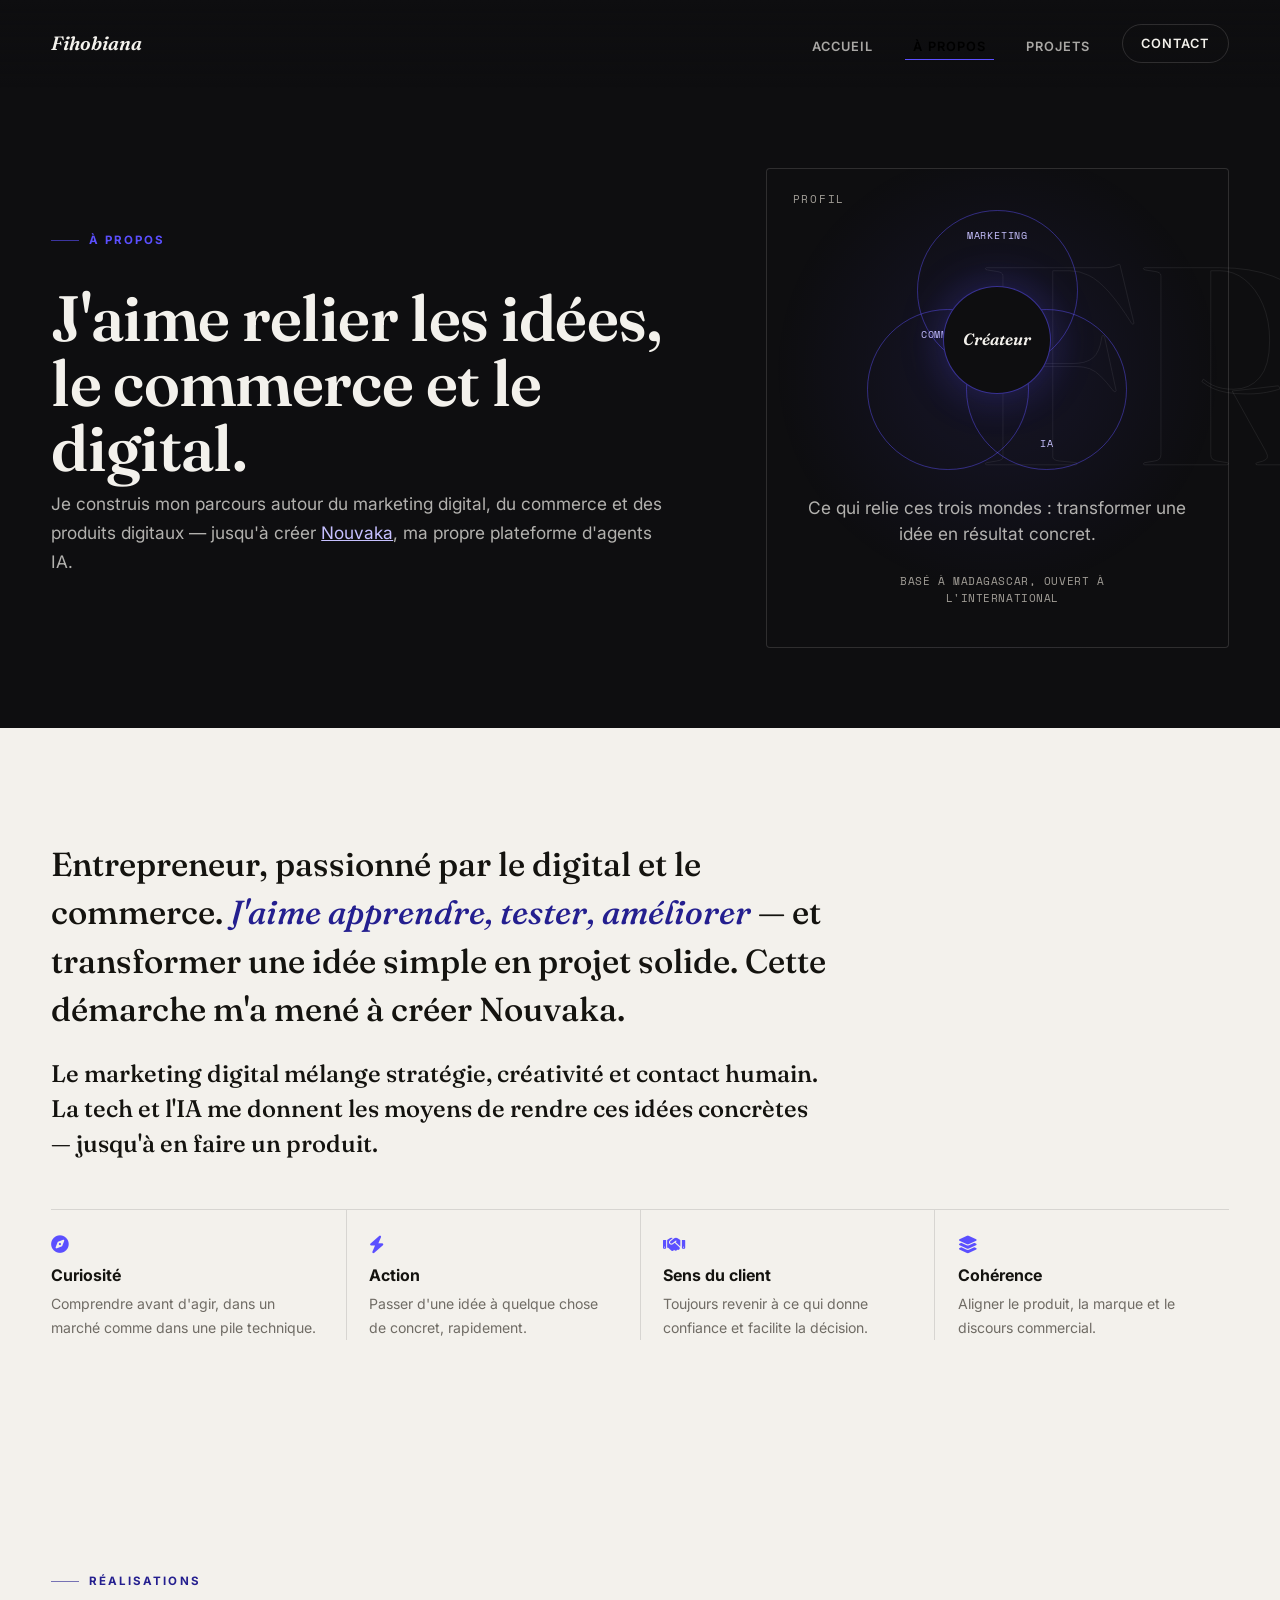
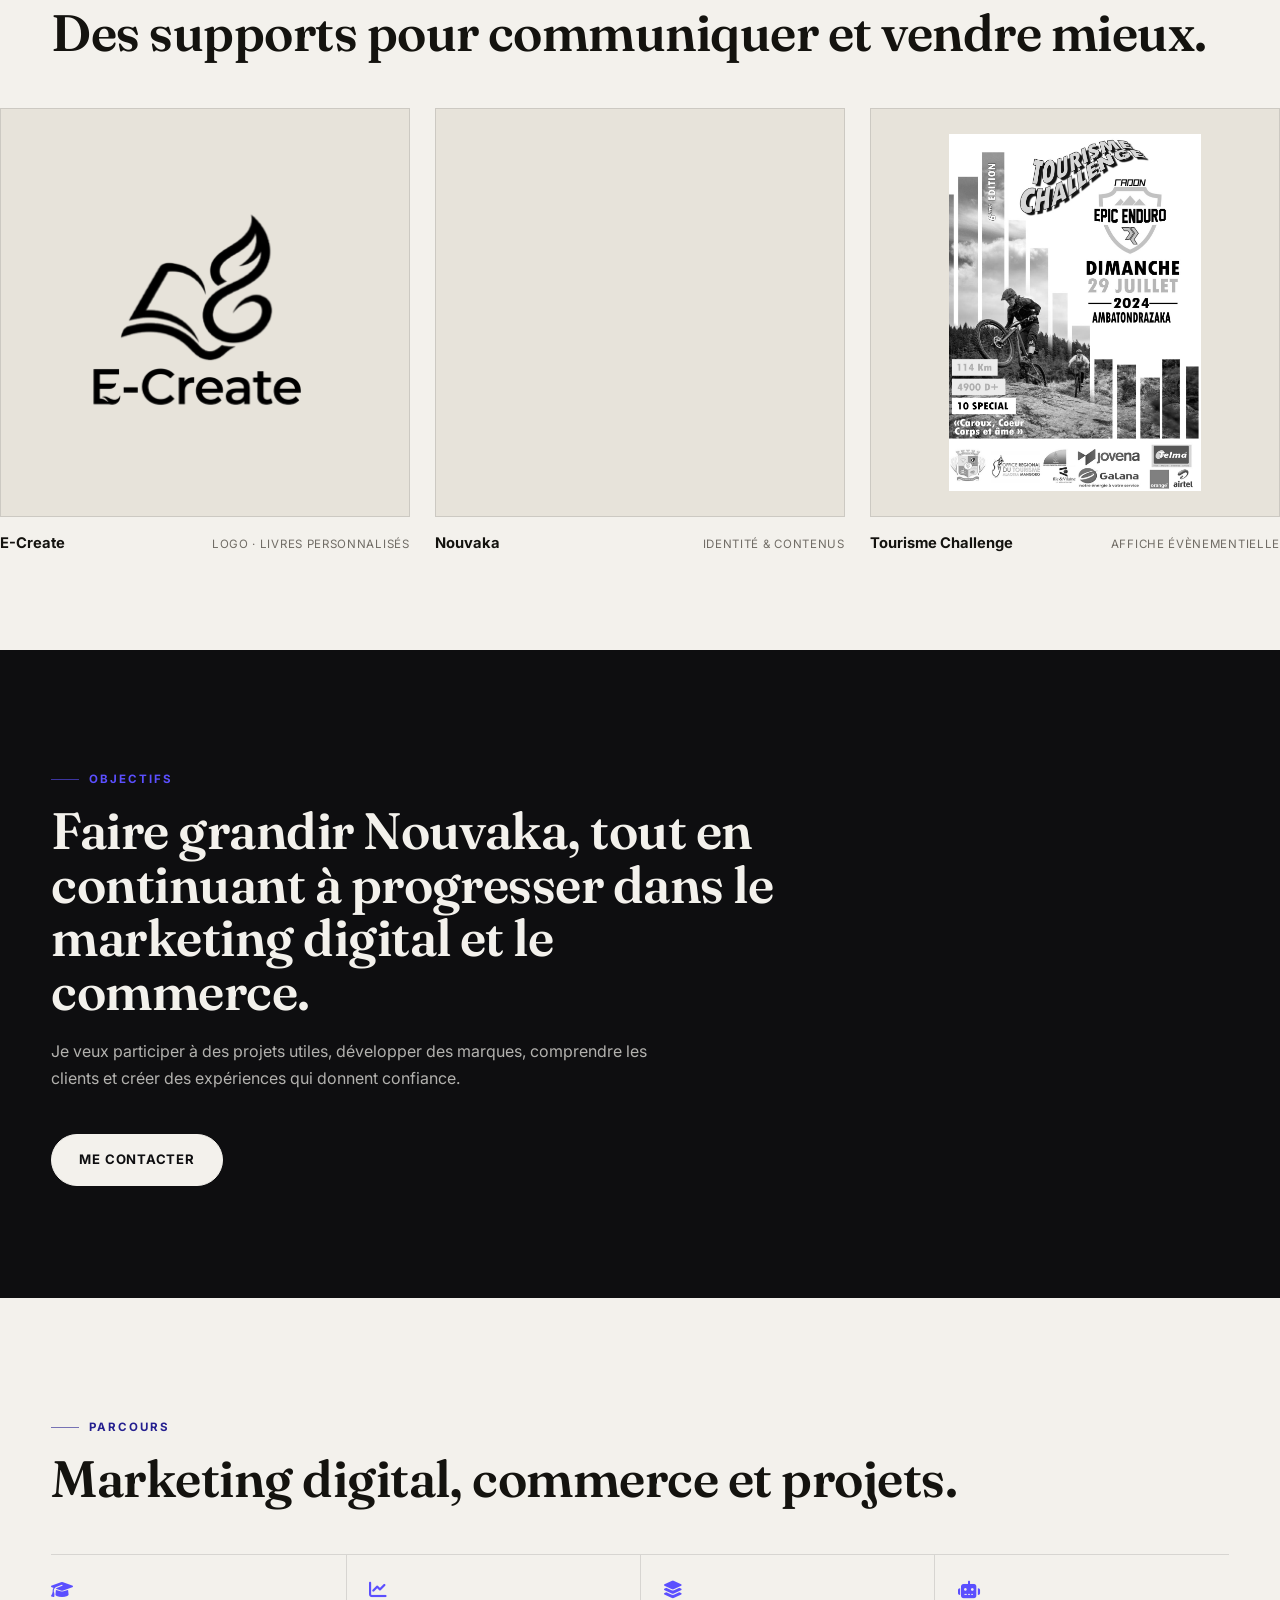
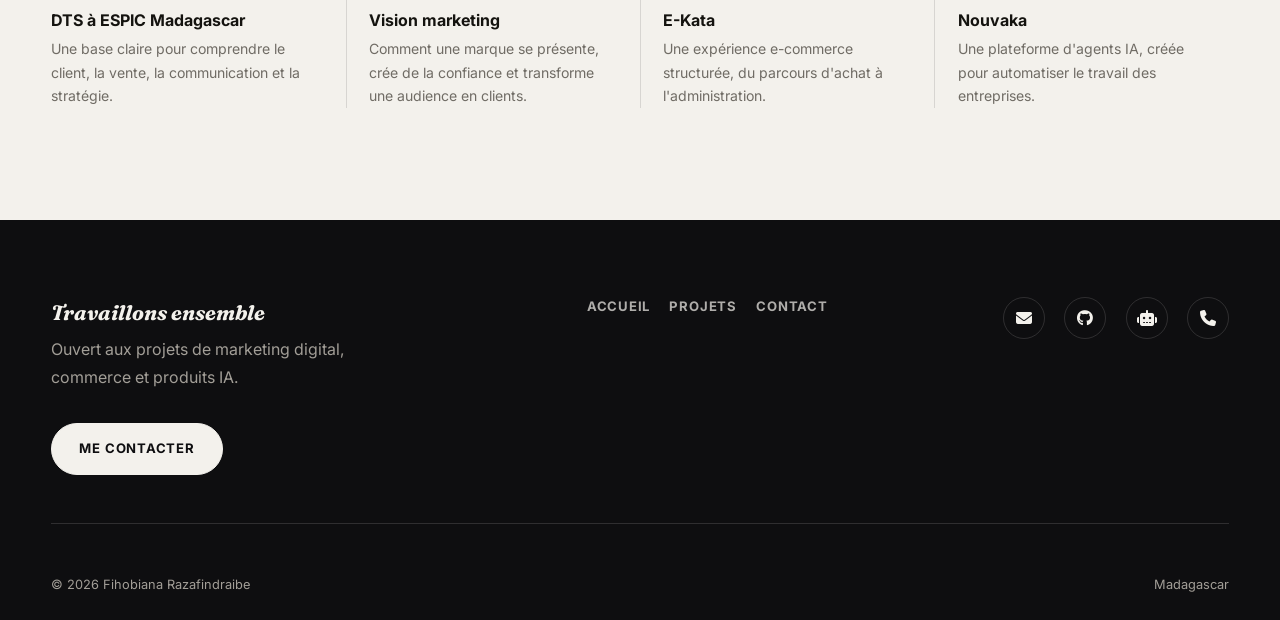
==== about.html @ 62a6e331 "Rend l'emblème plus lisible, retire E-Kata des Realisations, corrige l'ordre des sections - Remplace" ====
<!doctype html>
<html lang="fr">
<head>
  <meta charset="utf-8">
  <meta name="viewport" content="width=device-width, initial-scale=1">
  <meta name="description" content="À propos de Fihobiana RAZAFINDRAIBE : marketing digital, commerce, entrepreneuriat et produits digitaux — créateur de Nouvaka.">
  <title>À propos | Fihobiana</title>
  <link rel="preconnect" href="https://fonts.googleapis.com">
  <link rel="preconnect" href="https://fonts.gstatic.com" crossorigin>
  <link href="https://fonts.googleapis.com/css2?family=Fraunces:ital,opsz,wght@0,9..144,300;0,9..144,400;0,9..144,500;0,9..144,600;0,9..144,700;1,9..144,400;1,9..144,500;1,9..144,600&family=Inter:wght@400;500;600;700;800&family=Space+Mono:wght@400;700&display=swap" rel="stylesheet">
  <link href="https://cdn.jsdelivr.net/npm/bootstrap@5.3.3/dist/css/bootstrap.min.css" rel="stylesheet">
  <link href="https://cdnjs.cloudflare.com/ajax/libs/font-awesome/6.5.2/css/all.min.css" rel="stylesheet">
  <link rel="icon" href="assets/images/icons/fr-icon.svg" type="image/svg+xml">
  <link href="assets/css/style.css" rel="stylesheet">
</head>
<body>
  <nav class="navbar navbar-expand-lg fixed-top premium-nav" aria-label="Navigation principale">
    <div class="container-wide d-flex align-items-center justify-content-between">
      <a class="navbar-brand" href="index.html">Fihobiana</a>
      <button class="navbar-toggler" type="button" data-bs-toggle="collapse" data-bs-target="#mainNav" aria-label="Ouvrir le menu"><span class="navbar-toggler-icon"></span></button>
      <div class="collapse navbar-collapse flex-grow-0" id="mainNav">
        <ul class="navbar-nav ms-auto align-items-lg-center gap-lg-4">
          <li class="nav-item"><a class="nav-link" href="index.html">Accueil</a></li>
          <li class="nav-item"><a class="nav-link active" href="about.html">À propos</a></li>
          <li class="nav-item"><a class="nav-link" href="projects.html">Projets</a></li>
          <li class="nav-item"><a class="nav-link nav-cta" href="contact.html">Contact</a></li>
        </ul>
      </div>
    </div>
  </nav>

  <main class="page-main">
    <section class="page-hero">
      <div class="page-hero-figure" aria-hidden="true">FR</div>
      <div class="container-wide">
        <div class="row align-items-center g-5">
          <div class="col-lg-7 reveal">
            <span class="label">À propos</span>
            <h1 style="margin-top:1rem">J'aime relier les idées, le commerce et le digital.</h1>
            <p>Je construis mon parcours autour du marketing digital, du commerce et des produits digitaux — jusqu'à créer <a href="projects.html#nouvaka" style="color:var(--accent-soft);text-decoration:underline">Nouvaka</a>, ma propre plateforme d'agents IA.</p>
          </div>
          <div class="col-lg-5 reveal reveal-delay">
            <div class="about-emblem">
              <span class="emblem-tag">Profil</span>
              <div class="emblem-venn" aria-hidden="true">
                <div class="venn-circle venn-1"><span>Marketing</span></div>
                <div class="venn-circle venn-2"><span>Commerce</span></div>
                <div class="venn-circle venn-3"><span>IA</span></div>
                <span class="emblem-hub"><span>Créateur</span></span>
              </div>
              <p class="emblem-caption">Ce qui relie ces trois mondes&nbsp;: transformer une idée en résultat concret.</p>
              <div class="emblem-foot"><span class="status-dot"></span>Basé à Madagascar, ouvert à l'international</div>
            </div>
          </div>
        </div>
      </div>
    </section>

    <section class="about-block">
      <div class="container-wide">
        <p class="about-lede reveal">Entrepreneur, passionné par le digital et le commerce. <em>J'aime apprendre, tester, améliorer</em> — et transformer une idée simple en projet solide. Cette démarche m'a mené à créer Nouvaka.</p>
        <p class="about-lede reveal reveal-delay" style="margin-top:1.5rem;font-size:clamp(1.2rem,2vw,1.5rem)">Le marketing digital mélange stratégie, créativité et contact humain. La tech et l'IA me donnent les moyens de rendre ces idées concrètes — jusqu'à en faire un produit.</p>
        <div class="value-row reveal">
          <div><i class="fa-solid fa-compass"></i><h3>Curiosité</h3><p>Comprendre avant d'agir, dans un marché comme dans une pile technique.</p></div>
          <div><i class="fa-solid fa-bolt"></i><h3>Action</h3><p>Passer d'une idée à quelque chose de concret, rapidement.</p></div>
          <div><i class="fa-solid fa-handshake"></i><h3>Sens du client</h3><p>Toujours revenir à ce qui donne confiance et facilite la décision.</p></div>
          <div><i class="fa-solid fa-layer-group"></i><h3>Cohérence</h3><p>Aligner le produit, la marque et le discours commercial.</p></div>
        </div>
      </div>
    </section>

    <section class="about-block" style="padding-bottom:0">
      <div class="container-wide">
        <span class="label on-light reveal">Réalisations</span>
        <h2 class="reveal" style="margin-top:1rem">Des supports pour communiquer et vendre mieux.</h2>
      </div>
      <div class="gallery-strip gallery-strip-3 reveal" style="margin-top:3rem;padding-bottom:6rem">
        <figure><div class="strip-media"><img src="assets/images/photos/photo-1.png" alt="Logo E-Create, créateur de livres personnalisés"></div><figcaption><strong>E-Create</strong><span>Logo · Livres personnalisés</span></figcaption></figure>
        <figure>
          <div class="strip-media cycle" style="--n:6">
            <img src="assets/images/photos/nouvaka-logo.png" alt="Logo Nouvaka" class="cover" style="--i:0">
            <img src="assets/images/photos/nouvaka-visual-1.jpg" alt="Visuel Nouvaka — automatisation" class="cover" style="--i:1">
            <img src="assets/images/photos/nouvaka-visual-2.jpg" alt="Visuel Nouvaka — travailler plus intelligemment" class="cover" style="--i:2">
            <img src="assets/images/photos/nouvaka-visual-3.jpg" alt="Visuel Nouvaka — l'IA c'est maintenant" class="cover" style="--i:3">
            <img src="assets/images/photos/nouvaka-visual-4.jpg" alt="Visuel Nouvaka — différentes directions" class="cover" style="--i:4">
            <img src="assets/images/photos/nouvaka-visual-5.jpg" alt="Visuel Nouvaka — l'IA au service de tous" class="cover" style="--i:5">
          </div>
          <figcaption><strong>Nouvaka</strong><span>Identité & contenus</span></figcaption>
        </figure>
        <figure><div class="strip-media"><img src="assets/images/photos/photo-4.jpg" alt="Affiche Tourisme Challenge"></div><figcaption><strong>Tourisme Challenge</strong><span>Affiche évènementielle</span></figcaption></figure>
      </div>
    </section>

    <section class="about-block on-dark">
      <div class="container-wide">
        <span class="label reveal">Objectifs</span>
        <h2 class="reveal" style="margin-top:1rem;max-width:760px">Faire grandir Nouvaka, tout en continuant à progresser dans le marketing digital et le commerce.</h2>
        <p class="reveal reveal-delay" style="max-width:640px;margin-top:1.2rem">Je veux participer à des projets utiles, développer des marques, comprendre les clients et créer des expériences qui donnent confiance.</p>
        <a class="btn-v2 magnetic reveal" href="contact.html" style="margin-top:1.6rem">Me contacter</a>
      </div>
    </section>

    <section class="about-block">
      <div class="container-wide">
        <span class="label on-light reveal">Parcours</span>
        <h2 class="reveal" style="margin-top:1rem">Marketing digital, commerce et projets.</h2>
        <div class="value-row reveal" style="margin-top:3rem">
          <div><i class="fa-solid fa-graduation-cap"></i><h3>DTS à ESPIC Madagascar</h3><p>Une base claire pour comprendre le client, la vente, la communication et la stratégie.</p></div>
          <div><i class="fa-solid fa-chart-line"></i><h3>Vision marketing</h3><p>Comment une marque se présente, crée de la confiance et transforme une audience en clients.</p></div>
          <div><i class="fa-solid fa-layer-group"></i><h3>E-Kata</h3><p>Une expérience e-commerce structurée, du parcours d'achat à l'administration.</p></div>
          <div><i class="fa-solid fa-robot"></i><h3>Nouvaka</h3><p>Une plateforme d'agents IA, créée pour automatiser le travail des entreprises.</p></div>
        </div>
      </div>
    </section>
  </main>

  <footer class="footer">
    <div class="container-wide">
      <div class="footer-top">
        <div><strong style="font-family:var(--display);font-style:italic;font-size:1.3rem">Travaillons ensemble</strong><p style="margin-top:.5rem;max-width:360px">Ouvert aux projets de marketing digital, commerce et produits IA.</p><a class="btn-v2 magnetic" href="contact.html" style="margin-top:1rem">Me contacter</a></div>
        <div class="footer-links"><a href="index.html">Accueil</a><a href="projects.html">Projets</a><a href="contact.html">Contact</a></div>
        <div class="socials">
          <a href="mailto:razafindraibe.fihobiana877@gmail.com" aria-label="Email"><i class="fa-solid fa-envelope"></i></a>
          <a href="https://github.com/Fihobiana87" target="_blank" rel="noopener" aria-label="GitHub"><i class="fa-brands fa-github"></i></a>
          <a href="https://nouvaka.great-site.net" target="_blank" rel="noopener" aria-label="Nouvaka"><i class="fa-solid fa-robot"></i></a>
          <a href="tel:+261385806747" aria-label="Telephone"><i class="fa-solid fa-phone"></i></a>
        </div>
      </div>
      <div class="copyright"><span>© 2026 Fihobiana Razafindraibe</span><span>Madagascar</span></div>
    </div>
  </footer>

  <script src="https://cdn.jsdelivr.net/npm/bootstrap@5.3.3/dist/js/bootstrap.bundle.min.js"></script>
  <script src="assets/js/main.js"></script>
</body>
</html>
---- assets/css/style.css ----
:root {
  --ink: #0e0e10;
  --night: #17171a;
  --graphite: #8c8b87;
  --paper: #f3f1ec;
  --paper-dim: #e7e3da;
  --line-dark: rgba(243, 241, 236, .14);
  --line-light: rgba(14, 14, 16, .12);
  --text: #f3f1ec;
  --text-onlight: #14130f;
  --muted: #a29e97;
  --muted-onlight: #706c65;
  --accent: #5b4fff;
  --accent-2: #241f8f;
  --accent-soft: #c6c0ff;
  --radius: 2px;
  --shadow: 0 40px 90px rgba(0, 0, 0, .45);
  --display: "Fraunces", Georgia, "Times New Roman", serif;
  --sans: Inter, ui-sans-serif, system-ui, -apple-system, BlinkMacSystemFont, "Segoe UI", Arial, sans-serif;
  --mono: "Space Mono", "SFMono-Regular", Consolas, monospace;
  --ease: cubic-bezier(.16, .84, .26, 1);
}

* { box-sizing: border-box; }
html { scroll-behavior: smooth; }
body {
  margin: 0;
  color: var(--text-onlight);
  font-family: var(--sans);
  background: var(--paper);
  overflow-x: hidden;
}
::selection { background: var(--accent); color: #fff; }

img { max-width: 100%; display: block; }
a { color: inherit; text-decoration: none; }
p { color: var(--muted-onlight); line-height: 1.7; }
h1, h2, h3 { color: var(--text-onlight); font-weight: 600; letter-spacing: -.01em; font-family: var(--display); }
h1 { font-size: clamp(2.6rem, 5vw, 4.6rem); line-height: 1.02; }
h2 { font-size: clamp(2rem, 4vw, 3.6rem); line-height: 1.05; }
h3 { font-size: 1.15rem; font-family: var(--sans); font-weight: 700; letter-spacing: 0; }

.label {
  display: inline-flex;
  align-items: center;
  gap: .6rem;
  font-family: var(--sans);
  font-size: .72rem;
  font-weight: 700;
  text-transform: uppercase;
  letter-spacing: .18em;
  color: var(--accent);
}
.label::before { content: ""; width: 28px; height: 1px; background: currentColor; opacity: .6; }
.label.on-light { color: var(--accent-2); }
.section-eyebrow { color: var(--graphite); }

.container-wide { width: min(1360px, 92vw); margin-inline: auto; }

/* ---------- Navigation ---------- */
.premium-nav {
  padding: 1.5rem 0;
  background: linear-gradient(180deg, rgba(14,14,16,.5), transparent);
  border-bottom: 1px solid transparent;
  transition: background .4s ease, border-color .4s ease, padding .3s ease;
}
.premium-nav.nav-scrolled {
  padding: .9rem 0;
  background: rgba(14, 14, 16, .86);
  backdrop-filter: blur(16px);
  border-bottom: 1px solid var(--line-dark);
}
.navbar-brand { font-family: var(--display); font-style: italic; font-weight: 600; font-size: 1.2rem; color: var(--text); }
.nav-link { font-family: var(--sans); font-size: .8rem; font-weight: 600; text-transform: uppercase; letter-spacing: .08em; color: var(--text); opacity: .68; position: relative; padding-bottom: 2px; }
.nav-link::after { content: ""; position: absolute; left: 0; right: 100%; bottom: -2px; height: 1px; background: var(--accent); transition: right .3s var(--ease); }
.nav-link:hover, .nav-link.active { color: var(--text); opacity: 1; }
.nav-link.active::after, .nav-link:hover::after { right: 0; }
.nav-cta {
  opacity: 1 !important;
  padding: .55rem 1.15rem !important;
  border: 1px solid var(--line-dark);
  border-radius: 999px;
  transition: border-color .3s ease, background .3s ease, color .3s ease;
}
.nav-cta::after { display: none; }
.nav-cta:hover, .nav-cta.active { background: var(--accent); border-color: var(--accent); color: #fff; }
.navbar-toggler { border: 0; box-shadow: none !important; }
.navbar-toggler-icon { filter: invert(1); }

/* ---------- Buttons ---------- */
.btn-v2 {
  display: inline-flex;
  align-items: center;
  gap: .6rem;
  padding: .95rem 1.7rem;
  border: 1px solid var(--text);
  border-radius: 999px;
  font-family: var(--sans);
  font-size: .82rem;
  font-weight: 700;
  text-transform: uppercase;
  letter-spacing: .06em;
  color: var(--ink);
  background: var(--text);
  transition: background .3s ease, color .3s ease, border-color .3s ease;
}
.btn-v2:hover { background: var(--accent); border-color: var(--accent); color: #fff; }
.btn-v2.ghost { background: transparent; color: var(--text); border-color: var(--line-dark); }
.btn-v2.ghost:hover { border-color: var(--accent); color: var(--accent); background: transparent; }
.btn-v2.on-light { color: var(--paper); background: var(--ink); border-color: var(--ink); }
.btn-v2.on-light.ghost { color: var(--text-onlight); background: transparent; border-color: var(--line-light); }
.btn-v2.on-light.ghost:hover { color: var(--accent); border-color: var(--accent); }

/* ==================== HERO ==================== */
.hero-v2 {
  position: relative;
  isolation: isolate;
  overflow: hidden;
  min-height: 100vh;
  display: flex;
  flex-direction: column;
  background: var(--ink);
  color: var(--text);
}
.hero-v2-name {
  position: absolute;
  inset: 0;
  display: flex;
  align-items: center;
  justify-content: center;
  z-index: 0;
  pointer-events: none;
  user-select: none;
}
.hero-v2-name span {
  font-family: var(--display);
  font-weight: 700;
  font-size: clamp(5.5rem, 15.5vw, 13.5rem);
  line-height: .84;
  letter-spacing: -.03em;
  color: transparent;
  -webkit-text-stroke: 1px rgba(243, 241, 236, .16);
  white-space: nowrap;
}
.hero-v2-portrait-wrap {
  position: absolute;
  right: 6%;
  bottom: 0;
  height: min(78vh, 680px);
  z-index: 1;
  pointer-events: none;
}
.hero-v2-portrait {
  height: 100%;
  width: auto;
  object-fit: cover;
  image-rendering: -webkit-optimize-contrast;
  filter: grayscale(1) contrast(1.02) brightness(1.01);
  mask-image: linear-gradient(to bottom, #000 82%, transparent 100%);
  -webkit-mask-image: linear-gradient(to bottom, #000 82%, transparent 100%);
}
.hero-v2-portrait-tint {
  position: absolute;
  inset: 0;
  background: linear-gradient(200deg, rgba(91,79,255,.16), transparent 55%);
  mix-blend-mode: color;
}
.hero-v2-grid {
  position: relative;
  z-index: 2;
  flex: 1;
  display: flex;
  flex-direction: column;
  justify-content: space-between;
  padding: 7.5rem 0 3rem;
}
.hero-v2-top { max-width: 480px; }
.hero-v2-bottom { display: flex; flex-direction: column; gap: 1.4rem; max-width: 560px; }
.hero-v2-intro { font-size: 1.1rem; color: rgba(243,241,236,.78); margin: 0; max-width: 480px; }
.hero-v2-meta { display: flex; flex-wrap: wrap; gap: 1.2rem; font-family: var(--mono); font-size: .74rem; text-transform: uppercase; letter-spacing: .08em; color: var(--muted); }
.hero-v2-meta span { display: flex; align-items: center; gap: .5rem; }
.hero-v2-meta span::before { content: ""; width: 5px; height: 5px; border-radius: 50%; background: var(--accent); }
.hero-v2-actions { display: flex; flex-wrap: wrap; gap: 1rem; margin-top: .4rem; }
.hero-v2-masthead {
  position: absolute;
  top: 50%;
  right: 1.6rem;
  transform: translateY(-50%) rotate(90deg);
  transform-origin: right center;
  font-family: var(--mono);
  font-size: .66rem;
  letter-spacing: .28em;
  text-transform: uppercase;
  color: rgba(243,241,236,.4);
  white-space: nowrap;
  z-index: 2;
}
.hero-v2-scroll {
  position: absolute;
  left: 50%;
  bottom: 2rem;
  transform: translateX(-50%);
  z-index: 2;
  display: flex;
  flex-direction: column;
  align-items: center;
  gap: .5rem;
  font-family: var(--mono);
  font-size: .64rem;
  text-transform: uppercase;
  letter-spacing: .16em;
  color: rgba(243,241,236,.45);
}
.hero-v2-scroll span { width: 1px; height: 34px; background: linear-gradient(rgba(243,241,236,.5), transparent); animation: scrollLine 2.2s ease-in-out infinite; }
@keyframes scrollLine { 0% { transform: scaleY(0); transform-origin: top; } 45% { transform: scaleY(1); transform-origin: top; } 55% { transform: scaleY(1); transform-origin: bottom; } 100% { transform: scaleY(0); transform-origin: bottom; } }

/* ==================== STATEMENT ==================== */
.statement {
  background: var(--paper);
  padding: clamp(6rem, 12vw, 9rem) 0;
}
.statement-text {
  font-family: var(--display);
  font-weight: 500;
  font-size: clamp(1.6rem, 3.4vw, 2.7rem);
  line-height: 1.35;
  color: var(--text-onlight);
  max-width: 920px;
}
.statement-text strong { font-style: italic; font-weight: 500; color: var(--accent-2); }
.statement-facts {
  display: flex;
  flex-wrap: wrap;
  gap: 0;
  margin-top: 4rem;
  border-top: 1px solid var(--line-light);
}
.statement-facts > div {
  flex: 1 1 200px;
  padding: 1.6rem 1.8rem 0 0;
}
.statement-facts strong {
  display: block;
  font-family: var(--display);
  font-style: italic;
  font-weight: 500;
  font-size: 2.2rem;
  color: var(--text-onlight);
}
.statement-facts span { font-size: .84rem; color: var(--muted-onlight); }

/* ==================== SELECTED WORK ==================== */
.work { background: var(--ink); color: var(--text); padding: clamp(6rem, 10vw, 9rem) 0; }
.work-head { display: flex; flex-wrap: wrap; justify-content: space-between; align-items: flex-end; gap: 2rem; margin-bottom: clamp(3rem, 7vw, 5rem); }
.work-head h2 { color: var(--text); max-width: 640px; }
.work-list { display: flex; flex-direction: column; }
.work-item {
  position: relative;
  display: grid;
  grid-template-columns: 0.9fr 1.1fr;
  gap: clamp(2rem, 5vw, 4.5rem);
  align-items: center;
  padding: clamp(3rem, 6vw, 5rem) 0;
  border-top: 1px solid var(--line-dark);
}
.work-item:last-child { border-bottom: 1px solid var(--line-dark); }
.work-item.reverse { grid-template-columns: 1.1fr 0.9fr; }
.work-item.reverse .work-media { order: 2; }
.work-number {
  position: absolute;
  top: -.4em;
  left: 0;
  font-family: var(--display);
  font-weight: 700;
  font-size: clamp(5rem, 9vw, 9rem);
  color: transparent;
  -webkit-text-stroke: 1px rgba(243,241,236,.1);
  z-index: 0;
  pointer-events: none;
  line-height: 1;
}
.work-media { position: relative; z-index: 1; overflow: hidden; aspect-ratio: 4 / 3; }
.work-media img { width: 100%; height: 100%; object-fit: cover; object-position: top; transition: transform .8s var(--ease); }
.work-item:hover .work-media img { transform: scale(1.06); }
.work-media::after {
  content: "";
  position: absolute; inset: 0;
  background: linear-gradient(200deg, rgba(91,79,255,.28), transparent 60%);
  opacity: 0;
  transition: opacity .5s ease;
}
.work-item:hover .work-media::after { opacity: 1; }
.work-copy { position: relative; z-index: 1; }
.work-copy .label { margin-bottom: 1.1rem; }
.work-copy h3 { font-family: var(--display); font-weight: 600; font-size: clamp(1.8rem, 3vw, 2.6rem); color: var(--text); margin: 0 0 1rem; letter-spacing: -.01em; }
.work-copy p { color: rgba(243,241,236,.66); max-width: 460px; margin: 0 0 1.4rem; }
.work-tags { display: flex; flex-wrap: wrap; gap: .55rem; margin-bottom: 1.6rem; }
.work-tags span { font-family: var(--mono); font-size: .72rem; padding: .35rem .7rem; border: 1px solid var(--line-dark); border-radius: 999px; color: rgba(243,241,236,.7); }
.work-link { display: inline-flex; align-items: center; gap: .6rem; font-weight: 700; font-size: .92rem; color: var(--text); }
.work-link i { font-size: .78rem; transition: transform .3s var(--ease); }
.work-link:hover i { transform: translateX(6px); }
.work-item.featured .work-copy h3 { font-size: clamp(2.1rem, 3.6vw, 3.1rem); }

/* ==================== CAPABILITIES ==================== */
.capabilities { background: var(--paper); padding: clamp(6rem, 10vw, 9rem) 0; }
.capabilities-grid { display: grid; grid-template-columns: .8fr 1.2fr; gap: clamp(3rem, 6vw, 5rem); }
.cap-list { display: flex; flex-direction: column; }
.cap-row {
  display: grid;
  grid-template-columns: 3rem 1fr auto;
  align-items: baseline;
  gap: 1.2rem;
  padding: 1.6rem 0;
  border-top: 1px solid var(--line-light);
  transition: padding-left .3s var(--ease);
}
.cap-row:last-child { border-bottom: 1px solid var(--line-light); }
.cap-row:hover { padding-left: .6rem; }
.cap-index { font-family: var(--mono); font-size: .8rem; color: var(--accent); }
.cap-row h3 { margin: 0; font-family: var(--display); font-weight: 500; font-size: 1.4rem; letter-spacing: 0; }
.cap-row p { margin: .35rem 0 0; font-size: .92rem; max-width: 440px; }
.cap-row i { font-size: 1.1rem; color: var(--graphite); transition: color .3s ease, transform .3s var(--ease); }
.cap-row:hover i { color: var(--accent); transform: translate(4px, -4px); }
.skill-groups { display: flex; flex-direction: column; gap: 1.7rem; }
.skill-group-label { display: block; font-family: var(--sans); font-size: .72rem; font-weight: 700; text-transform: uppercase; letter-spacing: .1em; color: var(--graphite); margin-bottom: .75rem; }
.tag-row { display: flex; flex-wrap: wrap; gap: .55rem; }
.tag-row span {
  font-family: var(--sans);
  font-size: .86rem;
  font-weight: 600;
  color: var(--text-onlight);
  padding: .48rem .9rem;
  border: 1px solid var(--line-light);
  border-radius: 999px;
  transition: border-color .25s ease, color .25s ease;
}
.tag-row span:hover { border-color: var(--accent); color: var(--accent-2); }

/* ==================== TIMELINE ==================== */
.journey { background: var(--paper); padding: 0 0 clamp(6rem, 10vw, 9rem); }
.timeline { display: flex; flex-direction: column; }
.timeline-item {
  display: grid;
  grid-template-columns: 7rem 1fr;
  gap: 1.6rem;
  padding: 1.8rem 0;
  border-top: 1px solid var(--line-light);
  align-items: baseline;
}
.timeline:last-child .timeline-item:last-child { border-bottom: 1px solid var(--line-light); }
.timeline-item span { font-family: var(--mono); font-weight: 700; text-transform: uppercase; font-size: .74rem; color: var(--accent-2); }
.timeline-item h3 { margin: 0 0 .35rem; font-family: var(--sans); font-size: 1.05rem; }
.timeline-item p { margin: 0; font-size: .92rem; max-width: 600px; }

/* ==================== QUOTE ==================== */
.quote-band { padding: clamp(6rem, 12vw, 10rem) 0; background: var(--ink); color: var(--text); text-align: center; }
.quote-band p { max-width: 980px; margin: auto; color: var(--text); font-family: var(--display); font-style: italic; font-weight: 500; font-size: clamp(1.6rem, 3.6vw, 3.2rem); line-height: 1.28; }
.quote-band span { display: inline-block; margin-top: 1.6rem; color: var(--muted); font-family: var(--sans); font-size: .78rem; text-transform: uppercase; letter-spacing: .14em; font-weight: 700; }

/* ==================== INNER PAGES ==================== */
.page-main { padding-top: 0; }
.page-hero { position: relative; overflow: hidden; padding: 10.5rem 0 5rem; background: var(--ink); color: var(--text); }
.page-hero .label { margin-bottom: 1.2rem; }
.page-hero h1 { color: var(--text); }
.page-hero p { max-width: 620px; font-size: 1.08rem; color: rgba(243,241,236,.72); }
.page-hero-figure {
  position: absolute;
  right: -4%;
  top: 50%;
  transform: translateY(-50%);
  font-family: var(--display);
  font-weight: 700;
  font-size: clamp(8rem, 22vw, 18rem);
  color: transparent;
  -webkit-text-stroke: 1px rgba(243,241,236,.08);
  z-index: 0;
  pointer-events: none;
  white-space: nowrap;
}
.page-hero .container { position: relative; z-index: 1; }

/* About emblem — an original graphic standing in for a portrait: three overlapping
   domains (Marketing / Commerce / IA) orbiting a monogram, echoing the "un pied dans
   le commerce, l'autre dans l'IA" idea used elsewhere on the site. */
.about-emblem {
  position: relative;
  display: flex;
  flex-direction: column;
  align-items: center;
  justify-content: center;
  gap: 1.6rem;
  min-height: 480px;
  border: 1px solid var(--line-dark);
  border-radius: 4px;
  padding: 2.5rem 1.5rem;
  background: radial-gradient(circle at 50% 42%, rgba(91,79,255,.1), transparent 62%);
}
.emblem-tag { position: absolute; top: 1.4rem; left: 1.6rem; font-family: var(--mono); font-size: .68rem; text-transform: uppercase; letter-spacing: .16em; color: var(--muted); }
.emblem-venn { position: relative; width: min(260px, 70vw); height: min(260px, 70vw); }
.venn-circle {
  position: absolute;
  width: 62%;
  height: 62%;
  border-radius: 50%;
  border: 1px solid rgba(91,79,255,.45);
  mix-blend-mode: screen;
  display: flex;
  align-items: flex-start;
  justify-content: center;
  padding-top: 1.1rem;
  animation: emblemFloat 7s ease-in-out infinite;
}
.venn-circle span { font-family: var(--mono); font-size: .64rem; text-transform: uppercase; letter-spacing: .08em; color: var(--accent-soft); }
.venn-1 { top: 0; left: 19%; animation-duration: 7.5s; }
.venn-2 { bottom: 0; left: 0; animation-duration: 8.5s; animation-delay: .8s; }
.venn-3 { bottom: 0; right: 0; animation-duration: 6.5s; animation-delay: .3s; align-items: flex-end; padding-top: 0; padding-bottom: 1.1rem; }
.emblem-hub {
  position: absolute;
  top: 50%;
  left: 50%;
  transform: translate(-50%, -50%);
  z-index: 2;
  width: 108px;
  height: 108px;
  border-radius: 50%;
  background: var(--ink);
  border: 1px solid rgba(91,79,255,.55);
  box-shadow: 0 0 44px rgba(91,79,255,.28);
  display: flex;
  align-items: center;
  justify-content: center;
  text-align: center;
  padding: .5rem;
}
.emblem-hub span { font-family: var(--display); font-style: italic; font-weight: 600; font-size: 1.02rem; line-height: 1.15; color: var(--text); }
.emblem-caption { font-family: var(--sans); font-size: .84rem; line-height: 1.5; color: var(--muted); text-align: center; max-width: 300px; margin: 0; }
.emblem-foot { display: flex; align-items: center; gap: .6rem; font-family: var(--mono); font-size: .7rem; text-transform: uppercase; letter-spacing: .05em; color: var(--muted); text-align: center; max-width: 260px; }
@keyframes emblemFloat {
  0%, 100% { transform: translateY(0); }
  50% { transform: translateY(-8px); }
}
@media (prefers-reduced-motion: reduce) {
  .venn-circle { animation: none; }
}

.about-block { padding: clamp(5rem, 9vw, 7rem) 0; }
.about-block.on-dark { background: var(--ink); color: var(--text); }
.about-block.on-dark p, .about-block.on-dark .about-lede { color: rgba(243,241,236,.72); }
.about-block.on-dark h2 { color: var(--text); }
.about-lede { font-family: var(--display); font-size: clamp(1.5rem, 2.6vw, 2.1rem); font-weight: 500; line-height: 1.45; max-width: 780px; color: var(--text-onlight); }
.about-lede em { font-style: italic; color: var(--accent-2); }
.about-block.on-dark .about-lede em { color: var(--accent-soft); }

.value-row { display: grid; grid-template-columns: repeat(4, 1fr); border-top: 1px solid var(--line-light); margin-top: 3rem; }
.value-row div { padding: 1.6rem 1.4rem 0 0; border-left: 1px solid var(--line-light); padding-left: 1.4rem; }
.value-row div:first-child { border-left: 0; padding-left: 0; }
.value-row i { color: var(--accent); font-size: 1.1rem; margin-bottom: .8rem; display: block; }
.value-row h3 { font-family: var(--sans); font-size: 1rem; margin: 0 0 .4rem; }
.value-row p { font-size: .88rem; margin: 0; }

.gallery-strip { display: grid; grid-template-columns: repeat(4, 1fr); gap: 1.6rem; }
.gallery-strip-3 { grid-template-columns: repeat(3, 1fr); }
.gallery-strip figure { margin: 0; }
.gallery-strip .strip-media { position: relative; aspect-ratio: 1/1; overflow: hidden; background: var(--paper-dim); border: 1px solid var(--line-light); }
.gallery-strip img { width: 100%; height: 100%; object-fit: cover; object-position: top; filter: grayscale(1); transition: filter .4s ease, transform .6s var(--ease); }
.gallery-strip img[src*="photos"] { object-fit: contain; object-position: center; padding: 1.6rem; }
.gallery-strip img.cover { object-fit: cover; object-position: top; padding: 0; }
.gallery-strip figure:hover img { filter: grayscale(0); transform: scale(1.05); }

/* Nouvaka tile: auto-rotating stack of brand visuals instead of a static logo */
.strip-media.cycle img {
  position: absolute;
  inset: 0;
  opacity: 0;
  transform: none;
  animation: cycleFade calc(var(--n, 6) * 3s) ease-in-out infinite;
  animation-delay: calc(var(--i, 0) * 3s);
}
.strip-media.cycle:hover img { filter: grayscale(0); }
@keyframes cycleFade {
  0%, 100% { opacity: 0; }
  2% { opacity: 1; }
  14% { opacity: 1; }
  17% { opacity: 0; }
}
@media (prefers-reduced-motion: reduce) {
  .strip-media.cycle img { animation: none; opacity: 0; }
  .strip-media.cycle img:first-child { opacity: 1; }
}
.gallery-strip figcaption { margin-top: .9rem; display: flex; justify-content: space-between; align-items: baseline; gap: .6rem; }
.gallery-strip figcaption strong { font-family: var(--sans); font-weight: 700; font-size: .92rem; color: var(--text-onlight); }
.gallery-strip figcaption span { font-size: .72rem; text-transform: uppercase; letter-spacing: .06em; color: var(--muted-onlight); white-space: nowrap; }

/* ==================== PROJECTS PAGE ==================== */
.project-pills { display: flex; gap: .75rem; flex-wrap: wrap; margin-top: 1.8rem; }
.project-pills a { padding: .6rem 1.2rem; border-radius: 999px; border: 1px solid var(--line-dark); color: var(--text); font-weight: 700; font-size: .82rem; text-transform: uppercase; letter-spacing: .04em; transition: .25s ease; }
.project-pills a:hover { background: var(--accent); border-color: var(--accent); color: #fff; }

.case { scroll-margin-top: 90px; padding: clamp(5rem, 9vw, 8rem) 0; }
.case.on-dark { background: var(--ink); color: var(--text); }
.case.on-dark p { color: rgba(243,241,236,.68); }
.case-head { display: flex; flex-wrap: wrap; justify-content: space-between; align-items: flex-end; gap: 1.6rem; margin-bottom: 3rem; }
.case-head h2 { max-width: 720px; }
.case.on-dark .case-head h2 { color: var(--text); }
.case-lede { font-size: 1.08rem; max-width: 560px; }
.case-tags { display: flex; flex-wrap: wrap; gap: .6rem; margin: 1.6rem 0; }
.case-tags span { font-family: var(--mono); font-size: .74rem; padding: .4rem .8rem; border-radius: 999px; }
.case.on-dark .case-tags span { border: 1px solid var(--line-dark); color: rgba(243,241,236,.75); }
.case:not(.on-dark) .case-tags span { border: 1px solid var(--line-light); color: var(--muted-onlight); }
.case-figure { position: relative; overflow: hidden; }
.case-figure img { width: 100%; display: block; }

.stat-row { display: grid; grid-template-columns: repeat(4, 1fr); gap: 1px; background: var(--line-dark); margin: 3rem 0; border: 1px solid var(--line-dark); }
.stat-row div { background: var(--ink); padding: 1.8rem 1.4rem; text-align: center; }
.stat-row strong { display: block; font-family: var(--display); font-style: italic; font-weight: 600; font-size: 2.3rem; color: var(--text); }
.stat-row span { display: block; margin-top: .4rem; font-size: .78rem; color: var(--muted); }
.stat-disclaimer { font-size: .78rem; color: var(--muted); margin-top: -1.6rem; margin-bottom: 2rem; }

.pillar-grid { display: grid; grid-template-columns: repeat(4, 1fr); border-top: 1px solid var(--line-dark); margin-top: 3rem; }
.pillar-grid div { padding: 1.8rem 1.5rem 0 0; border-left: 1px solid var(--line-dark); padding-left: 1.5rem; }
.pillar-grid div:first-child { border-left: 0; padding-left: 0; }
.pillar-grid i { color: var(--accent); font-size: 1.1rem; margin-bottom: .8rem; display: block; }
.pillar-grid h3 { color: var(--text); font-size: 1rem; margin: 0 0 .4rem; }

.feature-list { display: flex; flex-direction: column; margin-top: 2rem; }
.feature-row { display: flex; gap: 1.4rem; padding: 1.5rem 0; border-top: 1px solid var(--line-light); }
.feature-row:last-child { border-bottom: 1px solid var(--line-light); }
.feature-row i { color: var(--accent); font-size: 1.2rem; margin-top: .15rem; }
.feature-row h3 { margin: 0 0 .3rem; }
.feature-row p { margin: 0; }

.gallery-grid { display: grid; grid-template-columns: repeat(2, minmax(0, 1fr)); gap: 1px; background: var(--line-light); margin-top: 2rem; }
.gallery-item { border: 0; padding: 0; background: var(--paper); overflow: hidden; cursor: zoom-in; }
.gallery-item img { width: 100%; aspect-ratio: 16 / 9; object-fit: cover; transition: transform .6s var(--ease); }
.gallery-item:hover img { transform: scale(1.05); }
.lightbox { position: fixed; inset: 0; z-index: 2000; display: none; align-items: center; justify-content: center; padding: 4vw; background: rgba(14,14,16,.94); }
.lightbox.is-open { display: flex; }
.lightbox img { max-height: 86vh; width: min(1180px, 100%); object-fit: contain; }
.lightbox-close { position: absolute; top: 1.5rem; right: 1.5rem; width: 46px; height: 46px; border: 1px solid var(--line-dark); border-radius: 50%; background: transparent; color: var(--text); }

/* ==================== CONTACT ==================== */
.contact-block { padding: clamp(5rem, 9vw, 7rem) 0; }
.contact-links { display: flex; flex-direction: column; margin-top: 2.5rem; }
.contact-links a, .contact-links div { display: flex; justify-content: space-between; align-items: baseline; padding: 1.4rem 0; border-top: 1px solid var(--line-light); font-family: var(--display); font-size: clamp(1.3rem, 2.6vw, 2rem); }
.contact-links a:last-child, .contact-links div:last-child { border-bottom: 1px solid var(--line-light); }
.contact-links span { font-family: var(--sans); font-size: .74rem; text-transform: uppercase; letter-spacing: .1em; color: var(--muted-onlight); }
.contact-links a:hover { color: var(--accent); }
.contact-links-phone { align-items: center !important; }
.contact-links-phone .phone-numbers { display: flex; flex-direction: column; gap: .3rem; }
.contact-links-phone .phone-numbers a { font-family: var(--display); font-size: clamp(1.05rem, 1.8vw, 1.35rem); padding: 0; border: 0; }
.contact-links-phone .phone-numbers a:hover { color: var(--accent); }
.contact-form { padding: 0; }
.contact-form label { display: block; font-size: .78rem; text-transform: uppercase; letter-spacing: .08em; font-weight: 700; margin-bottom: .5rem; color: var(--muted-onlight); }
.form-control { min-height: 52px; background: transparent; border: 0; border-bottom: 1px solid var(--line-light); border-radius: 0; padding: .6rem .1rem; font-family: var(--sans); color: var(--text-onlight); }
.form-control:focus { border-color: var(--accent); box-shadow: none; outline: none; }
.form-control.is-invalid { border-color: #c0483c; }
.form-status { margin: 0; min-height: 1.5rem; font-weight: 700; font-size: .88rem; }

/* ==================== FOOTER ==================== */
.footer { padding: clamp(3.5rem, 6vw, 5rem) 0 1.6rem; color: var(--text); background: var(--ink); }
.footer-top { display: flex; flex-wrap: wrap; justify-content: space-between; gap: 2rem; padding-bottom: 3rem; border-bottom: 1px solid var(--line-dark); }
.footer p { color: var(--muted); }
.footer-links, .socials { display: flex; gap: 1.2rem; flex-wrap: wrap; }
.footer-links a { font-size: .82rem; text-transform: uppercase; letter-spacing: .06em; font-weight: 700; color: var(--text); opacity: .7; }
.footer-links a:hover { color: var(--accent); opacity: 1; }
.socials a { width: 42px; height: 42px; display: grid; place-items: center; border-radius: 50%; border: 1px solid var(--line-dark); color: var(--text); }
.socials a:hover { border-color: var(--accent); color: var(--accent); }
.copyright { margin-top: 1.6rem; padding-top: 1.6rem; font-size: .8rem; color: var(--muted); display: flex; justify-content: space-between; flex-wrap: wrap; gap: .6rem; }

/* ---------- Scroll reveal ---------- */
.reveal { opacity: 0; transform: translateY(34px); transition: opacity .8s var(--ease), transform .8s var(--ease); }
.reveal-delay { transition-delay: .16s; }
.reveal.is-visible { opacity: 1; transform: translateY(0); }

@media (max-width: 991.98px) {
  .hero-v2-name span { font-size: clamp(4.5rem, 20vw, 8rem); }
  .hero-v2-portrait-wrap { right: 2%; height: 62vh; }
  .hero-v2-masthead { display: none; }
  .work-item, .work-item.reverse { grid-template-columns: 1fr; }
  .work-item.reverse .work-media { order: 0; }
  .capabilities-grid { grid-template-columns: 1fr; }
  .statement-facts > div { flex: 1 1 45%; }
  .value-row, .pillar-grid { grid-template-columns: repeat(2, 1fr); }
  .value-row div:nth-child(3), .pillar-grid div:nth-child(3) { border-left: 0; padding-left: 0; }
  .gallery-strip { grid-template-columns: repeat(2, 1fr); }
  .stat-row { grid-template-columns: repeat(2, 1fr); }
  .page-hero-figure { font-size: clamp(6rem, 26vw, 12rem); }
}

@media (max-width: 575.98px) {
  .hero-v2 { min-height: auto; padding-top: 2rem; }
  .hero-v2-grid { padding: 6.5rem 0 2.5rem; gap: 3rem; }
  .hero-v2-portrait-wrap { position: relative; right: auto; height: 52vh; margin: 0 auto; display: flex; justify-content: center; }
  .hero-v2-name { position: absolute; }
  .hero-v2-scroll { display: none; }
  .work-item { padding: 2.5rem 0; }
  .work-number { font-size: 4rem; }
  .statement-facts > div { flex: 1 1 100%; border-left: 0 !important; }
  .cap-row { grid-template-columns: 2.2rem 1fr; }
  .cap-row i { display: none; }
}
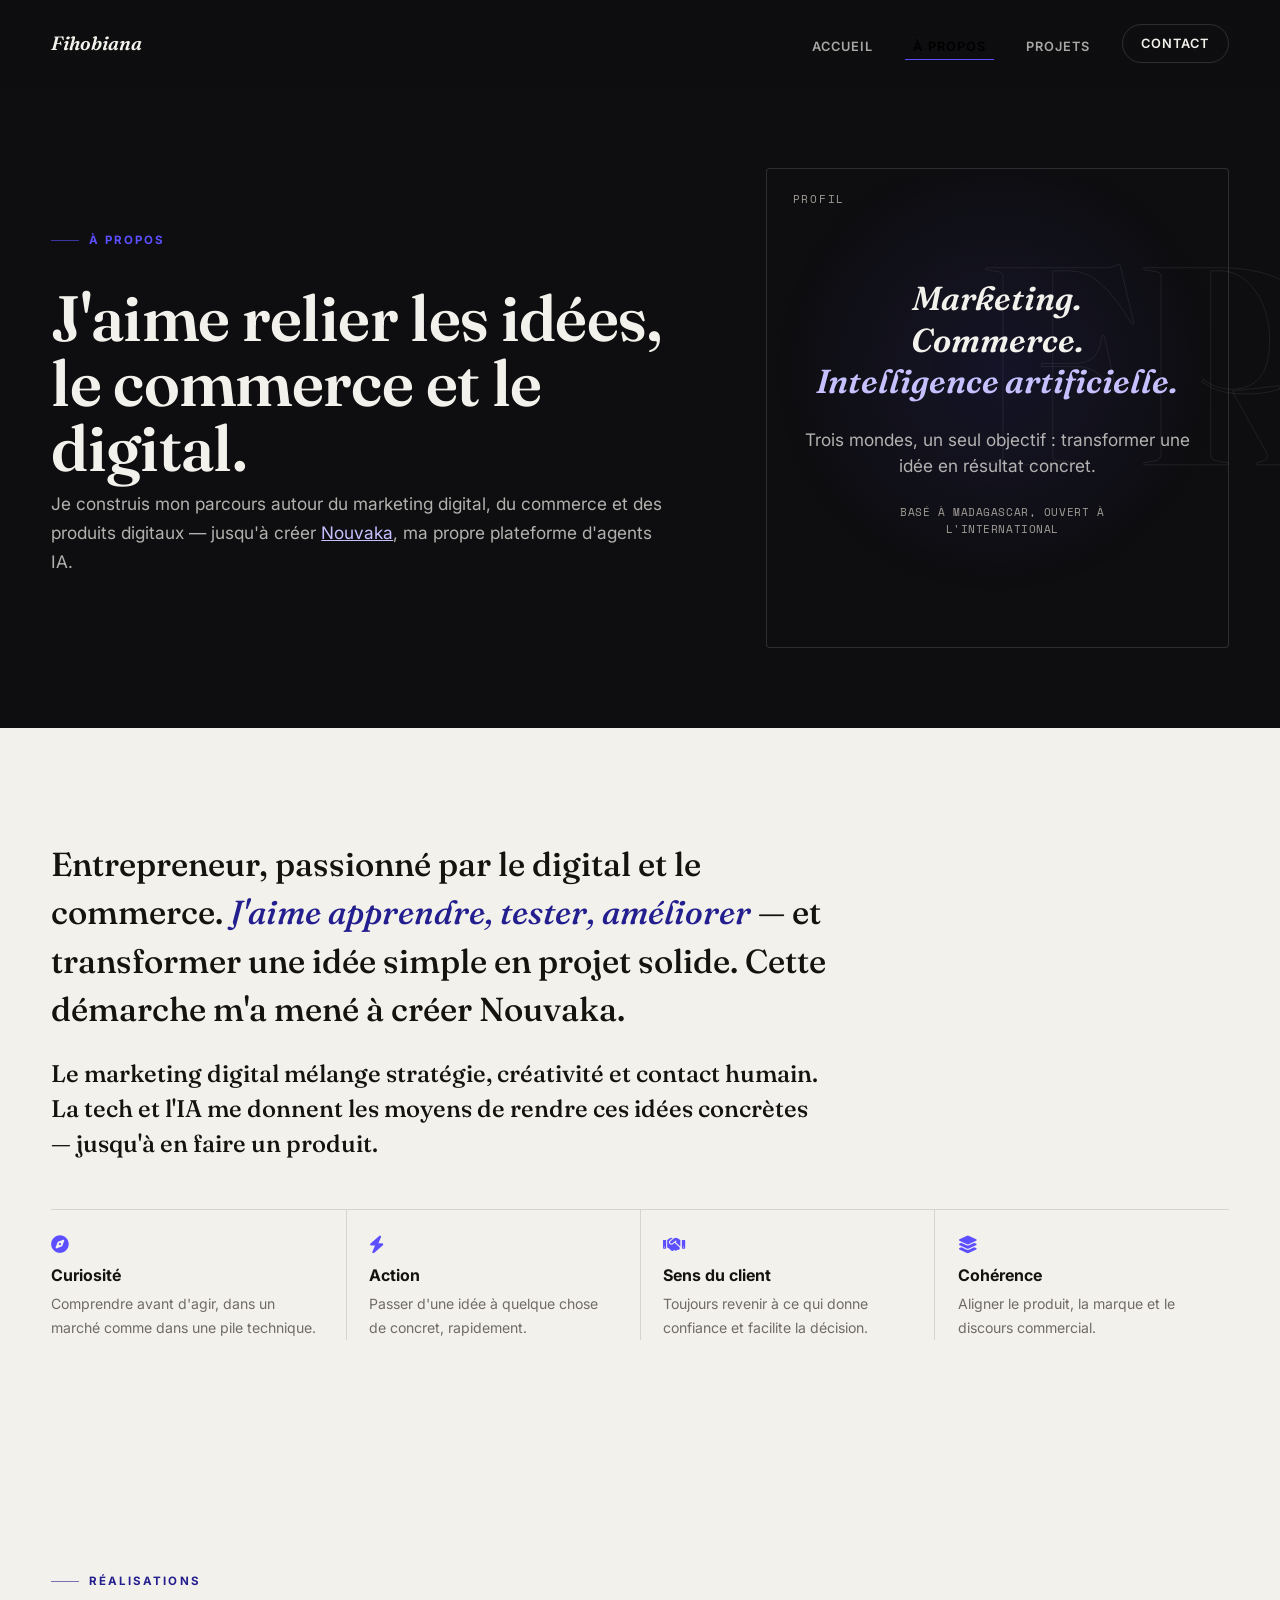
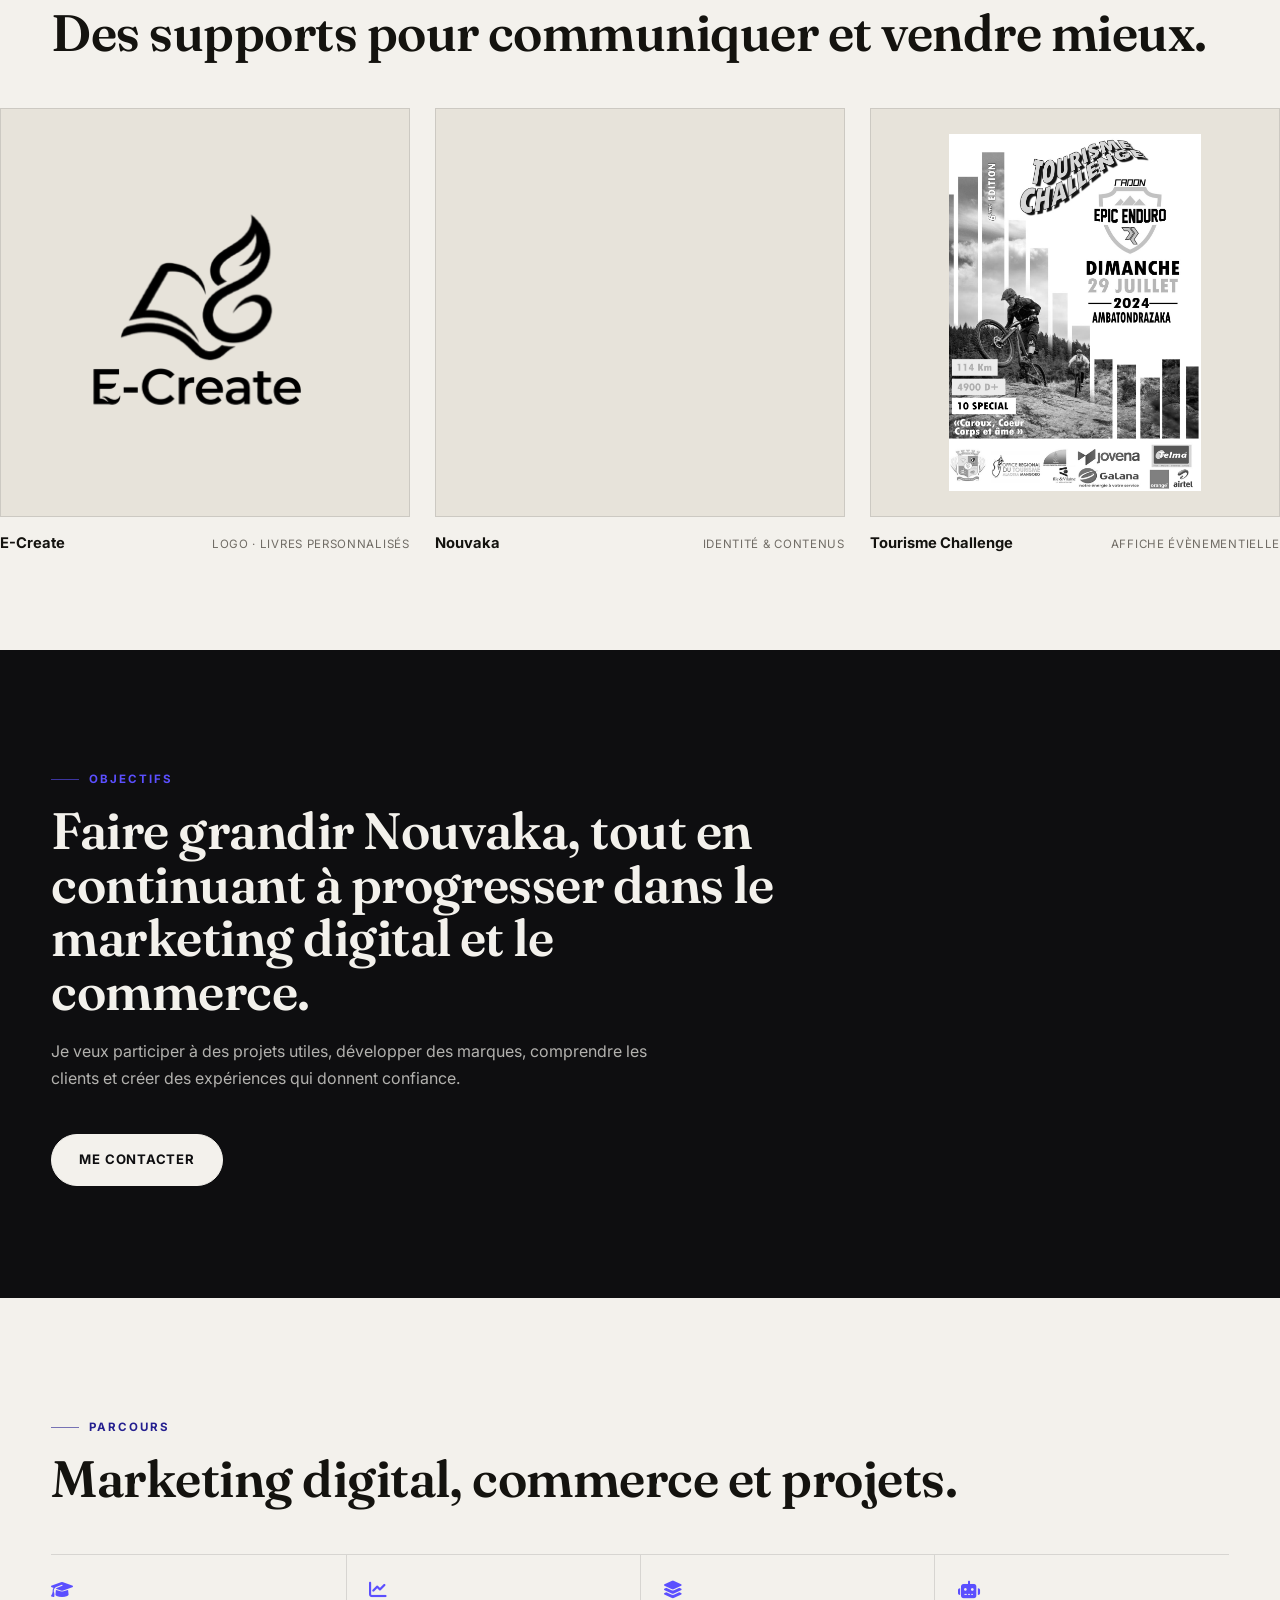
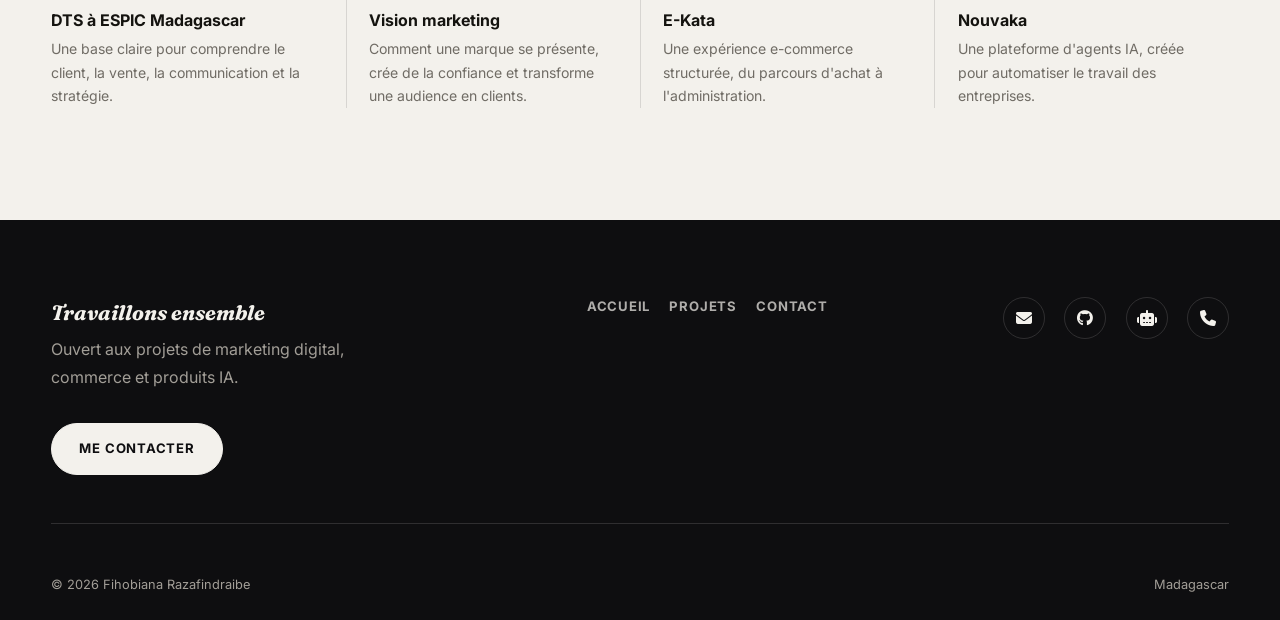
==== commit cfaddedc: "Remplace le diagramme a cercles casse par une composition typographique simple Le Venn diagram (cerc" ====
--- a/about.html
+++ b/about.html
@@ -42,13 +42,12 @@
           <div class="col-lg-5 reveal reveal-delay">
             <div class="about-emblem">
               <span class="emblem-tag">Profil</span>
-              <div class="emblem-venn" aria-hidden="true">
-                <div class="venn-circle venn-1"><span>Marketing</span></div>
-                <div class="venn-circle venn-2"><span>Commerce</span></div>
-                <div class="venn-circle venn-3"><span>IA</span></div>
-                <span class="emblem-hub"><span>Créateur</span></span>
+              <div class="emblem-words" aria-hidden="true">
+                <span>Marketing.</span>
+                <span>Commerce.</span>
+                <span class="accent">Intelligence artificielle.</span>
               </div>
-              <p class="emblem-caption">Ce qui relie ces trois mondes&nbsp;: transformer une idée en résultat concret.</p>
+              <p class="emblem-caption">Trois mondes, un seul objectif&nbsp;: transformer une idée en résultat concret.</p>
               <div class="emblem-foot"><span class="status-dot"></span>Basé à Madagascar, ouvert à l'international</div>
             </div>
           </div>
--- a/assets/css/style.css
+++ b/assets/css/style.css
@@ -396,52 +396,11 @@
   background: radial-gradient(circle at 50% 42%, rgba(91,79,255,.1), transparent 62%);
 }
 .emblem-tag { position: absolute; top: 1.4rem; left: 1.6rem; font-family: var(--mono); font-size: .68rem; text-transform: uppercase; letter-spacing: .16em; color: var(--muted); }
-.emblem-venn { position: relative; width: min(260px, 70vw); height: min(260px, 70vw); }
-.venn-circle {
-  position: absolute;
-  width: 62%;
-  height: 62%;
-  border-radius: 50%;
-  border: 1px solid rgba(91,79,255,.45);
-  mix-blend-mode: screen;
-  display: flex;
-  align-items: flex-start;
-  justify-content: center;
-  padding-top: 1.1rem;
-  animation: emblemFloat 7s ease-in-out infinite;
-}
-.venn-circle span { font-family: var(--mono); font-size: .64rem; text-transform: uppercase; letter-spacing: .08em; color: var(--accent-soft); }
-.venn-1 { top: 0; left: 19%; animation-duration: 7.5s; }
-.venn-2 { bottom: 0; left: 0; animation-duration: 8.5s; animation-delay: .8s; }
-.venn-3 { bottom: 0; right: 0; animation-duration: 6.5s; animation-delay: .3s; align-items: flex-end; padding-top: 0; padding-bottom: 1.1rem; }
-.emblem-hub {
-  position: absolute;
-  top: 50%;
-  left: 50%;
-  transform: translate(-50%, -50%);
-  z-index: 2;
-  width: 108px;
-  height: 108px;
-  border-radius: 50%;
-  background: var(--ink);
-  border: 1px solid rgba(91,79,255,.55);
-  box-shadow: 0 0 44px rgba(91,79,255,.28);
-  display: flex;
-  align-items: center;
-  justify-content: center;
-  text-align: center;
-  padding: .5rem;
-}
-.emblem-hub span { font-family: var(--display); font-style: italic; font-weight: 600; font-size: 1.02rem; line-height: 1.15; color: var(--text); }
+.emblem-words { display: flex; flex-direction: column; gap: .1em; text-align: center; }
+.emblem-words span { font-family: var(--display); font-style: italic; font-weight: 600; font-size: clamp(1.5rem, 2.6vw, 2.1rem); line-height: 1.2; color: var(--text); }
+.emblem-words .accent { color: var(--accent-soft); }
 .emblem-caption { font-family: var(--sans); font-size: .84rem; line-height: 1.5; color: var(--muted); text-align: center; max-width: 300px; margin: 0; }
 .emblem-foot { display: flex; align-items: center; gap: .6rem; font-family: var(--mono); font-size: .7rem; text-transform: uppercase; letter-spacing: .05em; color: var(--muted); text-align: center; max-width: 260px; }
-@keyframes emblemFloat {
-  0%, 100% { transform: translateY(0); }
-  50% { transform: translateY(-8px); }
-}
-@media (prefers-reduced-motion: reduce) {
-  .venn-circle { animation: none; }
-}
 
 .about-block { padding: clamp(5rem, 9vw, 7rem) 0; }
 .about-block.on-dark { background: var(--ink); color: var(--text); }
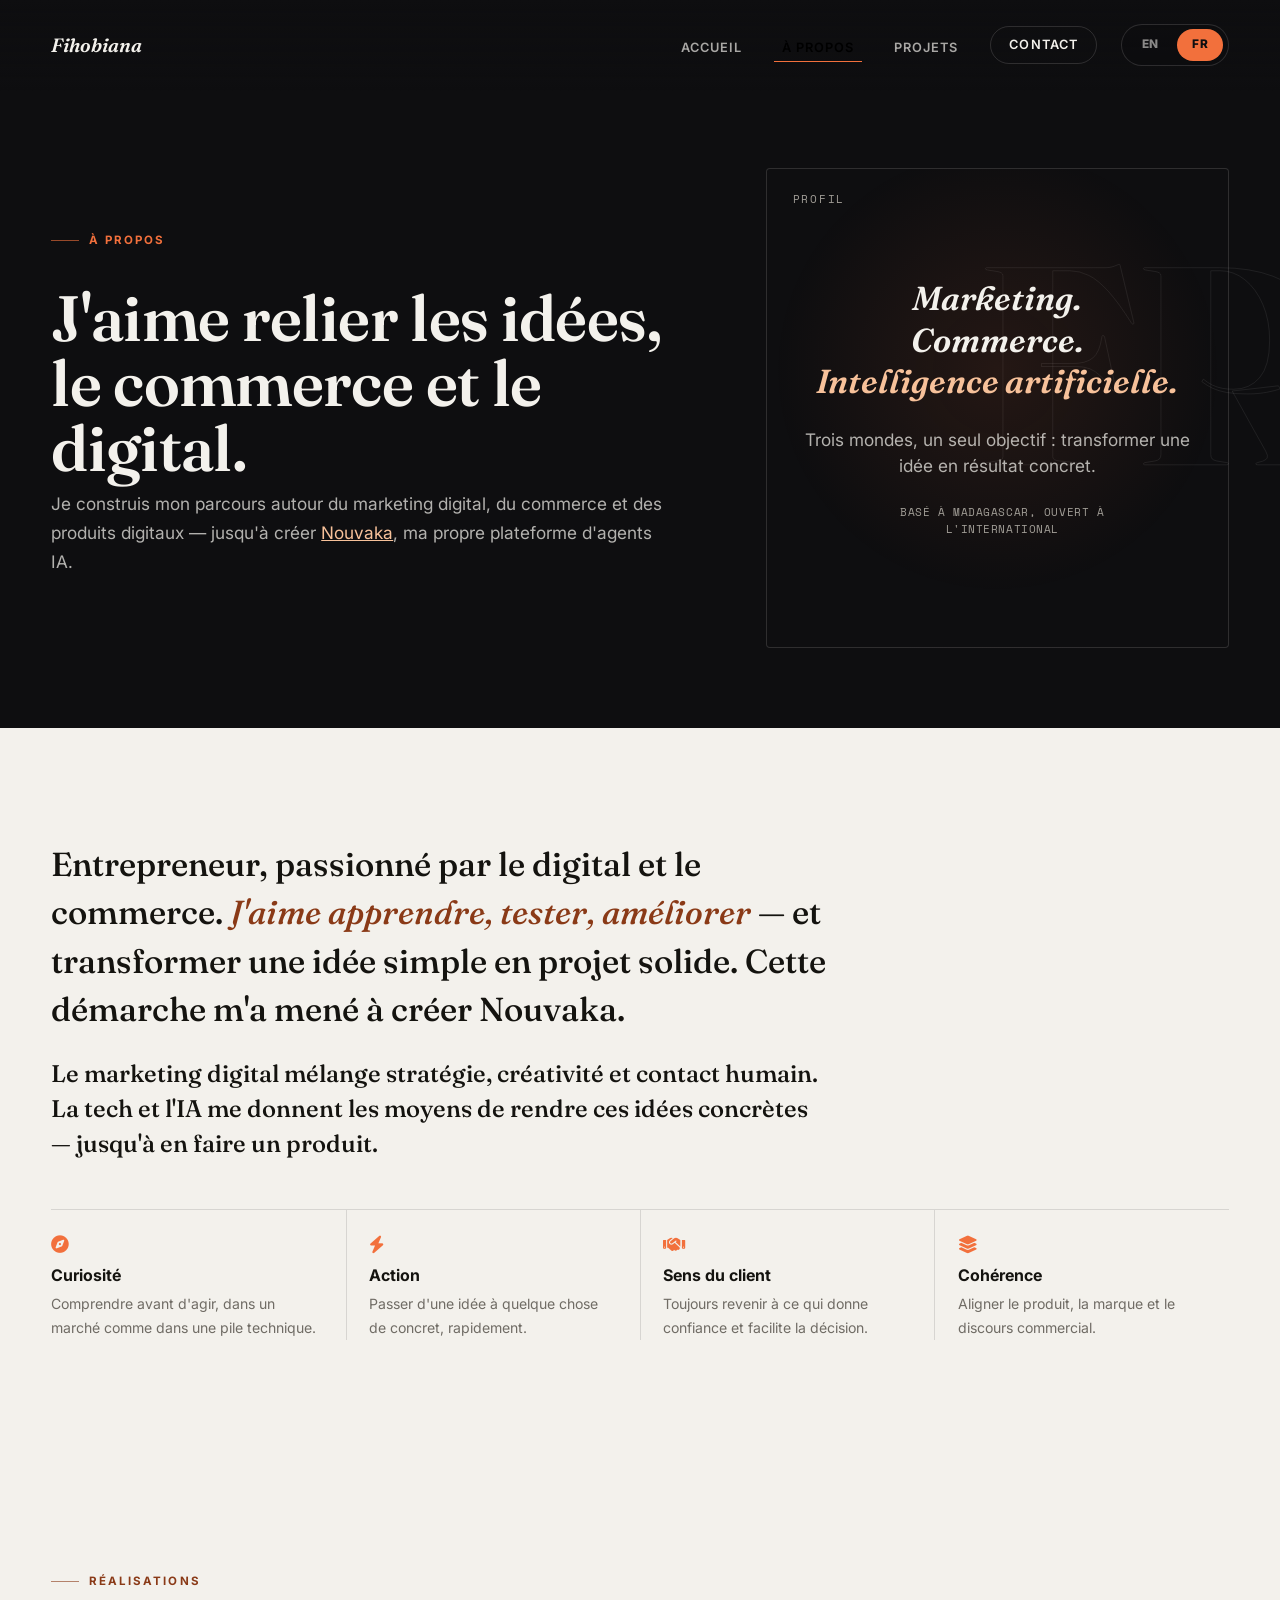
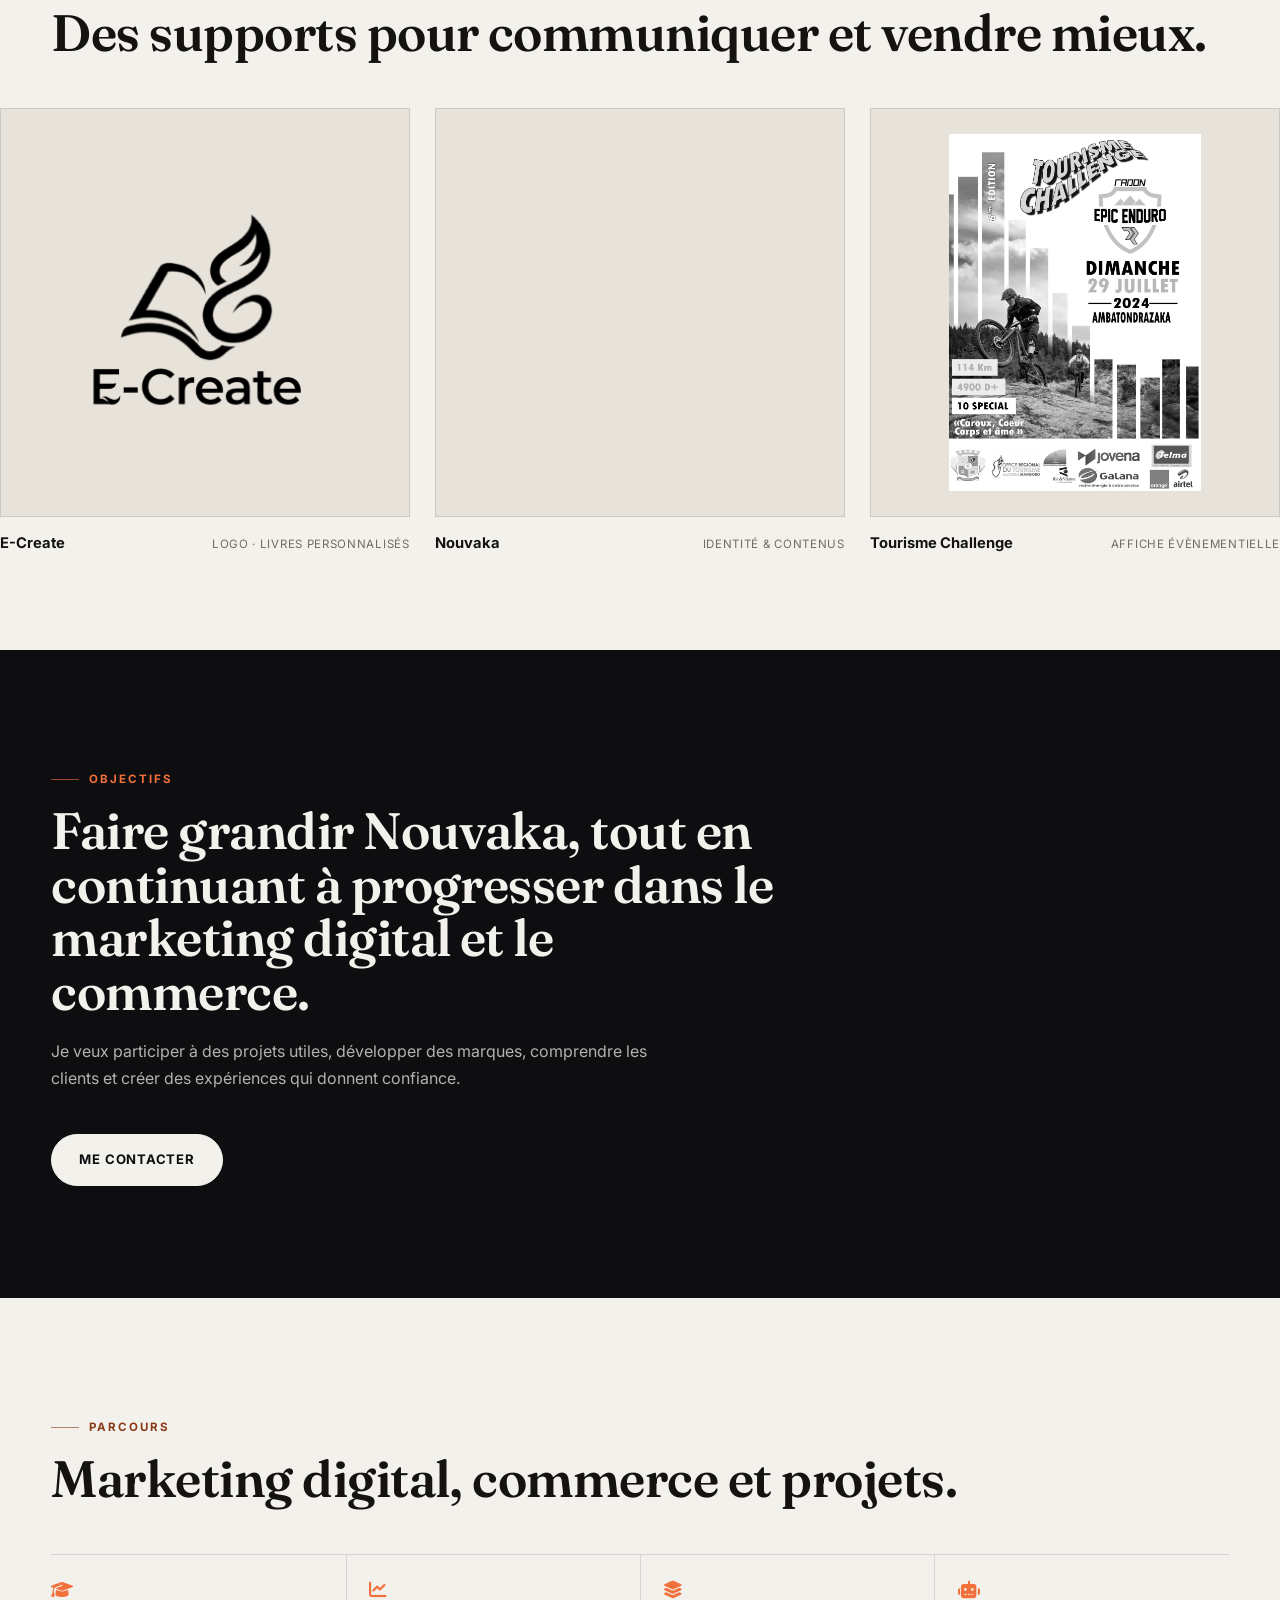
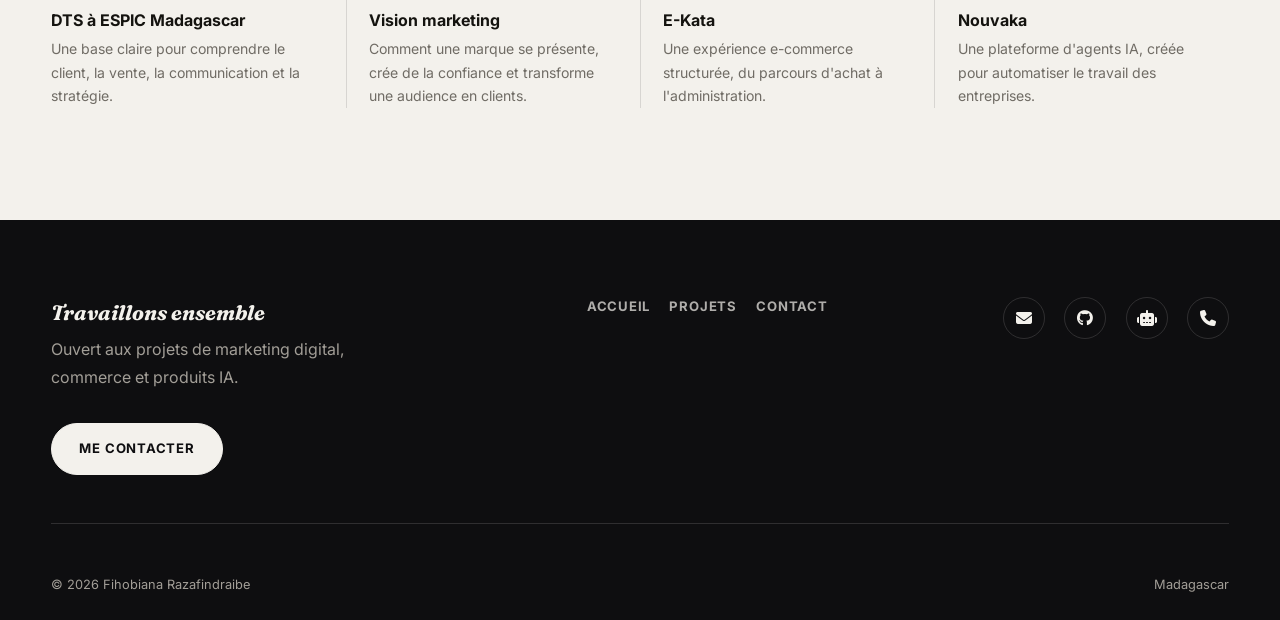
==== commit 85ae8d11: "Corrige les bugs d'affichage mobile, ajoute un selecteur de langue et un bouton WhatsApp - Corrige l" ====
--- a/about.html
+++ b/about.html
@@ -20,10 +20,14 @@
       <button class="navbar-toggler" type="button" data-bs-toggle="collapse" data-bs-target="#mainNav" aria-label="Ouvrir le menu"><span class="navbar-toggler-icon"></span></button>
       <div class="collapse navbar-collapse flex-grow-0" id="mainNav">
         <ul class="navbar-nav ms-auto align-items-lg-center gap-lg-4">
-          <li class="nav-item"><a class="nav-link" href="index.html">Accueil</a></li>
-          <li class="nav-item"><a class="nav-link active" href="about.html">À propos</a></li>
-          <li class="nav-item"><a class="nav-link" href="projects.html">Projets</a></li>
+          <li class="nav-item"><a class="nav-link" href="index.html" data-en="Home">Accueil</a></li>
+          <li class="nav-item"><a class="nav-link active" href="about.html" data-en="About">À propos</a></li>
+          <li class="nav-item"><a class="nav-link" href="projects.html" data-en="Projects">Projets</a></li>
           <li class="nav-item"><a class="nav-link nav-cta" href="contact.html">Contact</a></li>
+          <li class="nav-item lang-switch" role="group" aria-label="Choisir la langue">
+            <button type="button" class="lang-btn" data-lang="en" aria-pressed="false">EN</button>
+            <button type="button" class="lang-btn is-active" data-lang="fr" aria-pressed="true">FR</button>
+          </li>
         </ul>
       </div>
     </div>
@@ -35,20 +39,20 @@
       <div class="container-wide">
         <div class="row align-items-center g-5">
           <div class="col-lg-7 reveal">
-            <span class="label">À propos</span>
-            <h1 style="margin-top:1rem">J'aime relier les idées, le commerce et le digital.</h1>
-            <p>Je construis mon parcours autour du marketing digital, du commerce et des produits digitaux — jusqu'à créer <a href="projects.html#nouvaka" style="color:var(--accent-soft);text-decoration:underline">Nouvaka</a>, ma propre plateforme d'agents IA.</p>
+            <span class="label" data-en="About">À propos</span>
+            <h1 style="margin-top:1rem" data-en="I love connecting ideas, commerce, and digital.">J'aime relier les idées, le commerce et le digital.</h1>
+            <p data-en='I build my path around digital marketing, commerce, and digital products — up to creating &lt;a href="projects.html#nouvaka" style="color:var(--accent-soft);text-decoration:underline"&gt;Nouvaka&lt;/a&gt;, my own AI agent platform.'>Je construis mon parcours autour du marketing digital, du commerce et des produits digitaux — jusqu'à créer <a href="projects.html#nouvaka" style="color:var(--accent-soft);text-decoration:underline">Nouvaka</a>, ma propre plateforme d'agents IA.</p>
           </div>
           <div class="col-lg-5 reveal reveal-delay">
             <div class="about-emblem">
-              <span class="emblem-tag">Profil</span>
+              <span class="emblem-tag" data-en="Profile">Profil</span>
               <div class="emblem-words" aria-hidden="true">
-                <span>Marketing.</span>
-                <span>Commerce.</span>
-                <span class="accent">Intelligence artificielle.</span>
+                <span data-en="Marketing.">Marketing.</span>
+                <span data-en="Commerce.">Commerce.</span>
+                <span class="accent" data-en="Artificial intelligence.">Intelligence artificielle.</span>
               </div>
-              <p class="emblem-caption">Trois mondes, un seul objectif&nbsp;: transformer une idée en résultat concret.</p>
-              <div class="emblem-foot"><span class="status-dot"></span>Basé à Madagascar, ouvert à l'international</div>
+              <p class="emblem-caption" data-en="Three worlds, one goal: turn an idea into a real result.">Trois mondes, un seul objectif&nbsp;: transformer une idée en résultat concret.</p>
+              <div class="emblem-foot"><span class="status-dot"></span><span data-en="Based in Madagascar, open to international work">Basé à Madagascar, ouvert à l'international</span></div>
             </div>
           </div>
         </div>
@@ -57,24 +61,24 @@
 
     <section class="about-block">
       <div class="container-wide">
-        <p class="about-lede reveal">Entrepreneur, passionné par le digital et le commerce. <em>J'aime apprendre, tester, améliorer</em> — et transformer une idée simple en projet solide. Cette démarche m'a mené à créer Nouvaka.</p>
-        <p class="about-lede reveal reveal-delay" style="margin-top:1.5rem;font-size:clamp(1.2rem,2vw,1.5rem)">Le marketing digital mélange stratégie, créativité et contact humain. La tech et l'IA me donnent les moyens de rendre ces idées concrètes — jusqu'à en faire un produit.</p>
+        <p class="about-lede reveal" data-en="Entrepreneur, passionate about digital and commerce. &lt;em&gt;I love learning, testing, improving&lt;/em&gt; — and turning a simple idea into a solid project. This approach led me to create Nouvaka.">Entrepreneur, passionné par le digital et le commerce. <em>J'aime apprendre, tester, améliorer</em> — et transformer une idée simple en projet solide. Cette démarche m'a mené à créer Nouvaka.</p>
+        <p class="about-lede reveal reveal-delay" style="margin-top:1.5rem;font-size:clamp(1.2rem,2vw,1.5rem)" data-en="Digital marketing blends strategy, creativity, and human contact. Tech and AI give me the means to make these ideas real — up to turning them into a product.">Le marketing digital mélange stratégie, créativité et contact humain. La tech et l'IA me donnent les moyens de rendre ces idées concrètes — jusqu'à en faire un produit.</p>
         <div class="value-row reveal">
-          <div><i class="fa-solid fa-compass"></i><h3>Curiosité</h3><p>Comprendre avant d'agir, dans un marché comme dans une pile technique.</p></div>
-          <div><i class="fa-solid fa-bolt"></i><h3>Action</h3><p>Passer d'une idée à quelque chose de concret, rapidement.</p></div>
-          <div><i class="fa-solid fa-handshake"></i><h3>Sens du client</h3><p>Toujours revenir à ce qui donne confiance et facilite la décision.</p></div>
-          <div><i class="fa-solid fa-layer-group"></i><h3>Cohérence</h3><p>Aligner le produit, la marque et le discours commercial.</p></div>
+          <div><i class="fa-solid fa-compass"></i><h3 data-en="Curiosity">Curiosité</h3><p data-en="Understand before acting, in a market as much as in a tech stack.">Comprendre avant d'agir, dans un marché comme dans une pile technique.</p></div>
+          <div><i class="fa-solid fa-bolt"></i><h3 data-en="Action">Action</h3><p data-en="Turn an idea into something concrete, quickly.">Passer d'une idée à quelque chose de concret, rapidement.</p></div>
+          <div><i class="fa-solid fa-handshake"></i><h3 data-en="Customer sense">Sens du client</h3><p data-en="Always come back to what builds trust and makes deciding easier.">Toujours revenir à ce qui donne confiance et facilite la décision.</p></div>
+          <div><i class="fa-solid fa-layer-group"></i><h3 data-en="Consistency">Cohérence</h3><p data-en="Align the product, the brand, and the commercial narrative.">Aligner le produit, la marque et le discours commercial.</p></div>
         </div>
       </div>
     </section>
 
     <section class="about-block" style="padding-bottom:0">
       <div class="container-wide">
-        <span class="label on-light reveal">Réalisations</span>
-        <h2 class="reveal" style="margin-top:1rem">Des supports pour communiquer et vendre mieux.</h2>
+        <span class="label on-light reveal" data-en="Achievements">Réalisations</span>
+        <h2 class="reveal" style="margin-top:1rem" data-en="Materials to communicate and sell better.">Des supports pour communiquer et vendre mieux.</h2>
       </div>
       <div class="gallery-strip gallery-strip-3 reveal" style="margin-top:3rem;padding-bottom:6rem">
-        <figure><div class="strip-media"><img src="assets/images/photos/photo-1.png" alt="Logo E-Create, créateur de livres personnalisés"></div><figcaption><strong>E-Create</strong><span>Logo · Livres personnalisés</span></figcaption></figure>
+        <figure><div class="strip-media"><img src="assets/images/photos/photo-1.png" alt="Logo E-Create, créateur de livres personnalisés"></div><figcaption><strong>E-Create</strong><span data-en="Logo · Personalized books">Logo · Livres personnalisés</span></figcaption></figure>
         <figure>
           <div class="strip-media cycle" style="--n:6">
             <img src="assets/images/photos/nouvaka-logo.png" alt="Logo Nouvaka" class="cover" style="--i:0">
@@ -84,30 +88,30 @@
             <img src="assets/images/photos/nouvaka-visual-4.jpg" alt="Visuel Nouvaka — différentes directions" class="cover" style="--i:4">
             <img src="assets/images/photos/nouvaka-visual-5.jpg" alt="Visuel Nouvaka — l'IA au service de tous" class="cover" style="--i:5">
           </div>
-          <figcaption><strong>Nouvaka</strong><span>Identité & contenus</span></figcaption>
+          <figcaption><strong>Nouvaka</strong><span data-en="Identity & content">Identité & contenus</span></figcaption>
         </figure>
-        <figure><div class="strip-media"><img src="assets/images/photos/photo-4.jpg" alt="Affiche Tourisme Challenge"></div><figcaption><strong>Tourisme Challenge</strong><span>Affiche évènementielle</span></figcaption></figure>
+        <figure><div class="strip-media"><img src="assets/images/photos/photo-4.jpg" alt="Affiche Tourisme Challenge"></div><figcaption><strong>Tourisme Challenge</strong><span data-en="Event poster">Affiche évènementielle</span></figcaption></figure>
       </div>
     </section>
 
     <section class="about-block on-dark">
       <div class="container-wide">
-        <span class="label reveal">Objectifs</span>
-        <h2 class="reveal" style="margin-top:1rem;max-width:760px">Faire grandir Nouvaka, tout en continuant à progresser dans le marketing digital et le commerce.</h2>
-        <p class="reveal reveal-delay" style="max-width:640px;margin-top:1.2rem">Je veux participer à des projets utiles, développer des marques, comprendre les clients et créer des expériences qui donnent confiance.</p>
-        <a class="btn-v2 magnetic reveal" href="contact.html" style="margin-top:1.6rem">Me contacter</a>
+        <span class="label reveal" data-en="Goals">Objectifs</span>
+        <h2 class="reveal" style="margin-top:1rem;max-width:760px" data-en="Grow Nouvaka, while continuing to progress in digital marketing and commerce.">Faire grandir Nouvaka, tout en continuant à progresser dans le marketing digital et le commerce.</h2>
+        <p class="reveal reveal-delay" style="max-width:640px;margin-top:1.2rem" data-en="I want to take part in useful projects, develop brands, understand customers, and create experiences that build trust.">Je veux participer à des projets utiles, développer des marques, comprendre les clients et créer des expériences qui donnent confiance.</p>
+        <a class="btn-v2 magnetic reveal" href="contact.html" style="margin-top:1.6rem" data-en="Contact me">Me contacter</a>
       </div>
     </section>
 
     <section class="about-block">
       <div class="container-wide">
-        <span class="label on-light reveal">Parcours</span>
-        <h2 class="reveal" style="margin-top:1rem">Marketing digital, commerce et projets.</h2>
+        <span class="label on-light reveal" data-en="Journey">Parcours</span>
+        <h2 class="reveal" style="margin-top:1rem" data-en="Digital marketing, commerce, and projects.">Marketing digital, commerce et projets.</h2>
         <div class="value-row reveal" style="margin-top:3rem">
-          <div><i class="fa-solid fa-graduation-cap"></i><h3>DTS à ESPIC Madagascar</h3><p>Une base claire pour comprendre le client, la vente, la communication et la stratégie.</p></div>
-          <div><i class="fa-solid fa-chart-line"></i><h3>Vision marketing</h3><p>Comment une marque se présente, crée de la confiance et transforme une audience en clients.</p></div>
-          <div><i class="fa-solid fa-layer-group"></i><h3>E-Kata</h3><p>Une expérience e-commerce structurée, du parcours d'achat à l'administration.</p></div>
-          <div><i class="fa-solid fa-robot"></i><h3>Nouvaka</h3><p>Une plateforme d'agents IA, créée pour automatiser le travail des entreprises.</p></div>
+          <div><i class="fa-solid fa-graduation-cap"></i><h3 data-en="DTS at ESPIC Madagascar">DTS à ESPIC Madagascar</h3><p data-en="A clear foundation to understand the customer, sales, communication, and strategy.">Une base claire pour comprendre le client, la vente, la communication et la stratégie.</p></div>
+          <div><i class="fa-solid fa-chart-line"></i><h3 data-en="Marketing vision">Vision marketing</h3><p data-en="How a brand presents itself, builds trust, and turns an audience into customers.">Comment une marque se présente, crée de la confiance et transforme une audience en clients.</p></div>
+          <div><i class="fa-solid fa-layer-group"></i><h3>E-Kata</h3><p data-en="A structured e-commerce experience, from the purchase journey to administration.">Une expérience e-commerce structurée, du parcours d'achat à l'administration.</p></div>
+          <div><i class="fa-solid fa-robot"></i><h3>Nouvaka</h3><p data-en="An AI agent platform, created to automate the work of companies.">Une plateforme d'agents IA, créée pour automatiser le travail des entreprises.</p></div>
         </div>
       </div>
     </section>
@@ -116,8 +120,8 @@
   <footer class="footer">
     <div class="container-wide">
       <div class="footer-top">
-        <div><strong style="font-family:var(--display);font-style:italic;font-size:1.3rem">Travaillons ensemble</strong><p style="margin-top:.5rem;max-width:360px">Ouvert aux projets de marketing digital, commerce et produits IA.</p><a class="btn-v2 magnetic" href="contact.html" style="margin-top:1rem">Me contacter</a></div>
-        <div class="footer-links"><a href="index.html">Accueil</a><a href="projects.html">Projets</a><a href="contact.html">Contact</a></div>
+        <div><strong style="font-family:var(--display);font-style:italic;font-size:1.3rem" data-en="Let us work together">Travaillons ensemble</strong><p style="margin-top:.5rem;max-width:360px" data-en="Open to digital marketing, commerce, and AI product projects.">Ouvert aux projets de marketing digital, commerce et produits IA.</p><a class="btn-v2 magnetic" href="contact.html" style="margin-top:1rem" data-en="Contact me">Me contacter</a></div>
+        <div class="footer-links"><a href="index.html" data-en="Home">Accueil</a><a href="projects.html" data-en="Projects">Projets</a><a href="contact.html">Contact</a></div>
         <div class="socials">
           <a href="mailto:razafindraibe.fihobiana877@gmail.com" aria-label="Email"><i class="fa-solid fa-envelope"></i></a>
           <a href="https://github.com/Fihobiana87" target="_blank" rel="noopener" aria-label="GitHub"><i class="fa-brands fa-github"></i></a>
--- a/assets/css/style.css
+++ b/assets/css/style.css
@@ -10,9 +10,9 @@
   --text-onlight: #14130f;
   --muted: #a29e97;
   --muted-onlight: #706c65;
-  --accent: #5b4fff;
-  --accent-2: #241f8f;
-  --accent-soft: #c6c0ff;
+  --accent: #f2703c;
+  --accent-2: #8a3a17;
+  --accent-soft: #f7c19a;
   --radius: 2px;
   --shadow: 0 40px 90px rgba(0, 0, 0, .45);
   --display: "Fraunces", Georgia, "Times New Roman", serif;
@@ -22,13 +22,14 @@
 }
 
 * { box-sizing: border-box; }
-html { scroll-behavior: smooth; }
+html { scroll-behavior: smooth; overflow-x: hidden; width: 100%; }
 body {
   margin: 0;
   color: var(--text-onlight);
   font-family: var(--sans);
   background: var(--paper);
   overflow-x: hidden;
+  width: 100%;
 }
 ::selection { background: var(--accent); color: #fff; }
 
@@ -57,7 +58,6 @@
 
 .container-wide { width: min(1360px, 92vw); margin-inline: auto; }
 
-/* ---------- Navigation ---------- */
 .premium-nav {
   padding: 1.5rem 0;
   background: linear-gradient(180deg, rgba(14,14,16,.5), transparent);
@@ -86,8 +86,33 @@
 .nav-cta:hover, .nav-cta.active { background: var(--accent); border-color: var(--accent); color: #fff; }
 .navbar-toggler { border: 0; box-shadow: none !important; }
 .navbar-toggler-icon { filter: invert(1); }
-
-/* ---------- Buttons ---------- */
+.lang-switch {
+  display: inline-flex;
+  align-items: center;
+  gap: .2rem;
+  padding: .28rem;
+  border: 1px solid var(--line-dark);
+  border-radius: 999px;
+  background: rgba(14, 14, 16, .35);
+}
+.lang-btn {
+  appearance: none;
+  border: 0;
+  background: transparent;
+  cursor: pointer;
+  font-family: var(--sans);
+  font-size: .74rem;
+  font-weight: 800;
+  letter-spacing: .04em;
+  padding: .42rem .95rem;
+  border-radius: 999px;
+  color: rgba(243, 241, 236, .55);
+  transition: background .25s ease, color .25s ease;
+}
+.lang-btn:hover { color: var(--text); }
+.lang-btn.is-active { background: var(--accent); color: var(--ink); }
+.lang-btn.is-active:hover { color: var(--ink); }
+
 .btn-v2 {
   display: inline-flex;
   align-items: center;
@@ -111,7 +136,6 @@
 .btn-v2.on-light.ghost { color: var(--text-onlight); background: transparent; border-color: var(--line-light); }
 .btn-v2.on-light.ghost:hover { color: var(--accent); border-color: var(--accent); }
 
-/* ==================== HERO ==================== */
 .hero-v2 {
   position: relative;
   isolation: isolate;
@@ -162,7 +186,7 @@
 .hero-v2-portrait-tint {
   position: absolute;
   inset: 0;
-  background: linear-gradient(200deg, rgba(91,79,255,.16), transparent 55%);
+  background: linear-gradient(200deg, rgba(242,112,60,.16), transparent 55%);
   mix-blend-mode: color;
 }
 .hero-v2-grid {
@@ -214,7 +238,6 @@
 .hero-v2-scroll span { width: 1px; height: 34px; background: linear-gradient(rgba(243,241,236,.5), transparent); animation: scrollLine 2.2s ease-in-out infinite; }
 @keyframes scrollLine { 0% { transform: scaleY(0); transform-origin: top; } 45% { transform: scaleY(1); transform-origin: top; } 55% { transform: scaleY(1); transform-origin: bottom; } 100% { transform: scaleY(0); transform-origin: bottom; } }
 
-/* ==================== STATEMENT ==================== */
 .statement {
   background: var(--paper);
   padding: clamp(6rem, 12vw, 9rem) 0;
@@ -249,7 +272,6 @@
 }
 .statement-facts span { font-size: .84rem; color: var(--muted-onlight); }
 
-/* ==================== SELECTED WORK ==================== */
 .work { background: var(--ink); color: var(--text); padding: clamp(6rem, 10vw, 9rem) 0; }
 .work-head { display: flex; flex-wrap: wrap; justify-content: space-between; align-items: flex-end; gap: 2rem; margin-bottom: clamp(3rem, 7vw, 5rem); }
 .work-head h2 { color: var(--text); max-width: 640px; }
@@ -285,7 +307,7 @@
 .work-media::after {
   content: "";
   position: absolute; inset: 0;
-  background: linear-gradient(200deg, rgba(91,79,255,.28), transparent 60%);
+  background: linear-gradient(200deg, rgba(242,112,60,.28), transparent 60%);
   opacity: 0;
   transition: opacity .5s ease;
 }
@@ -301,7 +323,6 @@
 .work-link:hover i { transform: translateX(6px); }
 .work-item.featured .work-copy h3 { font-size: clamp(2.1rem, 3.6vw, 3.1rem); }
 
-/* ==================== CAPABILITIES ==================== */
 .capabilities { background: var(--paper); padding: clamp(6rem, 10vw, 9rem) 0; }
 .capabilities-grid { display: grid; grid-template-columns: .8fr 1.2fr; gap: clamp(3rem, 6vw, 5rem); }
 .cap-list { display: flex; flex-direction: column; }
@@ -336,7 +357,6 @@
 }
 .tag-row span:hover { border-color: var(--accent); color: var(--accent-2); }
 
-/* ==================== TIMELINE ==================== */
 .journey { background: var(--paper); padding: 0 0 clamp(6rem, 10vw, 9rem); }
 .timeline { display: flex; flex-direction: column; }
 .timeline-item {
@@ -352,12 +372,10 @@
 .timeline-item h3 { margin: 0 0 .35rem; font-family: var(--sans); font-size: 1.05rem; }
 .timeline-item p { margin: 0; font-size: .92rem; max-width: 600px; }
 
-/* ==================== QUOTE ==================== */
 .quote-band { padding: clamp(6rem, 12vw, 10rem) 0; background: var(--ink); color: var(--text); text-align: center; }
 .quote-band p { max-width: 980px; margin: auto; color: var(--text); font-family: var(--display); font-style: italic; font-weight: 500; font-size: clamp(1.6rem, 3.6vw, 3.2rem); line-height: 1.28; }
 .quote-band span { display: inline-block; margin-top: 1.6rem; color: var(--muted); font-family: var(--sans); font-size: .78rem; text-transform: uppercase; letter-spacing: .14em; font-weight: 700; }
 
-/* ==================== INNER PAGES ==================== */
 .page-main { padding-top: 0; }
 .page-hero { position: relative; overflow: hidden; padding: 10.5rem 0 5rem; background: var(--ink); color: var(--text); }
 .page-hero .label { margin-bottom: 1.2rem; }
@@ -379,9 +397,6 @@
 }
 .page-hero .container { position: relative; z-index: 1; }
 
-/* About emblem — an original graphic standing in for a portrait: three overlapping
-   domains (Marketing / Commerce / IA) orbiting a monogram, echoing the "un pied dans
-   le commerce, l'autre dans l'IA" idea used elsewhere on the site. */
 .about-emblem {
   position: relative;
   display: flex;
@@ -393,7 +408,7 @@
   border: 1px solid var(--line-dark);
   border-radius: 4px;
   padding: 2.5rem 1.5rem;
-  background: radial-gradient(circle at 50% 42%, rgba(91,79,255,.1), transparent 62%);
+  background: radial-gradient(circle at 50% 42%, rgba(242,112,60,.1), transparent 62%);
 }
 .emblem-tag { position: absolute; top: 1.4rem; left: 1.6rem; font-family: var(--mono); font-size: .68rem; text-transform: uppercase; letter-spacing: .16em; color: var(--muted); }
 .emblem-words { display: flex; flex-direction: column; gap: .1em; text-align: center; }
@@ -410,15 +425,15 @@
 .about-lede em { font-style: italic; color: var(--accent-2); }
 .about-block.on-dark .about-lede em { color: var(--accent-soft); }
 
-.value-row { display: grid; grid-template-columns: repeat(4, 1fr); border-top: 1px solid var(--line-light); margin-top: 3rem; }
+.value-row { display: grid; grid-template-columns: repeat(4, minmax(0, 1fr)); border-top: 1px solid var(--line-light); margin-top: 3rem; }
 .value-row div { padding: 1.6rem 1.4rem 0 0; border-left: 1px solid var(--line-light); padding-left: 1.4rem; }
 .value-row div:first-child { border-left: 0; padding-left: 0; }
 .value-row i { color: var(--accent); font-size: 1.1rem; margin-bottom: .8rem; display: block; }
 .value-row h3 { font-family: var(--sans); font-size: 1rem; margin: 0 0 .4rem; }
 .value-row p { font-size: .88rem; margin: 0; }
 
-.gallery-strip { display: grid; grid-template-columns: repeat(4, 1fr); gap: 1.6rem; }
-.gallery-strip-3 { grid-template-columns: repeat(3, 1fr); }
+.gallery-strip { display: grid; grid-template-columns: repeat(4, minmax(0, 1fr)); gap: 1.6rem; }
+.gallery-strip-3 { grid-template-columns: repeat(3, minmax(0, 1fr)); }
 .gallery-strip figure { margin: 0; }
 .gallery-strip .strip-media { position: relative; aspect-ratio: 1/1; overflow: hidden; background: var(--paper-dim); border: 1px solid var(--line-light); }
 .gallery-strip img { width: 100%; height: 100%; object-fit: cover; object-position: top; filter: grayscale(1); transition: filter .4s ease, transform .6s var(--ease); }
@@ -426,7 +441,6 @@
 .gallery-strip img.cover { object-fit: cover; object-position: top; padding: 0; }
 .gallery-strip figure:hover img { filter: grayscale(0); transform: scale(1.05); }
 
-/* Nouvaka tile: auto-rotating stack of brand visuals instead of a static logo */
 .strip-media.cycle img {
   position: absolute;
   inset: 0;
@@ -446,11 +460,10 @@
   .strip-media.cycle img { animation: none; opacity: 0; }
   .strip-media.cycle img:first-child { opacity: 1; }
 }
-.gallery-strip figcaption { margin-top: .9rem; display: flex; justify-content: space-between; align-items: baseline; gap: .6rem; }
-.gallery-strip figcaption strong { font-family: var(--sans); font-weight: 700; font-size: .92rem; color: var(--text-onlight); }
-.gallery-strip figcaption span { font-size: .72rem; text-transform: uppercase; letter-spacing: .06em; color: var(--muted-onlight); white-space: nowrap; }
-
-/* ==================== PROJECTS PAGE ==================== */
+.gallery-strip figcaption { margin-top: .9rem; display: flex; flex-wrap: wrap; justify-content: space-between; align-items: baseline; gap: .3rem .6rem; }
+.gallery-strip figcaption strong { font-family: var(--sans); font-weight: 700; font-size: .92rem; color: var(--text-onlight); min-width: 0; }
+.gallery-strip figcaption span { font-size: .72rem; text-transform: uppercase; letter-spacing: .06em; color: var(--muted-onlight); min-width: 0; }
+
 .project-pills { display: flex; gap: .75rem; flex-wrap: wrap; margin-top: 1.8rem; }
 .project-pills a { padding: .6rem 1.2rem; border-radius: 999px; border: 1px solid var(--line-dark); color: var(--text); font-weight: 700; font-size: .82rem; text-transform: uppercase; letter-spacing: .04em; transition: .25s ease; }
 .project-pills a:hover { background: var(--accent); border-color: var(--accent); color: #fff; }
@@ -469,13 +482,13 @@
 .case-figure { position: relative; overflow: hidden; }
 .case-figure img { width: 100%; display: block; }
 
-.stat-row { display: grid; grid-template-columns: repeat(4, 1fr); gap: 1px; background: var(--line-dark); margin: 3rem 0; border: 1px solid var(--line-dark); }
+.stat-row { display: grid; grid-template-columns: repeat(4, minmax(0, 1fr)); gap: 1px; background: var(--line-dark); margin: 3rem 0; border: 1px solid var(--line-dark); }
 .stat-row div { background: var(--ink); padding: 1.8rem 1.4rem; text-align: center; }
 .stat-row strong { display: block; font-family: var(--display); font-style: italic; font-weight: 600; font-size: 2.3rem; color: var(--text); }
 .stat-row span { display: block; margin-top: .4rem; font-size: .78rem; color: var(--muted); }
 .stat-disclaimer { font-size: .78rem; color: var(--muted); margin-top: -1.6rem; margin-bottom: 2rem; }
 
-.pillar-grid { display: grid; grid-template-columns: repeat(4, 1fr); border-top: 1px solid var(--line-dark); margin-top: 3rem; }
+.pillar-grid { display: grid; grid-template-columns: repeat(4, minmax(0, 1fr)); border-top: 1px solid var(--line-dark); margin-top: 3rem; }
 .pillar-grid div { padding: 1.8rem 1.5rem 0 0; border-left: 1px solid var(--line-dark); padding-left: 1.5rem; }
 .pillar-grid div:first-child { border-left: 0; padding-left: 0; }
 .pillar-grid i { color: var(--accent); font-size: 1.1rem; margin-bottom: .8rem; display: block; }
@@ -497,7 +510,6 @@
 .lightbox img { max-height: 86vh; width: min(1180px, 100%); object-fit: contain; }
 .lightbox-close { position: absolute; top: 1.5rem; right: 1.5rem; width: 46px; height: 46px; border: 1px solid var(--line-dark); border-radius: 50%; background: transparent; color: var(--text); }
 
-/* ==================== CONTACT ==================== */
 .contact-block { padding: clamp(5rem, 9vw, 7rem) 0; }
 .contact-links { display: flex; flex-direction: column; margin-top: 2.5rem; }
 .contact-links a, .contact-links div { display: flex; justify-content: space-between; align-items: baseline; padding: 1.4rem 0; border-top: 1px solid var(--line-light); font-family: var(--display); font-size: clamp(1.3rem, 2.6vw, 2rem); }
@@ -508,6 +520,8 @@
 .contact-links-phone .phone-numbers { display: flex; flex-direction: column; gap: .3rem; }
 .contact-links-phone .phone-numbers a { font-family: var(--display); font-size: clamp(1.05rem, 1.8vw, 1.35rem); padding: 0; border: 0; }
 .contact-links-phone .phone-numbers a:hover { color: var(--accent); }
+.contact-link-whatsapp .contact-link-label { display: inline-flex; align-items: center; gap: .7rem; font-family: var(--display); font-size: inherit; text-transform: none; letter-spacing: normal; color: inherit; }
+.contact-link-whatsapp i { font-size: .85em; color: #25d366; }
 .contact-form { padding: 0; }
 .contact-form label { display: block; font-size: .78rem; text-transform: uppercase; letter-spacing: .08em; font-weight: 700; margin-bottom: .5rem; color: var(--muted-onlight); }
 .form-control { min-height: 52px; background: transparent; border: 0; border-bottom: 1px solid var(--line-light); border-radius: 0; padding: .6rem .1rem; font-family: var(--sans); color: var(--text-onlight); }
@@ -515,7 +529,6 @@
 .form-control.is-invalid { border-color: #c0483c; }
 .form-status { margin: 0; min-height: 1.5rem; font-weight: 700; font-size: .88rem; }
 
-/* ==================== FOOTER ==================== */
 .footer { padding: clamp(3.5rem, 6vw, 5rem) 0 1.6rem; color: var(--text); background: var(--ink); }
 .footer-top { display: flex; flex-wrap: wrap; justify-content: space-between; gap: 2rem; padding-bottom: 3rem; border-bottom: 1px solid var(--line-dark); }
 .footer p { color: var(--muted); }
@@ -526,7 +539,6 @@
 .socials a:hover { border-color: var(--accent); color: var(--accent); }
 .copyright { margin-top: 1.6rem; padding-top: 1.6rem; font-size: .8rem; color: var(--muted); display: flex; justify-content: space-between; flex-wrap: wrap; gap: .6rem; }
 
-/* ---------- Scroll reveal ---------- */
 .reveal { opacity: 0; transform: translateY(34px); transition: opacity .8s var(--ease), transform .8s var(--ease); }
 .reveal-delay { transition-delay: .16s; }
 .reveal.is-visible { opacity: 1; transform: translateY(0); }
@@ -539,18 +551,19 @@
   .work-item.reverse .work-media { order: 0; }
   .capabilities-grid { grid-template-columns: 1fr; }
   .statement-facts > div { flex: 1 1 45%; }
-  .value-row, .pillar-grid { grid-template-columns: repeat(2, 1fr); }
+  .value-row, .pillar-grid { grid-template-columns: repeat(2, minmax(0, 1fr)); }
   .value-row div:nth-child(3), .pillar-grid div:nth-child(3) { border-left: 0; padding-left: 0; }
-  .gallery-strip { grid-template-columns: repeat(2, 1fr); }
-  .stat-row { grid-template-columns: repeat(2, 1fr); }
+  .gallery-strip { grid-template-columns: repeat(2, minmax(0, 1fr)); }
+  .stat-row { grid-template-columns: repeat(2, minmax(0, 1fr)); }
   .page-hero-figure { font-size: clamp(6rem, 26vw, 12rem); }
 }
 
 @media (max-width: 575.98px) {
-  .hero-v2 { min-height: auto; padding-top: 2rem; }
+  .hero-v2 { min-height: auto; padding-top: 5.5rem; }
   .hero-v2-grid { padding: 6.5rem 0 2.5rem; gap: 3rem; }
   .hero-v2-portrait-wrap { position: relative; right: auto; height: 52vh; margin: 0 auto; display: flex; justify-content: center; }
-  .hero-v2-name { position: absolute; }
+  .hero-v2-name { position: absolute; inset: auto; top: 0; left: 0; right: 0; height: 52vh; }
+  .hero-v2-name span { font-size: clamp(3.4rem, 17vw, 5.5rem); }
   .hero-v2-scroll { display: none; }
   .work-item { padding: 2.5rem 0; }
   .work-number { font-size: 4rem; }
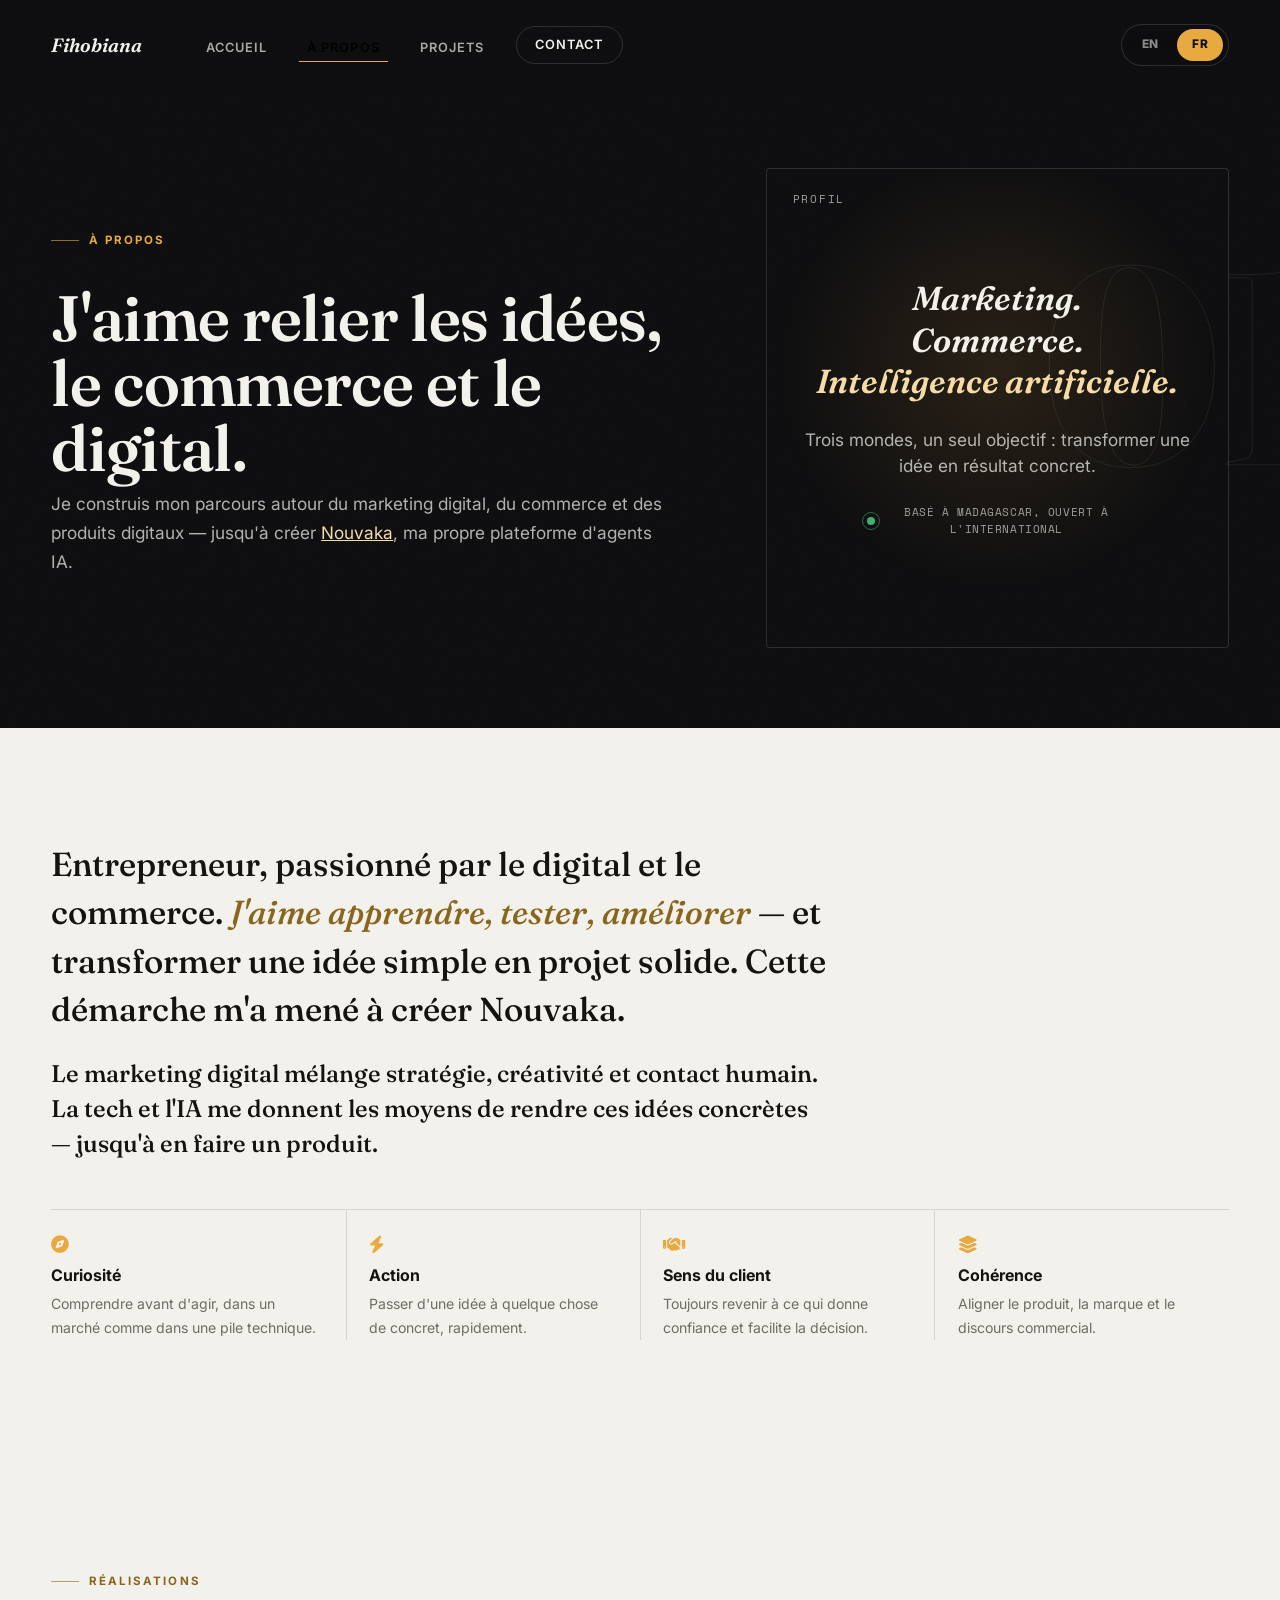
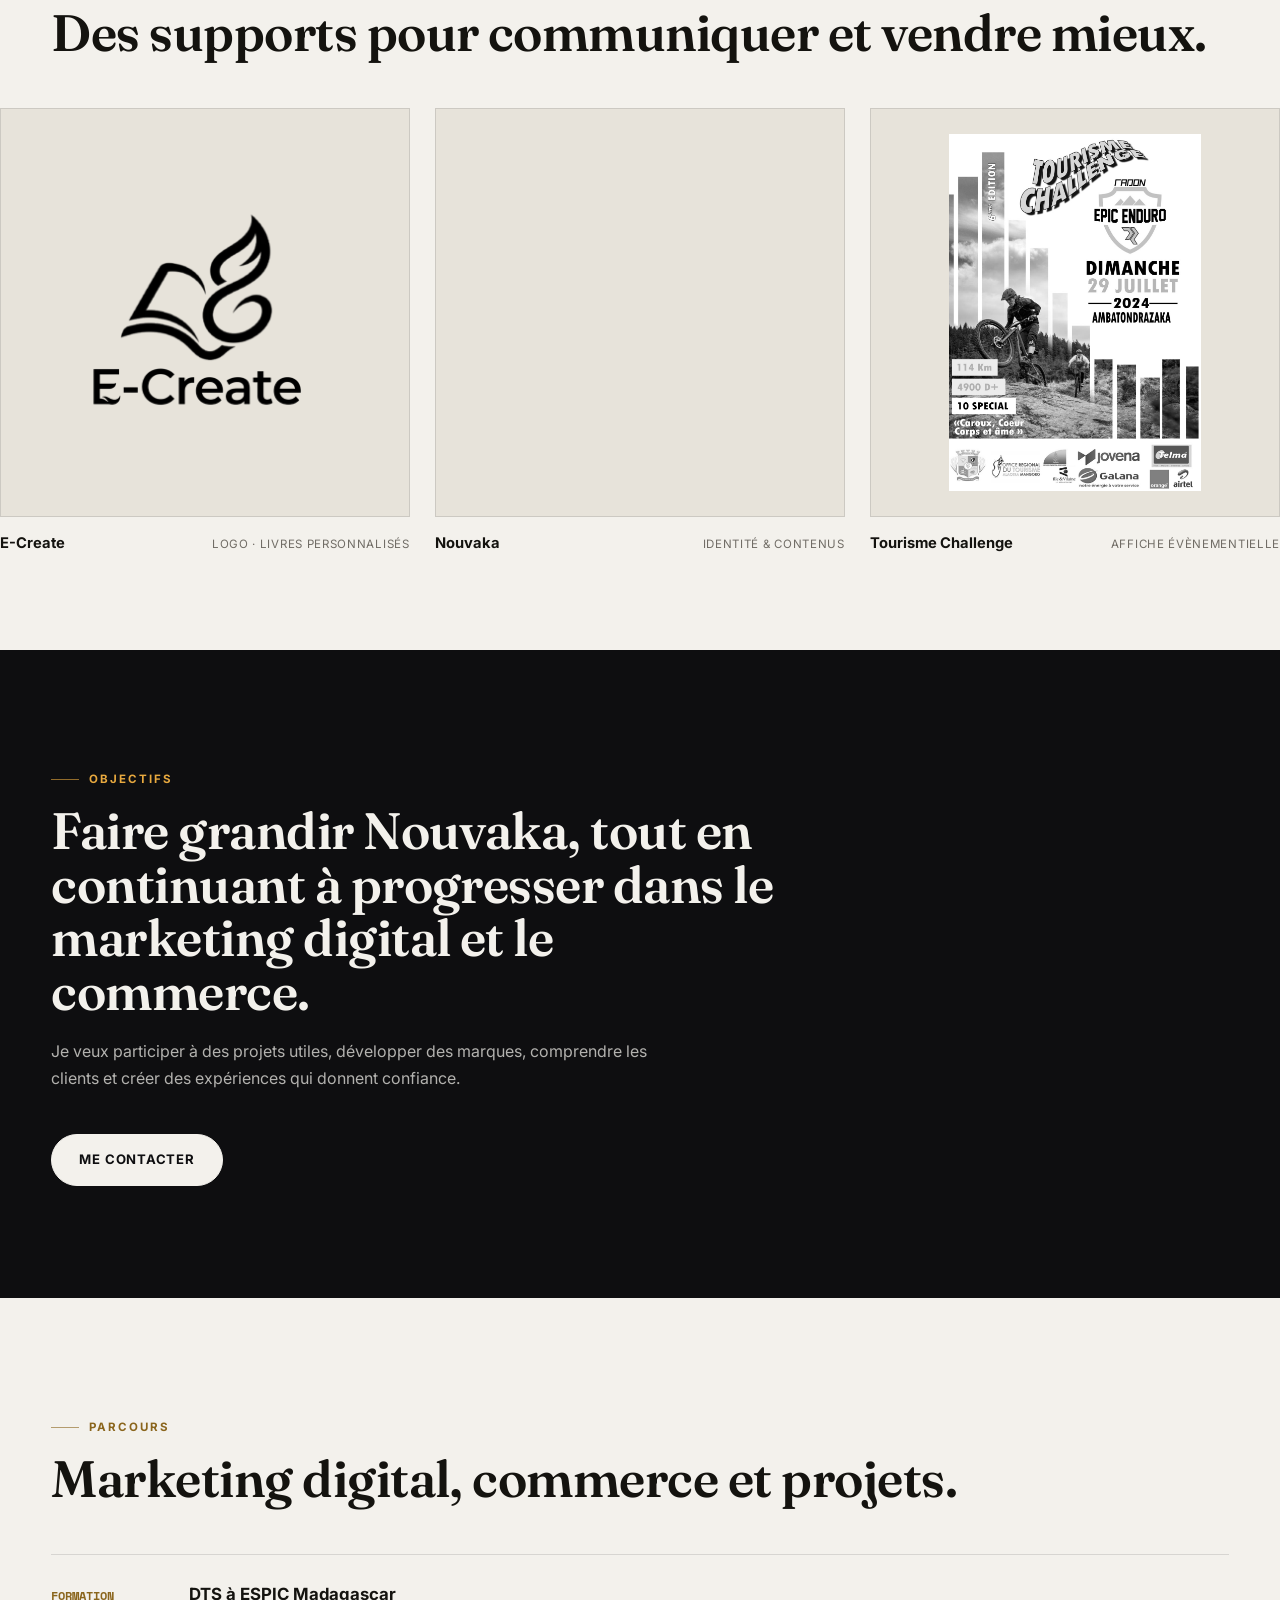
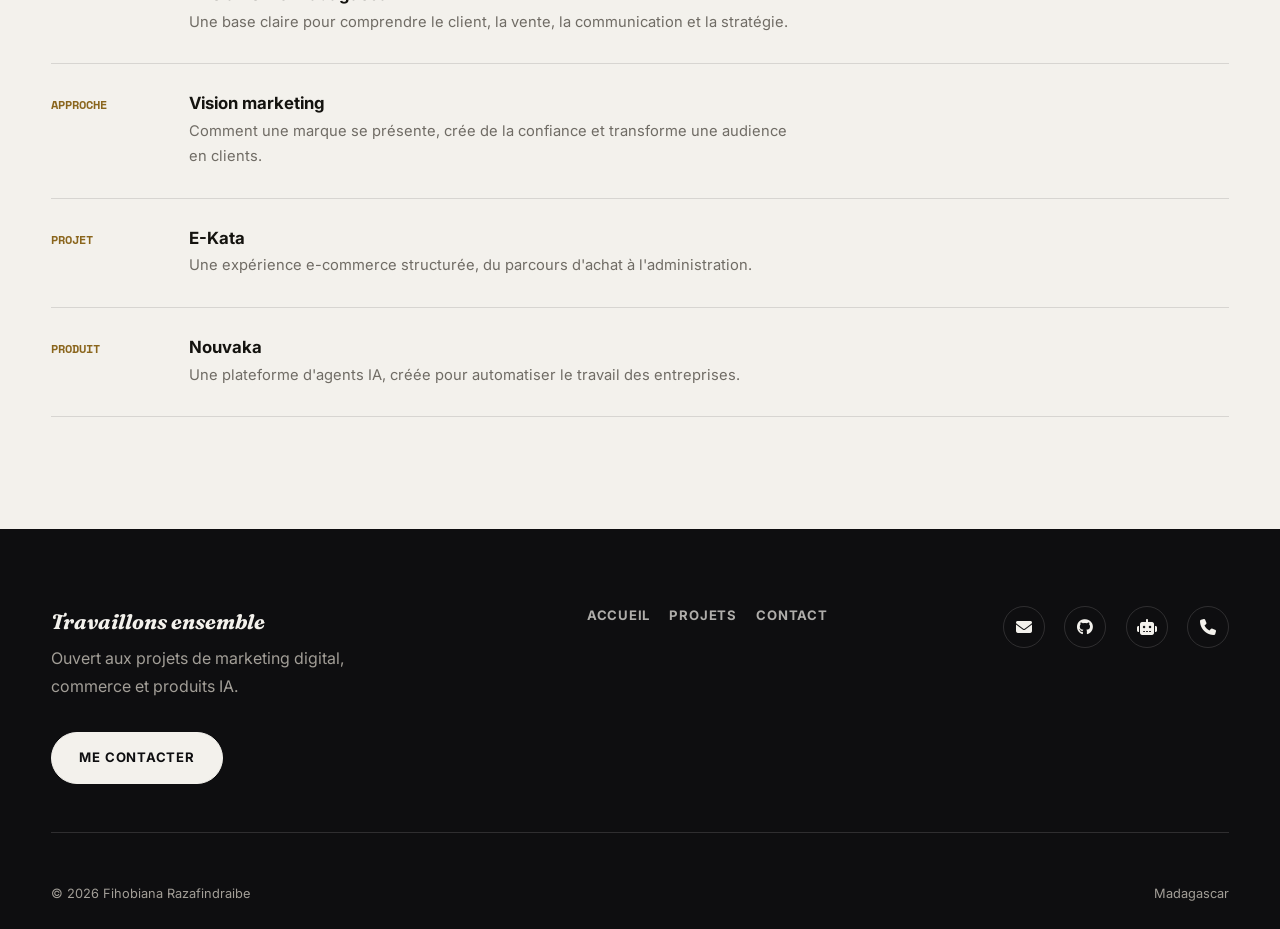
==== commit 6fe1bf04: "Passe l'accent de l'orange a un or plus doux, corrige le menu mobile et plusieurs bugs caches Le sel" ====
--- a/about.html
+++ b/about.html
@@ -17,17 +17,19 @@
   <nav class="navbar navbar-expand-lg fixed-top premium-nav" aria-label="Navigation principale">
     <div class="container-wide d-flex align-items-center justify-content-between">
       <a class="navbar-brand" href="index.html">Fihobiana</a>
-      <button class="navbar-toggler" type="button" data-bs-toggle="collapse" data-bs-target="#mainNav" aria-label="Ouvrir le menu"><span class="navbar-toggler-icon"></span></button>
+      <div class="nav-controls">
+        <div class="lang-switch" role="group" aria-label="Choisir la langue">
+          <button type="button" class="lang-btn" data-lang="en" aria-pressed="false">EN</button>
+          <button type="button" class="lang-btn is-active" data-lang="fr" aria-pressed="true">FR</button>
+        </div>
+        <button class="navbar-toggler" type="button" data-bs-toggle="collapse" data-bs-target="#mainNav" aria-controls="mainNav" aria-expanded="false" aria-label="Ouvrir le menu"><span class="navbar-toggler-icon"></span></button>
+      </div>
       <div class="collapse navbar-collapse flex-grow-0" id="mainNav">
-        <ul class="navbar-nav ms-auto align-items-lg-center gap-lg-4">
+        <ul class="navbar-nav align-items-lg-center gap-lg-4">
           <li class="nav-item"><a class="nav-link" href="index.html" data-en="Home">Accueil</a></li>
           <li class="nav-item"><a class="nav-link active" href="about.html" data-en="About">À propos</a></li>
           <li class="nav-item"><a class="nav-link" href="projects.html" data-en="Projects">Projets</a></li>
           <li class="nav-item"><a class="nav-link nav-cta" href="contact.html">Contact</a></li>
-          <li class="nav-item lang-switch" role="group" aria-label="Choisir la langue">
-            <button type="button" class="lang-btn" data-lang="en" aria-pressed="false">EN</button>
-            <button type="button" class="lang-btn is-active" data-lang="fr" aria-pressed="true">FR</button>
-          </li>
         </ul>
       </div>
     </div>
@@ -35,7 +37,7 @@
 
   <main class="page-main">
     <section class="page-hero">
-      <div class="page-hero-figure" aria-hidden="true">FR</div>
+      <div class="page-hero-figure" aria-hidden="true">01</div>
       <div class="container-wide">
         <div class="row align-items-center g-5">
           <div class="col-lg-7 reveal">
@@ -107,11 +109,11 @@
       <div class="container-wide">
         <span class="label on-light reveal" data-en="Journey">Parcours</span>
         <h2 class="reveal" style="margin-top:1rem" data-en="Digital marketing, commerce, and projects.">Marketing digital, commerce et projets.</h2>
-        <div class="value-row reveal" style="margin-top:3rem">
-          <div><i class="fa-solid fa-graduation-cap"></i><h3 data-en="DTS at ESPIC Madagascar">DTS à ESPIC Madagascar</h3><p data-en="A clear foundation to understand the customer, sales, communication, and strategy.">Une base claire pour comprendre le client, la vente, la communication et la stratégie.</p></div>
-          <div><i class="fa-solid fa-chart-line"></i><h3 data-en="Marketing vision">Vision marketing</h3><p data-en="How a brand presents itself, builds trust, and turns an audience into customers.">Comment une marque se présente, crée de la confiance et transforme une audience en clients.</p></div>
-          <div><i class="fa-solid fa-layer-group"></i><h3>E-Kata</h3><p data-en="A structured e-commerce experience, from the purchase journey to administration.">Une expérience e-commerce structurée, du parcours d'achat à l'administration.</p></div>
-          <div><i class="fa-solid fa-robot"></i><h3>Nouvaka</h3><p data-en="An AI agent platform, created to automate the work of companies.">Une plateforme d'agents IA, créée pour automatiser le travail des entreprises.</p></div>
+        <div class="timeline" style="margin-top:3rem">
+          <div class="timeline-item reveal"><span data-en="Training">Formation</span><div data-en="&lt;h3&gt;DTS at ESPIC Madagascar&lt;/h3&gt;&lt;p&gt;A clear foundation to understand the customer, sales, communication, and strategy.&lt;/p&gt;"><h3>DTS à ESPIC Madagascar</h3><p>Une base claire pour comprendre le client, la vente, la communication et la stratégie.</p></div></div>
+          <div class="timeline-item reveal"><span data-en="Approach">Approche</span><div data-en="&lt;h3&gt;Marketing vision&lt;/h3&gt;&lt;p&gt;How a brand presents itself, builds trust, and turns an audience into customers.&lt;/p&gt;"><h3>Vision marketing</h3><p>Comment une marque se présente, crée de la confiance et transforme une audience en clients.</p></div></div>
+          <div class="timeline-item reveal"><span data-en="Project">Projet</span><div data-en="&lt;h3&gt;E-Kata&lt;/h3&gt;&lt;p&gt;A structured e-commerce experience, from the purchase journey to administration.&lt;/p&gt;"><h3>E-Kata</h3><p>Une expérience e-commerce structurée, du parcours d'achat à l'administration.</p></div></div>
+          <div class="timeline-item reveal"><span data-en="Product">Produit</span><div data-en="&lt;h3&gt;Nouvaka&lt;/h3&gt;&lt;p&gt;An AI agent platform, created to automate the work of companies.&lt;/p&gt;"><h3>Nouvaka</h3><p>Une plateforme d'agents IA, créée pour automatiser le travail des entreprises.</p></div></div>
         </div>
       </div>
     </section>
--- a/assets/css/style.css
+++ b/assets/css/style.css
@@ -10,9 +10,9 @@
   --text-onlight: #14130f;
   --muted: #a29e97;
   --muted-onlight: #706c65;
-  --accent: #f2703c;
-  --accent-2: #8a3a17;
-  --accent-soft: #f7c19a;
+  --accent: #e8a93f;
+  --accent-2: #8a651c;
+  --accent-soft: #f6dba3;
   --radius: 2px;
   --shadow: 0 40px 90px rgba(0, 0, 0, .45);
   --display: "Fraunces", Georgia, "Times New Roman", serif;
@@ -31,7 +31,40 @@
   overflow-x: hidden;
   width: 100%;
 }
-::selection { background: var(--accent); color: #fff; }
+::selection { background: var(--accent); color: var(--ink); }
+
+body::after {
+  content: "";
+  position: fixed;
+  inset: 0;
+  z-index: 9999;
+  pointer-events: none;
+  opacity: .035;
+  mix-blend-mode: overlay;
+  background-image: url("data:image/svg+xml;utf8,<svg xmlns='http://www.w3.org/2000/svg' width='140' height='140'><filter id='n'><feTurbulence type='fractalNoise' baseFrequency='0.85' numOctaves='2' stitchTiles='stitch'/></filter><rect width='100%25' height='100%25' filter='url(%23n)'/></svg>");
+}
+
+:focus-visible { outline: 2px solid var(--accent); outline-offset: 3px; }
+
+.status-dot {
+  position: relative;
+  display: inline-block;
+  width: 8px;
+  height: 8px;
+  flex: none;
+  border-radius: 50%;
+  background: #3fae74;
+}
+.status-dot::after {
+  content: "";
+  position: absolute;
+  inset: -5px;
+  border-radius: 50%;
+  border: 1px solid rgba(63, 174, 116, .55);
+  animation: statusPulse 2.4s ease-out infinite;
+}
+@media (prefers-reduced-motion: reduce) { .status-dot::after { animation: none; opacity: 0; } }
+@keyframes statusPulse { 0% { transform: scale(.55); opacity: .9; } 100% { transform: scale(1.9); opacity: 0; } }
 
 img { max-width: 100%; display: block; }
 a { color: inherit; text-decoration: none; }
@@ -70,7 +103,29 @@
   backdrop-filter: blur(16px);
   border-bottom: 1px solid var(--line-dark);
 }
-.navbar-brand { font-family: var(--display); font-style: italic; font-weight: 600; font-size: 1.2rem; color: var(--text); }
+.premium-nav .container-wide { flex-wrap: wrap; row-gap: .75rem; }
+.navbar-brand { order: 1; font-family: var(--display); font-style: italic; font-weight: 600; font-size: 1.2rem; color: var(--text); }
+.nav-controls { order: 2; margin-left: auto; display: flex; align-items: center; gap: .6rem; }
+.premium-nav .navbar-collapse { order: 3; flex-basis: 100%; }
+@media (min-width: 992px) {
+  .premium-nav .navbar-collapse { order: 2; flex-basis: auto; margin-right: auto; margin-left: 2.5rem; }
+  .nav-controls { order: 3; margin-left: 0; }
+}
+@media (max-width: 991.98px) {
+  .navbar-collapse.show, .navbar-collapse.collapsing {
+    background: rgba(14, 14, 16, .97);
+    backdrop-filter: blur(18px);
+    border: 1px solid var(--line-dark);
+    border-radius: 14px;
+    padding: .5rem 1.25rem 1.25rem;
+  }
+  .navbar-collapse .navbar-nav { gap: 0 !important; }
+  .navbar-collapse .nav-link { padding: .9rem .1rem; }
+  .navbar-collapse .nav-link::after { display: none; }
+  .navbar-collapse .nav-item + .nav-item { border-top: 1px solid var(--line-dark); }
+  .navbar-collapse .nav-cta { display: inline-flex; margin: 1rem 0 .2rem; border-color: var(--line-dark); }
+  .navbar-collapse .nav-item:has(.nav-cta) { border-top: 0; }
+}
 .nav-link { font-family: var(--sans); font-size: .8rem; font-weight: 600; text-transform: uppercase; letter-spacing: .08em; color: var(--text); opacity: .68; position: relative; padding-bottom: 2px; }
 .nav-link::after { content: ""; position: absolute; left: 0; right: 100%; bottom: -2px; height: 1px; background: var(--accent); transition: right .3s var(--ease); }
 .nav-link:hover, .nav-link.active { color: var(--text); opacity: 1; }
@@ -83,7 +138,7 @@
   transition: border-color .3s ease, background .3s ease, color .3s ease;
 }
 .nav-cta::after { display: none; }
-.nav-cta:hover, .nav-cta.active { background: var(--accent); border-color: var(--accent); color: #fff; }
+.nav-cta:hover, .nav-cta.active { background: var(--accent); border-color: var(--accent); color: var(--ink); }
 .navbar-toggler { border: 0; box-shadow: none !important; }
 .navbar-toggler-icon { filter: invert(1); }
 .lang-switch {
@@ -129,7 +184,7 @@
   background: var(--text);
   transition: background .3s ease, color .3s ease, border-color .3s ease;
 }
-.btn-v2:hover { background: var(--accent); border-color: var(--accent); color: #fff; }
+.btn-v2:hover { background: var(--accent); border-color: var(--accent); color: var(--ink); }
 .btn-v2.ghost { background: transparent; color: var(--text); border-color: var(--line-dark); }
 .btn-v2.ghost:hover { border-color: var(--accent); color: var(--accent); background: transparent; }
 .btn-v2.on-light { color: var(--paper); background: var(--ink); border-color: var(--ink); }
@@ -186,7 +241,7 @@
 .hero-v2-portrait-tint {
   position: absolute;
   inset: 0;
-  background: linear-gradient(200deg, rgba(242,112,60,.16), transparent 55%);
+  background: linear-gradient(200deg, rgba(232,169,63,.18), transparent 55%);
   mix-blend-mode: color;
 }
 .hero-v2-grid {
@@ -307,7 +362,7 @@
 .work-media::after {
   content: "";
   position: absolute; inset: 0;
-  background: linear-gradient(200deg, rgba(242,112,60,.28), transparent 60%);
+  background: linear-gradient(200deg, rgba(232,169,63,.3), transparent 60%);
   opacity: 0;
   transition: opacity .5s ease;
 }
@@ -408,7 +463,7 @@
   border: 1px solid var(--line-dark);
   border-radius: 4px;
   padding: 2.5rem 1.5rem;
-  background: radial-gradient(circle at 50% 42%, rgba(242,112,60,.1), transparent 62%);
+  background: radial-gradient(circle at 50% 42%, rgba(232,169,63,.12), transparent 62%);
 }
 .emblem-tag { position: absolute; top: 1.4rem; left: 1.6rem; font-family: var(--mono); font-size: .68rem; text-transform: uppercase; letter-spacing: .16em; color: var(--muted); }
 .emblem-words { display: flex; flex-direction: column; gap: .1em; text-align: center; }
@@ -466,7 +521,7 @@
 
 .project-pills { display: flex; gap: .75rem; flex-wrap: wrap; margin-top: 1.8rem; }
 .project-pills a { padding: .6rem 1.2rem; border-radius: 999px; border: 1px solid var(--line-dark); color: var(--text); font-weight: 700; font-size: .82rem; text-transform: uppercase; letter-spacing: .04em; transition: .25s ease; }
-.project-pills a:hover { background: var(--accent); border-color: var(--accent); color: #fff; }
+.project-pills a:hover { background: var(--accent); border-color: var(--accent); color: var(--ink); }
 
 .case { scroll-margin-top: 90px; padding: clamp(5rem, 9vw, 8rem) 0; }
 .case.on-dark { background: var(--ink); color: var(--text); }
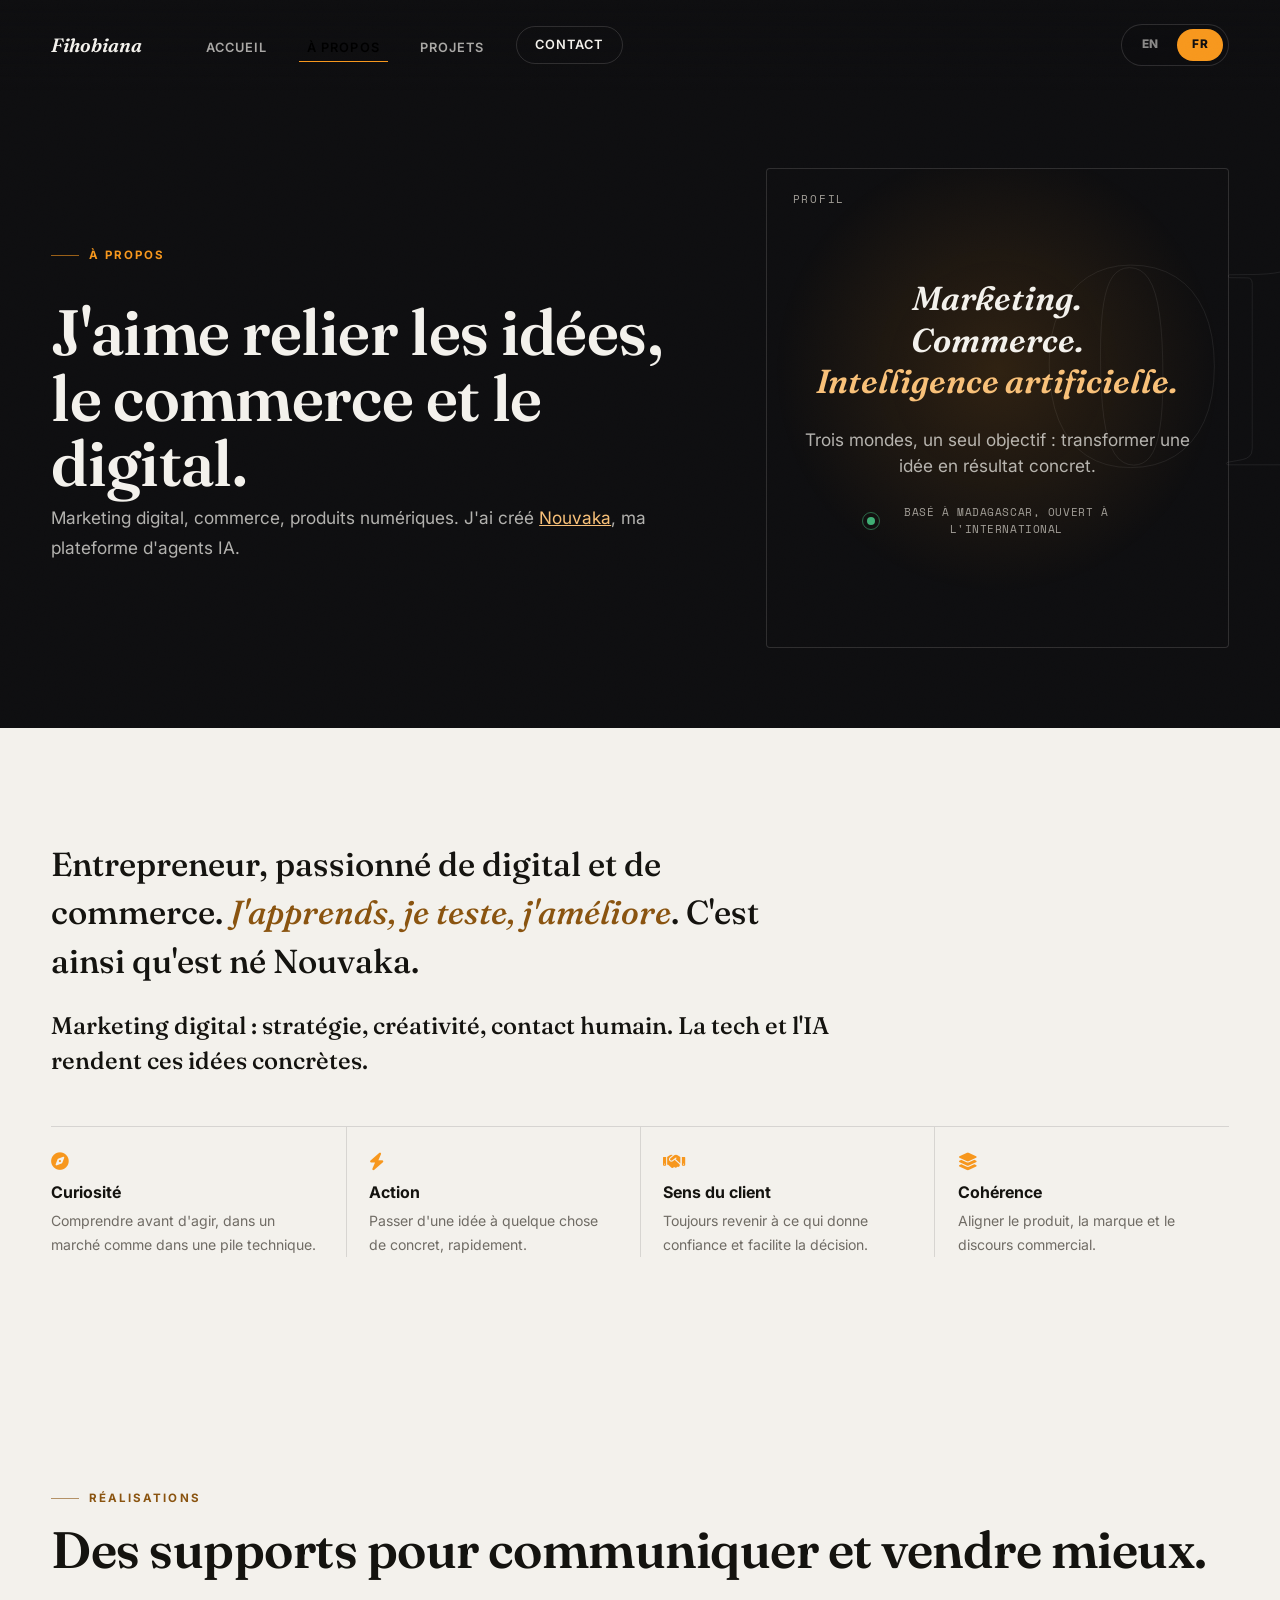
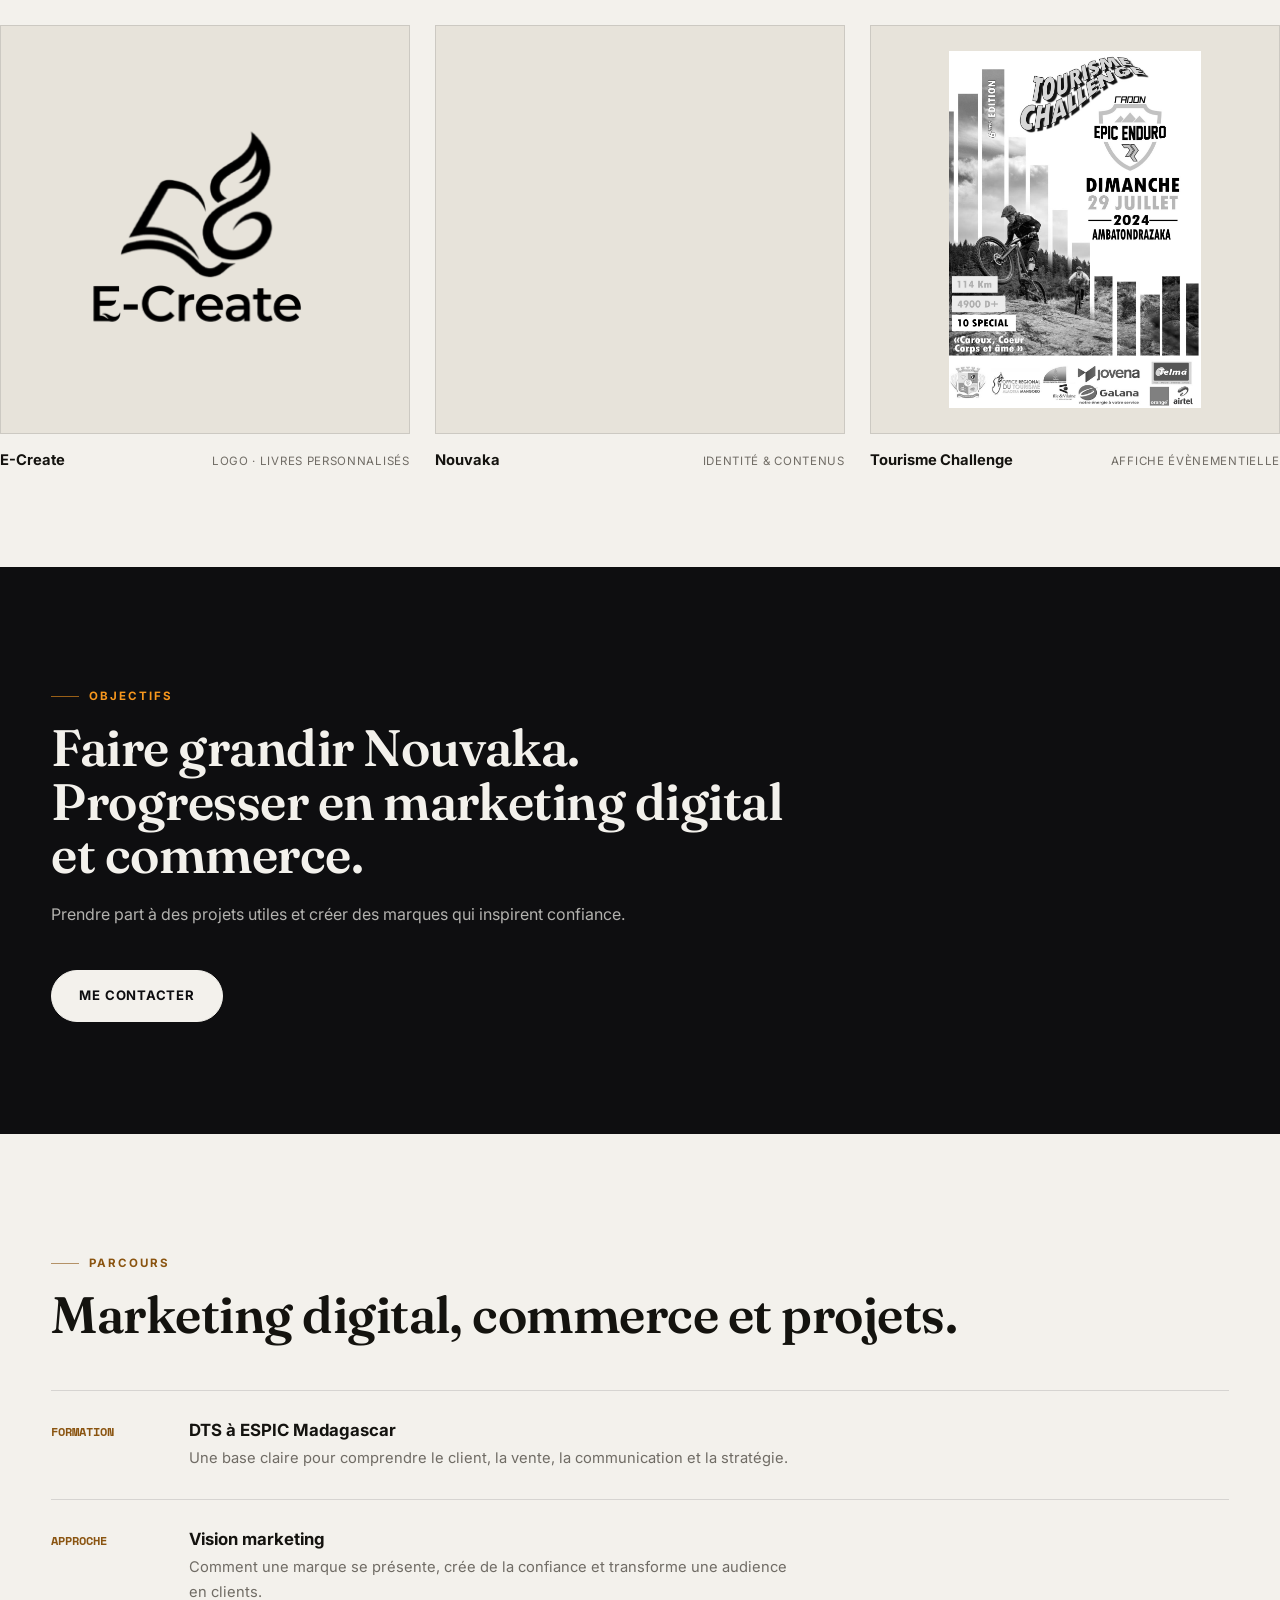
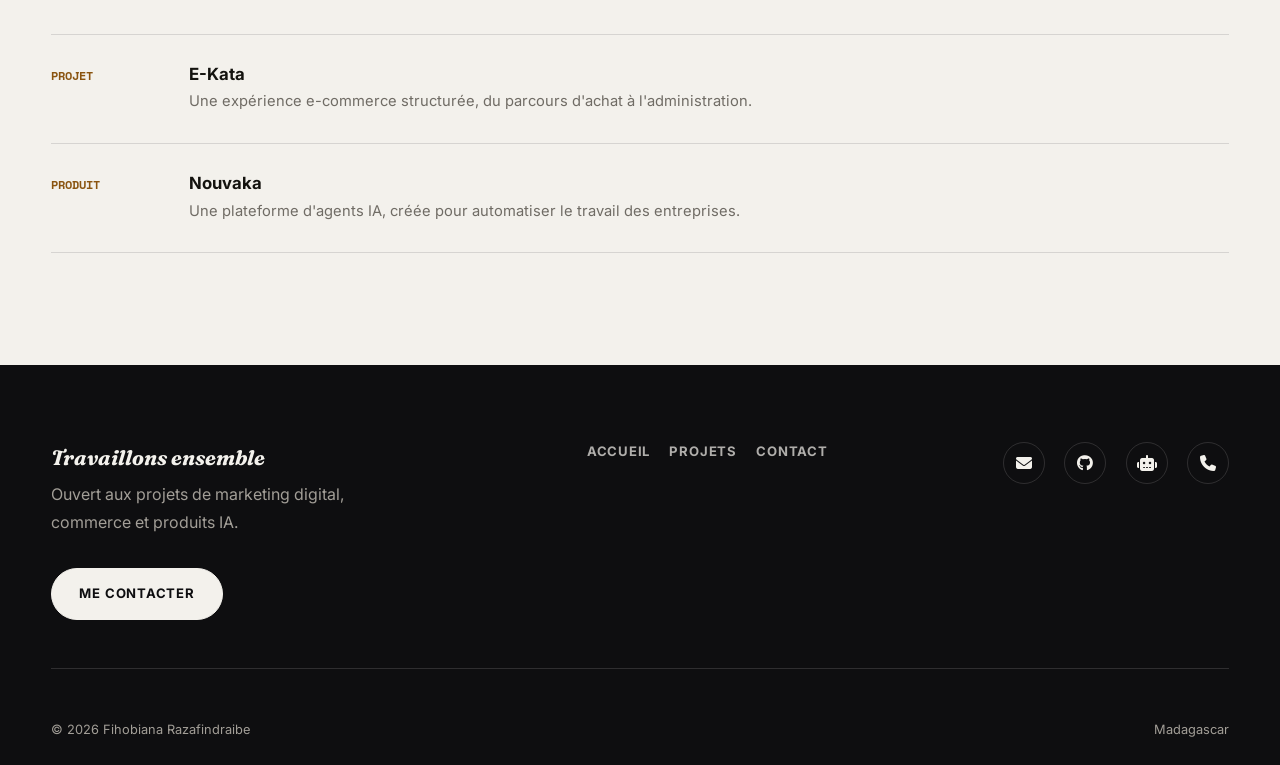
==== commit 652cb7c9: "Accent orange exact, textes raccourcis, curseur signature et micro-interactions Couleur de marque pa" ====
--- a/about.html
+++ b/about.html
@@ -42,8 +42,8 @@
         <div class="row align-items-center g-5">
           <div class="col-lg-7 reveal">
             <span class="label" data-en="About">À propos</span>
-            <h1 style="margin-top:1rem" data-en="I love connecting ideas, commerce, and digital.">J'aime relier les idées, le commerce et le digital.</h1>
-            <p data-en='I build my path around digital marketing, commerce, and digital products — up to creating &lt;a href="projects.html#nouvaka" style="color:var(--accent-soft);text-decoration:underline"&gt;Nouvaka&lt;/a&gt;, my own AI agent platform.'>Je construis mon parcours autour du marketing digital, du commerce et des produits digitaux — jusqu'à créer <a href="projects.html#nouvaka" style="color:var(--accent-soft);text-decoration:underline">Nouvaka</a>, ma propre plateforme d'agents IA.</p>
+            <h1 data-split style="margin-top:1rem" data-en="I love connecting ideas, commerce, and digital.">J'aime relier les idées, le commerce et le digital.</h1>
+            <p data-en='Digital marketing, commerce, digital products. I created &lt;a href="projects.html#nouvaka" style="color:var(--accent-soft);text-decoration:underline"&gt;Nouvaka&lt;/a&gt;, my AI agent platform.'>Marketing digital, commerce, produits numériques. J'ai créé <a href="projects.html#nouvaka" style="color:var(--accent-soft);text-decoration:underline">Nouvaka</a>, ma plateforme d'agents IA.</p>
           </div>
           <div class="col-lg-5 reveal reveal-delay">
             <div class="about-emblem">
@@ -63,8 +63,8 @@
 
     <section class="about-block">
       <div class="container-wide">
-        <p class="about-lede reveal" data-en="Entrepreneur, passionate about digital and commerce. &lt;em&gt;I love learning, testing, improving&lt;/em&gt; — and turning a simple idea into a solid project. This approach led me to create Nouvaka.">Entrepreneur, passionné par le digital et le commerce. <em>J'aime apprendre, tester, améliorer</em> — et transformer une idée simple en projet solide. Cette démarche m'a mené à créer Nouvaka.</p>
-        <p class="about-lede reveal reveal-delay" style="margin-top:1.5rem;font-size:clamp(1.2rem,2vw,1.5rem)" data-en="Digital marketing blends strategy, creativity, and human contact. Tech and AI give me the means to make these ideas real — up to turning them into a product.">Le marketing digital mélange stratégie, créativité et contact humain. La tech et l'IA me donnent les moyens de rendre ces idées concrètes — jusqu'à en faire un produit.</p>
+        <p class="about-lede reveal" data-en="Entrepreneur, passionate about digital and commerce. &lt;em&gt;I learn, test, improve&lt;/em&gt;. That is how Nouvaka was born.">Entrepreneur, passionné de digital et de commerce. <em>J'apprends, je teste, j'améliore</em>. C'est ainsi qu'est né Nouvaka.</p>
+        <p class="about-lede reveal reveal-delay" style="margin-top:1.5rem;font-size:clamp(1.2rem,2vw,1.5rem)" data-en="Digital marketing: strategy, creativity, human contact. Tech and AI make these ideas real.">Marketing digital&nbsp;: stratégie, créativité, contact humain. La tech et l'IA rendent ces idées concrètes.</p>
         <div class="value-row reveal">
           <div><i class="fa-solid fa-compass"></i><h3 data-en="Curiosity">Curiosité</h3><p data-en="Understand before acting, in a market as much as in a tech stack.">Comprendre avant d'agir, dans un marché comme dans une pile technique.</p></div>
           <div><i class="fa-solid fa-bolt"></i><h3 data-en="Action">Action</h3><p data-en="Turn an idea into something concrete, quickly.">Passer d'une idée à quelque chose de concret, rapidement.</p></div>
@@ -99,8 +99,8 @@
     <section class="about-block on-dark">
       <div class="container-wide">
         <span class="label reveal" data-en="Goals">Objectifs</span>
-        <h2 class="reveal" style="margin-top:1rem;max-width:760px" data-en="Grow Nouvaka, while continuing to progress in digital marketing and commerce.">Faire grandir Nouvaka, tout en continuant à progresser dans le marketing digital et le commerce.</h2>
-        <p class="reveal reveal-delay" style="max-width:640px;margin-top:1.2rem" data-en="I want to take part in useful projects, develop brands, understand customers, and create experiences that build trust.">Je veux participer à des projets utiles, développer des marques, comprendre les clients et créer des expériences qui donnent confiance.</p>
+        <h2 class="reveal" style="margin-top:1rem;max-width:760px" data-en="Grow Nouvaka. Keep progressing in digital marketing and commerce.">Faire grandir Nouvaka. Progresser en marketing digital et commerce.</h2>
+        <p class="reveal reveal-delay" style="max-width:640px;margin-top:1.2rem" data-en="Take part in useful projects and build brands people trust.">Prendre part à des projets utiles et créer des marques qui inspirent confiance.</p>
         <a class="btn-v2 magnetic reveal" href="contact.html" style="margin-top:1.6rem" data-en="Contact me">Me contacter</a>
       </div>
     </section>
--- a/assets/css/style.css
+++ b/assets/css/style.css
@@ -10,9 +10,9 @@
   --text-onlight: #14130f;
   --muted: #a29e97;
   --muted-onlight: #706c65;
-  --accent: #e8a93f;
-  --accent-2: #8a651c;
-  --accent-soft: #f6dba3;
+  --accent: #f7971d;
+  --accent-2: #8a5410;
+  --accent-soft: #f8c078;
   --radius: 2px;
   --shadow: 0 40px 90px rgba(0, 0, 0, .45);
   --display: "Fraunces", Georgia, "Times New Roman", serif;
@@ -241,7 +241,7 @@
 .hero-v2-portrait-tint {
   position: absolute;
   inset: 0;
-  background: linear-gradient(200deg, rgba(232,169,63,.18), transparent 55%);
+  background: linear-gradient(200deg, rgba(247,151,29,.18), transparent 55%);
   mix-blend-mode: color;
 }
 .hero-v2-grid {
@@ -362,7 +362,7 @@
 .work-media::after {
   content: "";
   position: absolute; inset: 0;
-  background: linear-gradient(200deg, rgba(232,169,63,.3), transparent 60%);
+  background: linear-gradient(200deg, rgba(247,151,29,.3), transparent 60%);
   opacity: 0;
   transition: opacity .5s ease;
 }
@@ -463,7 +463,7 @@
   border: 1px solid var(--line-dark);
   border-radius: 4px;
   padding: 2.5rem 1.5rem;
-  background: radial-gradient(circle at 50% 42%, rgba(232,169,63,.12), transparent 62%);
+  background: radial-gradient(circle at 50% 42%, rgba(247,151,29,.14), transparent 62%);
 }
 .emblem-tag { position: absolute; top: 1.4rem; left: 1.6rem; font-family: var(--mono); font-size: .68rem; text-transform: uppercase; letter-spacing: .16em; color: var(--muted); }
 .emblem-words { display: flex; flex-direction: column; gap: .1em; text-align: center; }
@@ -594,9 +594,70 @@
 .socials a:hover { border-color: var(--accent); color: var(--accent); }
 .copyright { margin-top: 1.6rem; padding-top: 1.6rem; font-size: .8rem; color: var(--muted); display: flex; justify-content: space-between; flex-wrap: wrap; gap: .6rem; }
 
-.reveal { opacity: 0; transform: translateY(34px); transition: opacity .8s var(--ease), transform .8s var(--ease); }
+.reveal { opacity: 0; transform: translateY(34px); filter: blur(7px); transition: opacity .9s var(--ease), transform .9s var(--ease), filter .9s var(--ease); }
 .reveal-delay { transition-delay: .16s; }
-.reveal.is-visible { opacity: 1; transform: translateY(0); }
+.reveal.is-visible { opacity: 1; transform: translateY(0); filter: blur(0); }
+@media (prefers-reduced-motion: reduce) {
+  .reveal { transition: none; opacity: 1; transform: none; filter: none; }
+}
+
+[data-split] .split-word { display: inline-block; overflow: hidden; vertical-align: top; padding-bottom: .12em; margin-bottom: -.12em; }
+[data-split] .split-word-inner {
+  display: inline-block;
+  transform: translateY(112%);
+  filter: blur(9px);
+  opacity: 0;
+  transition: transform .85s var(--ease), filter .85s var(--ease), opacity .6s ease;
+  transition-delay: calc(var(--i, 0) * 55ms);
+}
+.reveal.is-visible [data-split] .split-word-inner { transform: translateY(0); filter: blur(0); opacity: 1; }
+@media (prefers-reduced-motion: reduce) {
+  [data-split] .split-word-inner { transition: none; transform: none; filter: none; opacity: 1; }
+}
+
+.hero-v2-name .split-char {
+  display: inline-block;
+  opacity: 0;
+  filter: blur(16px);
+  transform: translateY(.18em) scale(.94);
+  transition: opacity 1.2s var(--ease), filter 1.2s var(--ease), transform 1.2s var(--ease);
+  transition-delay: calc(var(--i, 0) * 38ms);
+}
+.hero-v2-name.is-loaded .split-char { opacity: 1; filter: blur(0); transform: translateY(0) scale(1); }
+@media (prefers-reduced-motion: reduce) {
+  .hero-v2-name .split-char { transition: none; opacity: 1; filter: none; transform: none; }
+}
+
+.cursor-dot, .cursor-glow {
+  position: fixed;
+  top: 0;
+  left: 0;
+  z-index: 10000;
+  pointer-events: none;
+  border-radius: 50%;
+  opacity: 0;
+  will-change: transform;
+}
+.cursor-dot {
+  width: 9px;
+  height: 9px;
+  background: #fff;
+  mix-blend-mode: difference;
+  transition: opacity .3s ease, width .25s var(--ease), height .25s var(--ease);
+}
+.cursor-dot.is-active { width: 15px; height: 15px; }
+.cursor-glow {
+  width: 46px;
+  height: 46px;
+  background: radial-gradient(circle, rgba(247,151,29,.85), rgba(247,151,29,0) 70%);
+  mix-blend-mode: screen;
+  transition: opacity .35s ease, width .4s var(--ease), height .4s var(--ease);
+}
+.cursor-glow.is-active { width: 88px; height: 88px; }
+html.has-custom-cursor, html.has-custom-cursor a, html.has-custom-cursor button { cursor: none; }
+@media (hover: none), (pointer: coarse), (prefers-reduced-motion: reduce) {
+  .cursor-dot, .cursor-glow { display: none; }
+}
 
 @media (max-width: 991.98px) {
   .hero-v2-name span { font-size: clamp(4.5rem, 20vw, 8rem); }
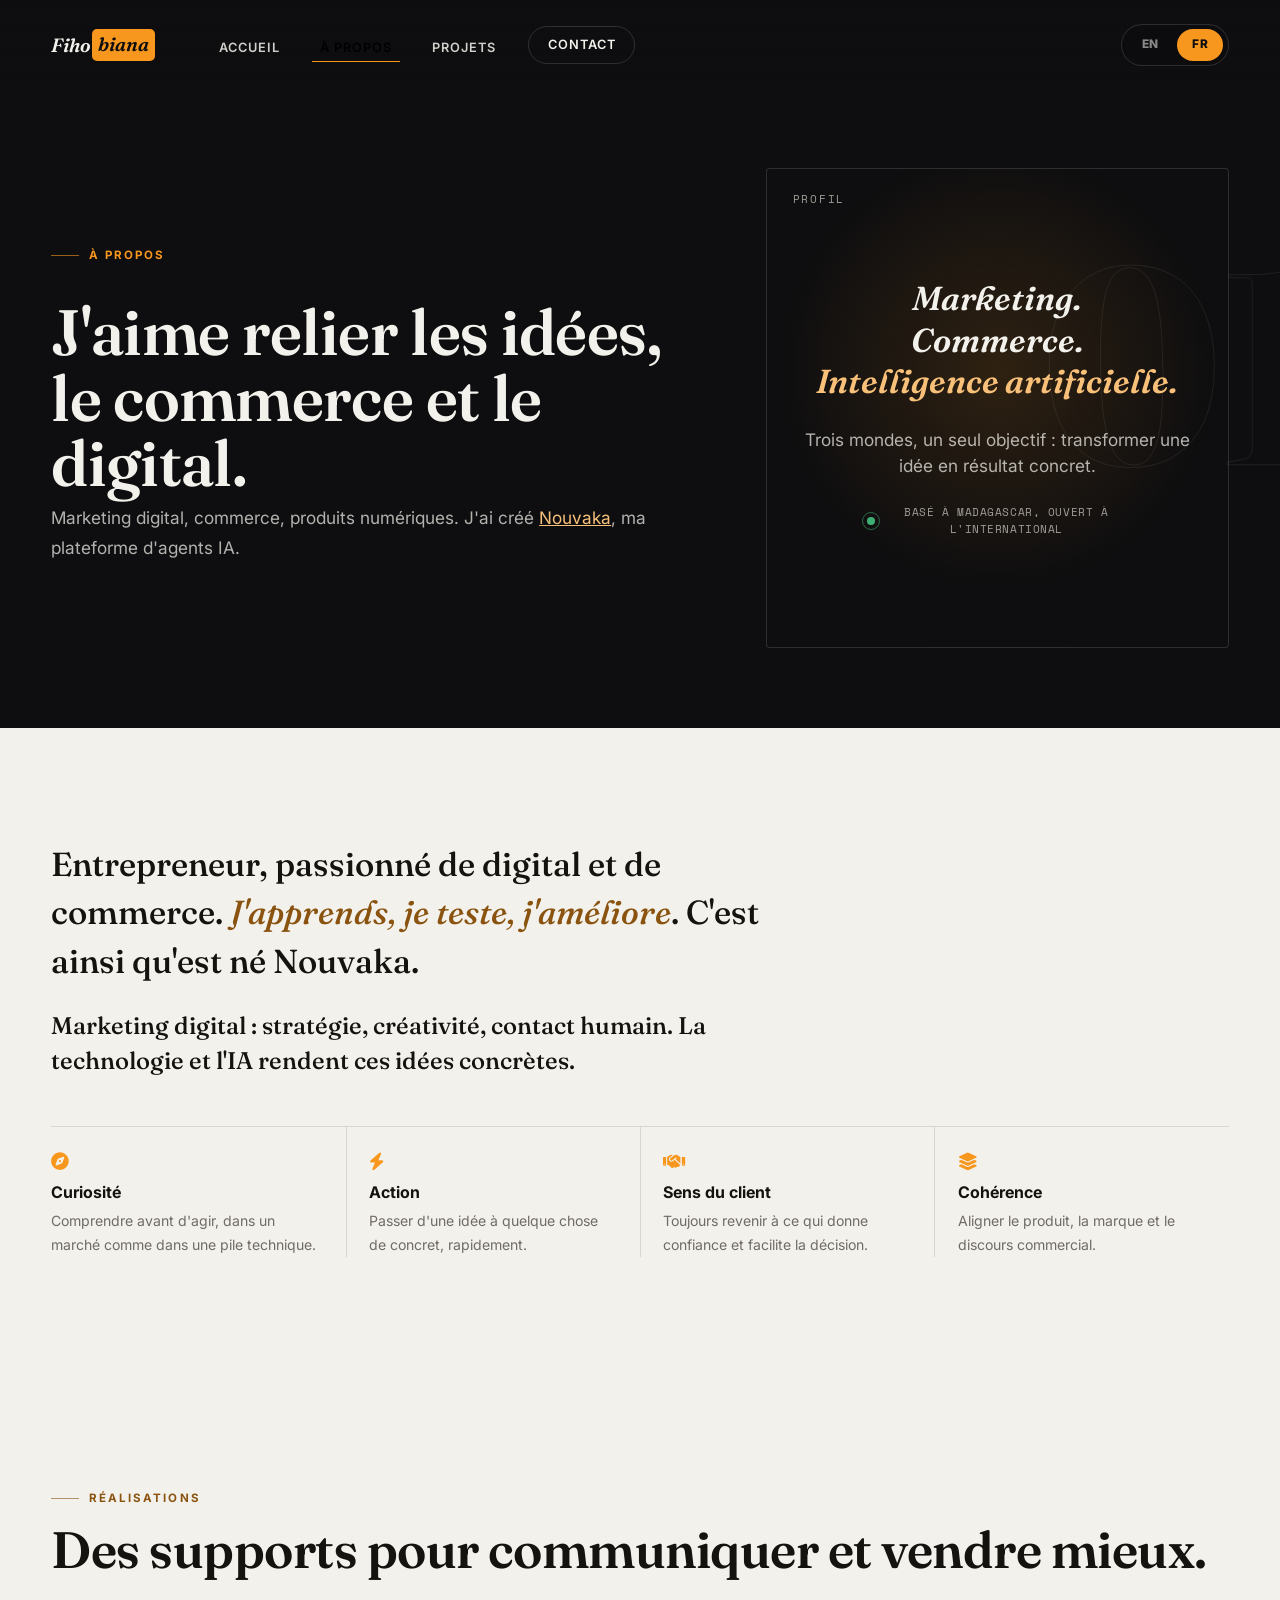
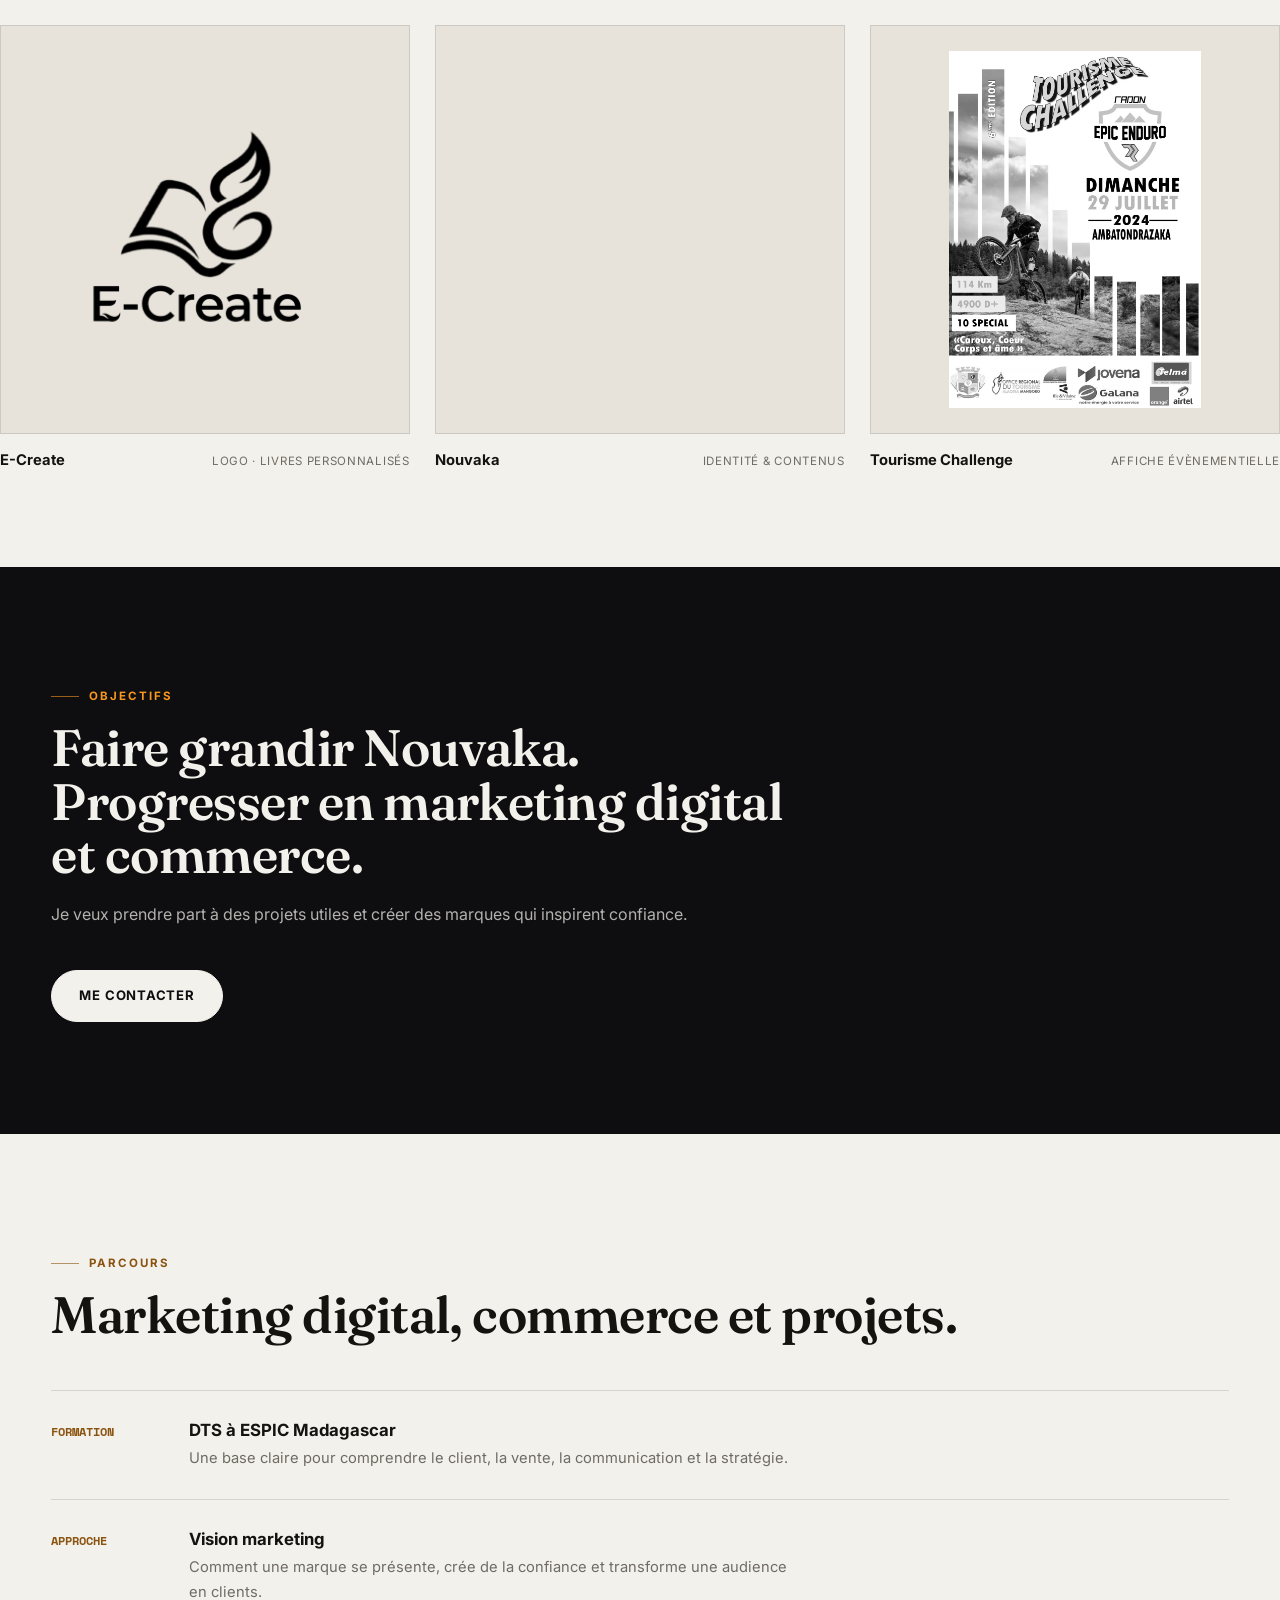
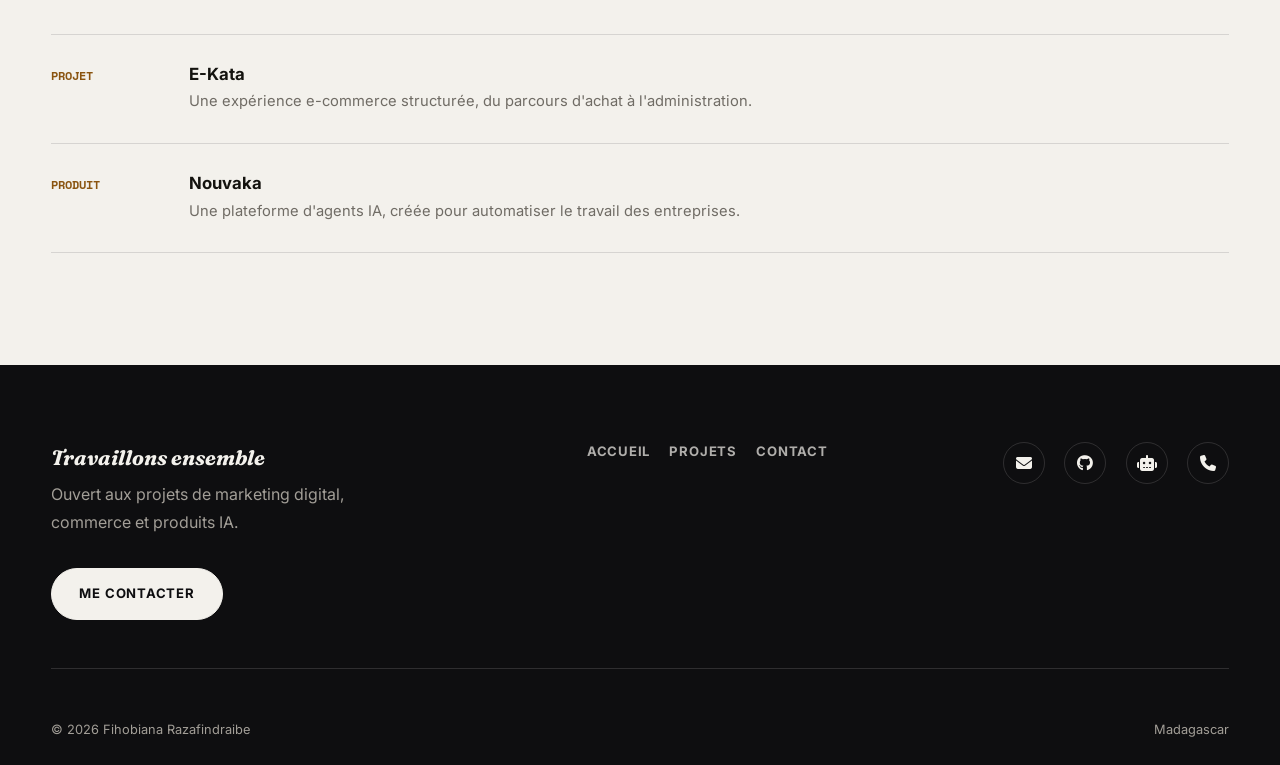
==== commit ba54bef4: "Corrige les phrases sans verbe, retire le curseur, renforce le contraste et allege les animations Pl" ====
--- a/about.html
+++ b/about.html
@@ -16,7 +16,7 @@
 <body>
   <nav class="navbar navbar-expand-lg fixed-top premium-nav" aria-label="Navigation principale">
     <div class="container-wide d-flex align-items-center justify-content-between">
-      <a class="navbar-brand" href="index.html">Fihobiana</a>
+      <a class="navbar-brand" href="index.html"><span class="brand-fiho">Fiho</span><span class="brand-biana">biana</span></a>
       <div class="nav-controls">
         <div class="lang-switch" role="group" aria-label="Choisir la langue">
           <button type="button" class="lang-btn" data-lang="en" aria-pressed="false">EN</button>
@@ -42,7 +42,7 @@
         <div class="row align-items-center g-5">
           <div class="col-lg-7 reveal">
             <span class="label" data-en="About">À propos</span>
-            <h1 data-split style="margin-top:1rem" data-en="I love connecting ideas, commerce, and digital.">J'aime relier les idées, le commerce et le digital.</h1>
+            <h1 style="margin-top:1rem" data-en="I love connecting ideas, commerce, and digital.">J'aime relier les idées, le commerce et le digital.</h1>
             <p data-en='Digital marketing, commerce, digital products. I created &lt;a href="projects.html#nouvaka" style="color:var(--accent-soft);text-decoration:underline"&gt;Nouvaka&lt;/a&gt;, my AI agent platform.'>Marketing digital, commerce, produits numériques. J'ai créé <a href="projects.html#nouvaka" style="color:var(--accent-soft);text-decoration:underline">Nouvaka</a>, ma plateforme d'agents IA.</p>
           </div>
           <div class="col-lg-5 reveal reveal-delay">
@@ -64,7 +64,7 @@
     <section class="about-block">
       <div class="container-wide">
         <p class="about-lede reveal" data-en="Entrepreneur, passionate about digital and commerce. &lt;em&gt;I learn, test, improve&lt;/em&gt;. That is how Nouvaka was born.">Entrepreneur, passionné de digital et de commerce. <em>J'apprends, je teste, j'améliore</em>. C'est ainsi qu'est né Nouvaka.</p>
-        <p class="about-lede reveal reveal-delay" style="margin-top:1.5rem;font-size:clamp(1.2rem,2vw,1.5rem)" data-en="Digital marketing: strategy, creativity, human contact. Tech and AI make these ideas real.">Marketing digital&nbsp;: stratégie, créativité, contact humain. La tech et l'IA rendent ces idées concrètes.</p>
+        <p class="about-lede reveal reveal-delay" style="margin-top:1.5rem;font-size:clamp(1.2rem,2vw,1.5rem)" data-en="Digital marketing: strategy, creativity, human contact. Technology and AI make these ideas real.">Marketing digital&nbsp;: stratégie, créativité, contact humain. La technologie et l'IA rendent ces idées concrètes.</p>
         <div class="value-row reveal">
           <div><i class="fa-solid fa-compass"></i><h3 data-en="Curiosity">Curiosité</h3><p data-en="Understand before acting, in a market as much as in a tech stack.">Comprendre avant d'agir, dans un marché comme dans une pile technique.</p></div>
           <div><i class="fa-solid fa-bolt"></i><h3 data-en="Action">Action</h3><p data-en="Turn an idea into something concrete, quickly.">Passer d'une idée à quelque chose de concret, rapidement.</p></div>
@@ -100,7 +100,7 @@
       <div class="container-wide">
         <span class="label reveal" data-en="Goals">Objectifs</span>
         <h2 class="reveal" style="margin-top:1rem;max-width:760px" data-en="Grow Nouvaka. Keep progressing in digital marketing and commerce.">Faire grandir Nouvaka. Progresser en marketing digital et commerce.</h2>
-        <p class="reveal reveal-delay" style="max-width:640px;margin-top:1.2rem" data-en="Take part in useful projects and build brands people trust.">Prendre part à des projets utiles et créer des marques qui inspirent confiance.</p>
+        <p class="reveal reveal-delay" style="max-width:640px;margin-top:1.2rem" data-en="I want to take part in useful projects and build brands people trust.">Je veux prendre part à des projets utiles et créer des marques qui inspirent confiance.</p>
         <a class="btn-v2 magnetic reveal" href="contact.html" style="margin-top:1.6rem" data-en="Contact me">Me contacter</a>
       </div>
     </section>
--- a/assets/css/style.css
+++ b/assets/css/style.css
@@ -33,17 +33,6 @@
 }
 ::selection { background: var(--accent); color: var(--ink); }
 
-body::after {
-  content: "";
-  position: fixed;
-  inset: 0;
-  z-index: 9999;
-  pointer-events: none;
-  opacity: .035;
-  mix-blend-mode: overlay;
-  background-image: url("data:image/svg+xml;utf8,<svg xmlns='http://www.w3.org/2000/svg' width='140' height='140'><filter id='n'><feTurbulence type='fractalNoise' baseFrequency='0.85' numOctaves='2' stitchTiles='stitch'/></filter><rect width='100%25' height='100%25' filter='url(%23n)'/></svg>");
-}
-
 :focus-visible { outline: 2px solid var(--accent); outline-offset: 3px; }
 
 .status-dot {
@@ -93,7 +82,7 @@
 
 .premium-nav {
   padding: 1.5rem 0;
-  background: linear-gradient(180deg, rgba(14,14,16,.5), transparent);
+  background: linear-gradient(180deg, rgba(14,14,16,.7), rgba(14,14,16,.15));
   border-bottom: 1px solid transparent;
   transition: background .4s ease, border-color .4s ease, padding .3s ease;
 }
@@ -104,7 +93,9 @@
   border-bottom: 1px solid var(--line-dark);
 }
 .premium-nav .container-wide { flex-wrap: wrap; row-gap: .75rem; }
-.navbar-brand { order: 1; font-family: var(--display); font-style: italic; font-weight: 600; font-size: 1.2rem; color: var(--text); }
+.navbar-brand { order: 1; display: inline-flex; align-items: center; font-family: var(--display); font-style: italic; font-weight: 600; font-size: 1.2rem; }
+.brand-fiho { color: var(--text); }
+.brand-biana { color: var(--ink); background: var(--accent); padding: .05em .3em .1em; border-radius: 5px; margin-left: 1px; }
 .nav-controls { order: 2; margin-left: auto; display: flex; align-items: center; gap: .6rem; }
 .premium-nav .navbar-collapse { order: 3; flex-basis: 100%; }
 @media (min-width: 992px) {
@@ -126,7 +117,7 @@
   .navbar-collapse .nav-cta { display: inline-flex; margin: 1rem 0 .2rem; border-color: var(--line-dark); }
   .navbar-collapse .nav-item:has(.nav-cta) { border-top: 0; }
 }
-.nav-link { font-family: var(--sans); font-size: .8rem; font-weight: 600; text-transform: uppercase; letter-spacing: .08em; color: var(--text); opacity: .68; position: relative; padding-bottom: 2px; }
+.nav-link { font-family: var(--sans); font-size: .8rem; font-weight: 600; text-transform: uppercase; letter-spacing: .08em; color: var(--text); opacity: .85; position: relative; padding-bottom: 2px; }
 .nav-link::after { content: ""; position: absolute; left: 0; right: 100%; bottom: -2px; height: 1px; background: var(--accent); transition: right .3s var(--ease); }
 .nav-link:hover, .nav-link.active { color: var(--text); opacity: 1; }
 .nav-link.active::after, .nav-link:hover::after { right: 0; }
@@ -135,10 +126,11 @@
   padding: .55rem 1.15rem !important;
   border: 1px solid var(--line-dark);
   border-radius: 999px;
-  transition: border-color .3s ease, background .3s ease, color .3s ease;
+  transition: border-color .3s ease, background .3s ease, color .3s ease, transform 160ms var(--ease);
 }
 .nav-cta::after { display: none; }
 .nav-cta:hover, .nav-cta.active { background: var(--accent); border-color: var(--accent); color: var(--ink); }
+.nav-cta:active { transform: scale(.95); }
 .navbar-toggler { border: 0; box-shadow: none !important; }
 .navbar-toggler-icon { filter: invert(1); }
 .lang-switch {
@@ -162,9 +154,10 @@
   padding: .42rem .95rem;
   border-radius: 999px;
   color: rgba(243, 241, 236, .55);
-  transition: background .25s ease, color .25s ease;
+  transition: background .25s ease, color .25s ease, transform 160ms var(--ease);
 }
 .lang-btn:hover { color: var(--text); }
+.lang-btn:active { transform: scale(.92); }
 .lang-btn.is-active { background: var(--accent); color: var(--ink); }
 .lang-btn.is-active:hover { color: var(--ink); }
 
@@ -182,9 +175,10 @@
   letter-spacing: .06em;
   color: var(--ink);
   background: var(--text);
-  transition: background .3s ease, color .3s ease, border-color .3s ease;
+  transition: background .3s ease, color .3s ease, border-color .3s ease, transform 160ms var(--ease);
 }
 .btn-v2:hover { background: var(--accent); border-color: var(--accent); color: var(--ink); }
+.btn-v2:active { transform: scale(.97); }
 .btn-v2.ghost { background: transparent; color: var(--text); border-color: var(--line-dark); }
 .btn-v2.ghost:hover { border-color: var(--accent); color: var(--accent); background: transparent; }
 .btn-v2.on-light { color: var(--paper); background: var(--ink); border-color: var(--ink); }
@@ -358,7 +352,6 @@
 }
 .work-media { position: relative; z-index: 1; overflow: hidden; aspect-ratio: 4 / 3; }
 .work-media img { width: 100%; height: 100%; object-fit: cover; object-position: top; transition: transform .8s var(--ease); }
-.work-item:hover .work-media img { transform: scale(1.06); }
 .work-media::after {
   content: "";
   position: absolute; inset: 0;
@@ -366,7 +359,6 @@
   opacity: 0;
   transition: opacity .5s ease;
 }
-.work-item:hover .work-media::after { opacity: 1; }
 .work-copy { position: relative; z-index: 1; }
 .work-copy .label { margin-bottom: 1.1rem; }
 .work-copy h3 { font-family: var(--display); font-weight: 600; font-size: clamp(1.8rem, 3vw, 2.6rem); color: var(--text); margin: 0 0 1rem; letter-spacing: -.01em; }
@@ -375,8 +367,12 @@
 .work-tags span { font-family: var(--mono); font-size: .72rem; padding: .35rem .7rem; border: 1px solid var(--line-dark); border-radius: 999px; color: rgba(243,241,236,.7); }
 .work-link { display: inline-flex; align-items: center; gap: .6rem; font-weight: 700; font-size: .92rem; color: var(--text); }
 .work-link i { font-size: .78rem; transition: transform .3s var(--ease); }
-.work-link:hover i { transform: translateX(6px); }
 .work-item.featured .work-copy h3 { font-size: clamp(2.1rem, 3.6vw, 3.1rem); }
+@media (hover: hover) and (pointer: fine) {
+  .work-item:hover .work-media img { transform: scale(1.06); }
+  .work-item:hover .work-media::after { opacity: 1; }
+  .work-link:hover i { transform: translateX(6px); }
+}
 
 .capabilities { background: var(--paper); padding: clamp(6rem, 10vw, 9rem) 0; }
 .capabilities-grid { display: grid; grid-template-columns: .8fr 1.2fr; gap: clamp(3rem, 6vw, 5rem); }
@@ -391,12 +387,14 @@
   transition: padding-left .3s var(--ease);
 }
 .cap-row:last-child { border-bottom: 1px solid var(--line-light); }
-.cap-row:hover { padding-left: .6rem; }
 .cap-index { font-family: var(--mono); font-size: .8rem; color: var(--accent); }
 .cap-row h3 { margin: 0; font-family: var(--display); font-weight: 500; font-size: 1.4rem; letter-spacing: 0; }
 .cap-row p { margin: .35rem 0 0; font-size: .92rem; max-width: 440px; }
 .cap-row i { font-size: 1.1rem; color: var(--graphite); transition: color .3s ease, transform .3s var(--ease); }
-.cap-row:hover i { color: var(--accent); transform: translate(4px, -4px); }
+@media (hover: hover) and (pointer: fine) {
+  .cap-row:hover { padding-left: .6rem; }
+  .cap-row:hover i { color: var(--accent); transform: translate(4px, -4px); }
+}
 .skill-groups { display: flex; flex-direction: column; gap: 1.7rem; }
 .skill-group-label { display: block; font-family: var(--sans); font-size: .72rem; font-weight: 700; text-transform: uppercase; letter-spacing: .1em; color: var(--graphite); margin-bottom: .75rem; }
 .tag-row { display: flex; flex-wrap: wrap; gap: .55rem; }
@@ -494,7 +492,9 @@
 .gallery-strip img { width: 100%; height: 100%; object-fit: cover; object-position: top; filter: grayscale(1); transition: filter .4s ease, transform .6s var(--ease); }
 .gallery-strip img[src*="photos"] { object-fit: contain; object-position: center; padding: 1.6rem; }
 .gallery-strip img.cover { object-fit: cover; object-position: top; padding: 0; }
-.gallery-strip figure:hover img { filter: grayscale(0); transform: scale(1.05); }
+@media (hover: hover) and (pointer: fine) {
+  .gallery-strip figure:hover img { filter: grayscale(0); transform: scale(1.05); }
+}
 
 .strip-media.cycle img {
   position: absolute;
@@ -559,7 +559,9 @@
 .gallery-grid { display: grid; grid-template-columns: repeat(2, minmax(0, 1fr)); gap: 1px; background: var(--line-light); margin-top: 2rem; }
 .gallery-item { border: 0; padding: 0; background: var(--paper); overflow: hidden; cursor: zoom-in; }
 .gallery-item img { width: 100%; aspect-ratio: 16 / 9; object-fit: cover; transition: transform .6s var(--ease); }
-.gallery-item:hover img { transform: scale(1.05); }
+@media (hover: hover) and (pointer: fine) {
+  .gallery-item:hover img { transform: scale(1.05); }
+}
 .lightbox { position: fixed; inset: 0; z-index: 2000; display: none; align-items: center; justify-content: center; padding: 4vw; background: rgba(14,14,16,.94); }
 .lightbox.is-open { display: flex; }
 .lightbox img { max-height: 86vh; width: min(1180px, 100%); object-fit: contain; }
@@ -601,62 +603,26 @@
   .reveal { transition: none; opacity: 1; transform: none; filter: none; }
 }
 
-[data-split] .split-word { display: inline-block; overflow: hidden; vertical-align: top; padding-bottom: .12em; margin-bottom: -.12em; }
-[data-split] .split-word-inner {
-  display: inline-block;
-  transform: translateY(112%);
-  filter: blur(9px);
+.value-row.reveal, .pillar-grid.reveal, .gallery-strip.reveal, .cap-list.reveal {
+  opacity: 1;
+  filter: none;
+  transform: none;
+  transition: none;
+}
+.value-row > div, .pillar-grid > div, .gallery-strip > figure, .cap-list > .cap-row {
   opacity: 0;
-  transition: transform .85s var(--ease), filter .85s var(--ease), opacity .6s ease;
-  transition-delay: calc(var(--i, 0) * 55ms);
-}
-.reveal.is-visible [data-split] .split-word-inner { transform: translateY(0); filter: blur(0); opacity: 1; }
+  transform: translateY(18px);
+  transition: opacity .6s var(--ease), transform .6s var(--ease);
+}
+.value-row.is-visible > div, .pillar-grid.is-visible > div, .gallery-strip.is-visible > figure, .cap-list.is-visible > .cap-row {
+  opacity: 1;
+  transform: translateY(0);
+}
+.value-row > div:nth-child(2), .pillar-grid > div:nth-child(2), .gallery-strip > figure:nth-child(2), .cap-list > .cap-row:nth-child(2) { transition-delay: 70ms; }
+.value-row > div:nth-child(3), .pillar-grid > div:nth-child(3), .gallery-strip > figure:nth-child(3), .cap-list > .cap-row:nth-child(3) { transition-delay: 140ms; }
+.value-row > div:nth-child(4), .pillar-grid > div:nth-child(4), .cap-list > .cap-row:nth-child(4) { transition-delay: 210ms; }
 @media (prefers-reduced-motion: reduce) {
-  [data-split] .split-word-inner { transition: none; transform: none; filter: none; opacity: 1; }
-}
-
-.hero-v2-name .split-char {
-  display: inline-block;
-  opacity: 0;
-  filter: blur(16px);
-  transform: translateY(.18em) scale(.94);
-  transition: opacity 1.2s var(--ease), filter 1.2s var(--ease), transform 1.2s var(--ease);
-  transition-delay: calc(var(--i, 0) * 38ms);
-}
-.hero-v2-name.is-loaded .split-char { opacity: 1; filter: blur(0); transform: translateY(0) scale(1); }
-@media (prefers-reduced-motion: reduce) {
-  .hero-v2-name .split-char { transition: none; opacity: 1; filter: none; transform: none; }
-}
-
-.cursor-dot, .cursor-glow {
-  position: fixed;
-  top: 0;
-  left: 0;
-  z-index: 10000;
-  pointer-events: none;
-  border-radius: 50%;
-  opacity: 0;
-  will-change: transform;
-}
-.cursor-dot {
-  width: 9px;
-  height: 9px;
-  background: #fff;
-  mix-blend-mode: difference;
-  transition: opacity .3s ease, width .25s var(--ease), height .25s var(--ease);
-}
-.cursor-dot.is-active { width: 15px; height: 15px; }
-.cursor-glow {
-  width: 46px;
-  height: 46px;
-  background: radial-gradient(circle, rgba(247,151,29,.85), rgba(247,151,29,0) 70%);
-  mix-blend-mode: screen;
-  transition: opacity .35s ease, width .4s var(--ease), height .4s var(--ease);
-}
-.cursor-glow.is-active { width: 88px; height: 88px; }
-html.has-custom-cursor, html.has-custom-cursor a, html.has-custom-cursor button { cursor: none; }
-@media (hover: none), (pointer: coarse), (prefers-reduced-motion: reduce) {
-  .cursor-dot, .cursor-glow { display: none; }
+  .value-row > div, .pillar-grid > div, .gallery-strip > figure, .cap-list > .cap-row { transition: none; opacity: 1; transform: none; }
 }
 
 @media (max-width: 991.98px) {
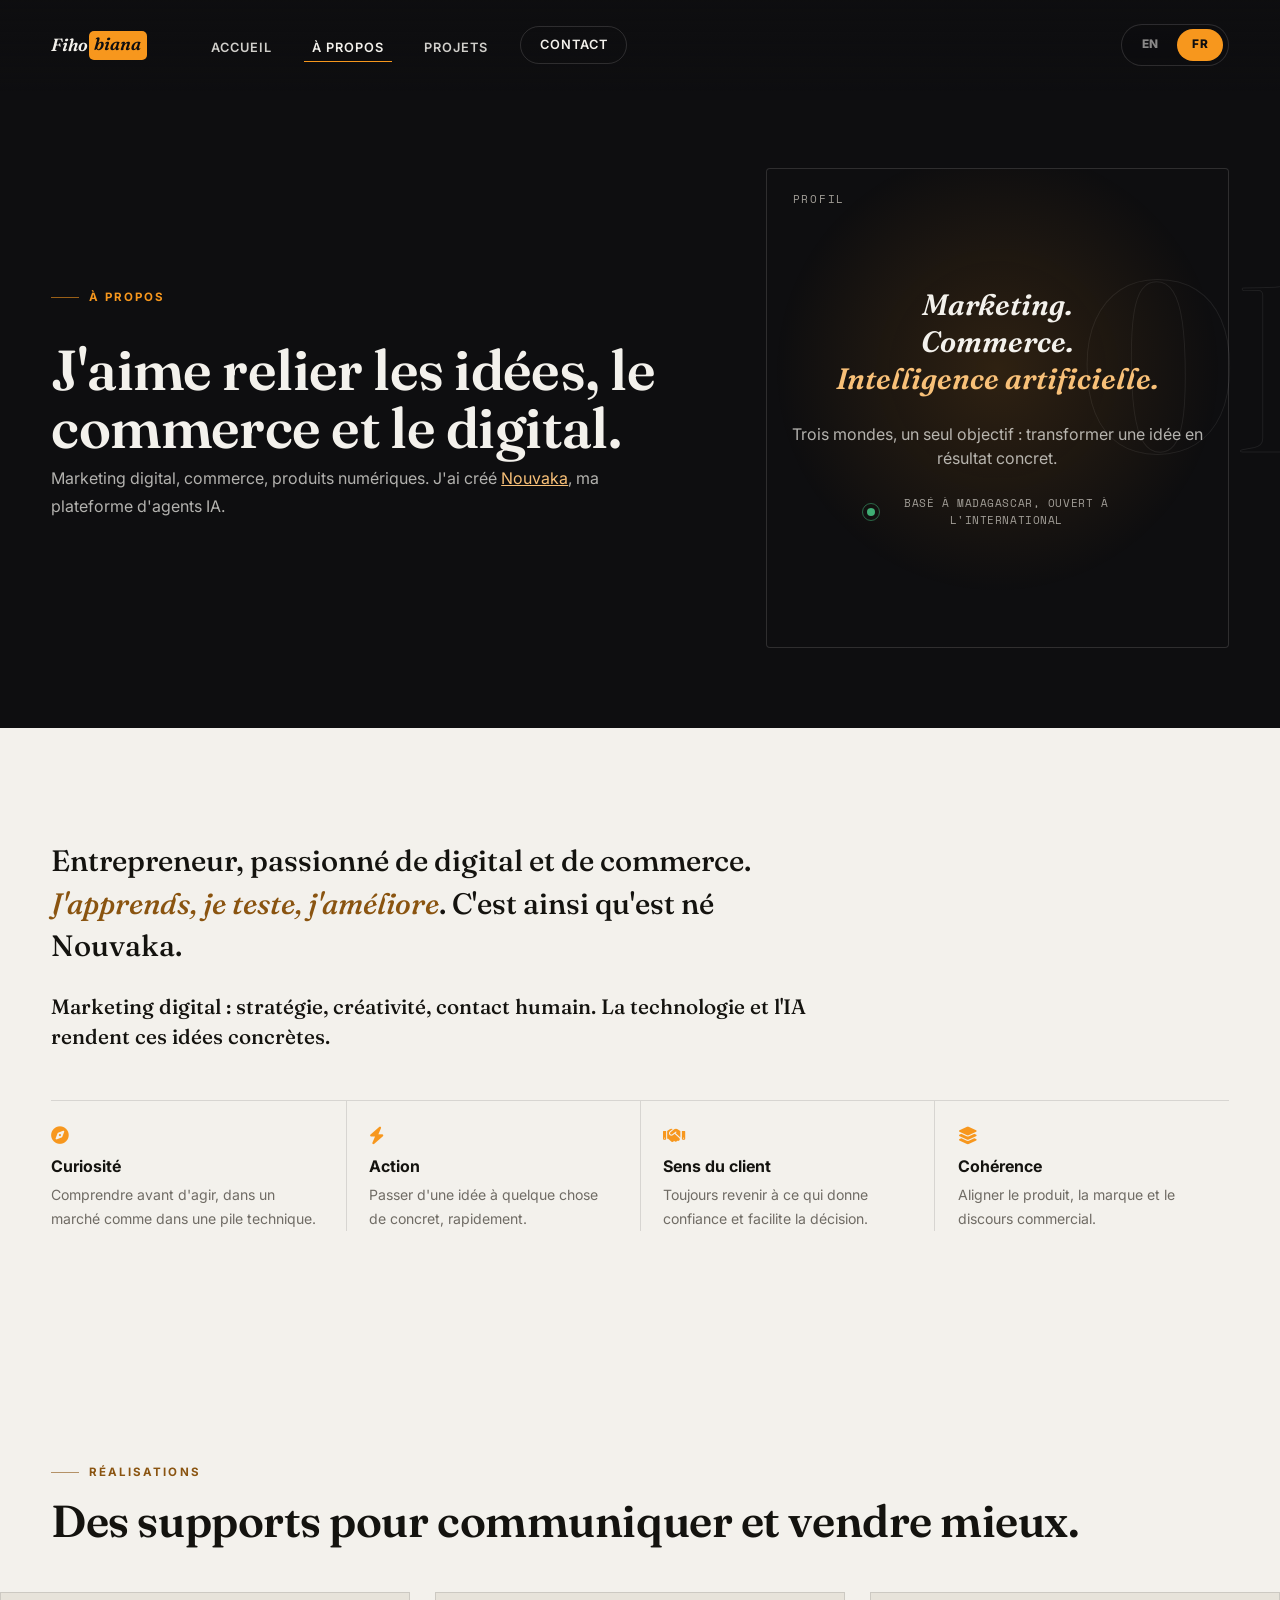
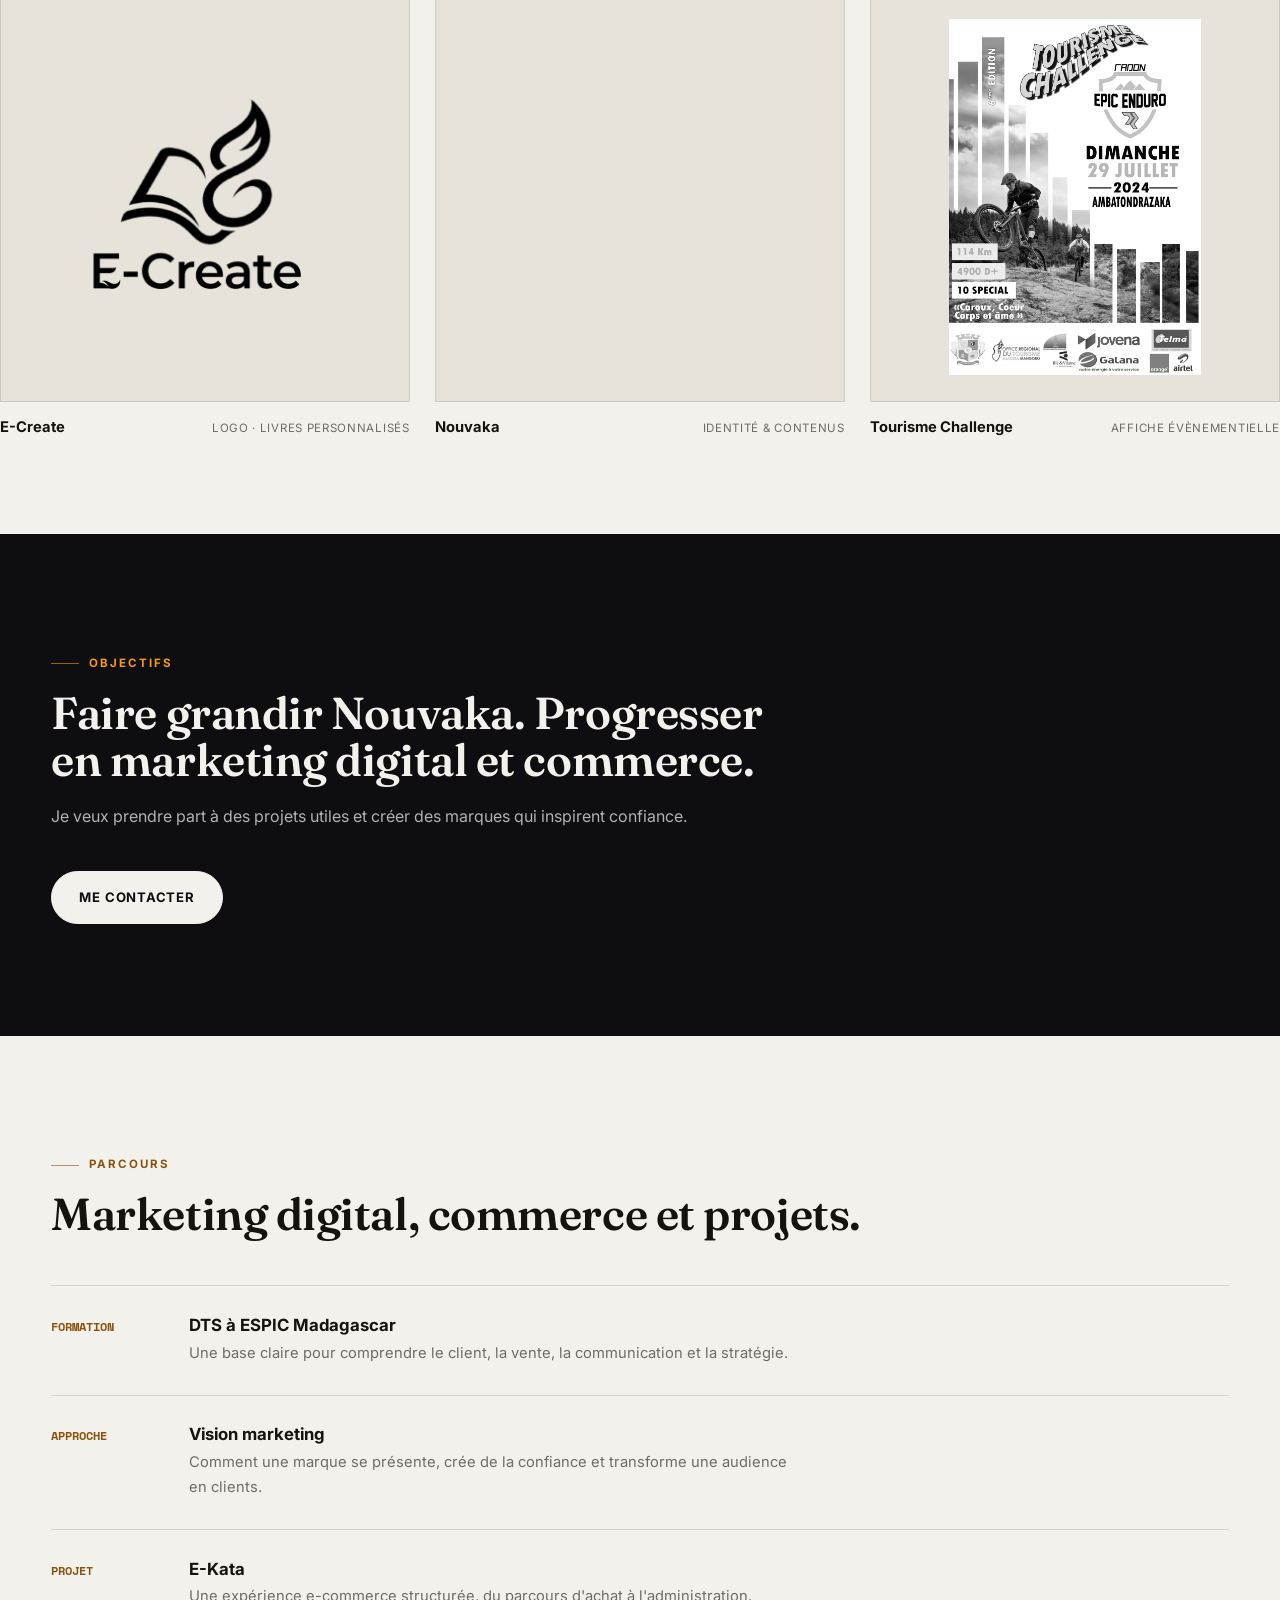
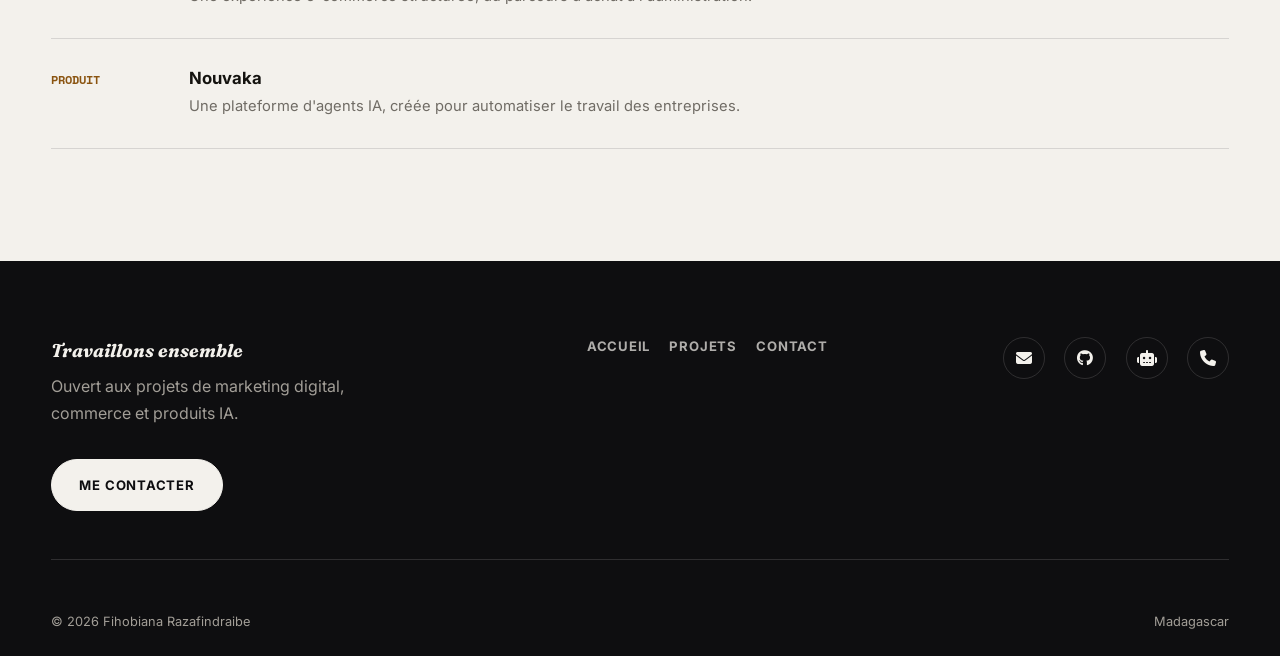
==== commit 8dda7303: "Reduit legerement toutes les tailles de texte Titres (h1/h2/h3), nom geant du hero, chiffres decorat" ====
--- a/about.html
+++ b/about.html
@@ -64,7 +64,7 @@
     <section class="about-block">
       <div class="container-wide">
         <p class="about-lede reveal" data-en="Entrepreneur, passionate about digital and commerce. &lt;em&gt;I learn, test, improve&lt;/em&gt;. That is how Nouvaka was born.">Entrepreneur, passionné de digital et de commerce. <em>J'apprends, je teste, j'améliore</em>. C'est ainsi qu'est né Nouvaka.</p>
-        <p class="about-lede reveal reveal-delay" style="margin-top:1.5rem;font-size:clamp(1.2rem,2vw,1.5rem)" data-en="Digital marketing: strategy, creativity, human contact. Technology and AI make these ideas real.">Marketing digital&nbsp;: stratégie, créativité, contact humain. La technologie et l'IA rendent ces idées concrètes.</p>
+        <p class="about-lede reveal reveal-delay" style="margin-top:1.5rem;font-size:clamp(1.05rem,1.8vw,1.3rem)" data-en="Digital marketing: strategy, creativity, human contact. Technology and AI make these ideas real.">Marketing digital&nbsp;: stratégie, créativité, contact humain. La technologie et l'IA rendent ces idées concrètes.</p>
         <div class="value-row reveal">
           <div><i class="fa-solid fa-compass"></i><h3 data-en="Curiosity">Curiosité</h3><p data-en="Understand before acting, in a market as much as in a tech stack.">Comprendre avant d'agir, dans un marché comme dans une pile technique.</p></div>
           <div><i class="fa-solid fa-bolt"></i><h3 data-en="Action">Action</h3><p data-en="Turn an idea into something concrete, quickly.">Passer d'une idée à quelque chose de concret, rapidement.</p></div>
@@ -122,7 +122,7 @@
   <footer class="footer">
     <div class="container-wide">
       <div class="footer-top">
-        <div><strong style="font-family:var(--display);font-style:italic;font-size:1.3rem" data-en="Let us work together">Travaillons ensemble</strong><p style="margin-top:.5rem;max-width:360px" data-en="Open to digital marketing, commerce, and AI product projects.">Ouvert aux projets de marketing digital, commerce et produits IA.</p><a class="btn-v2 magnetic" href="contact.html" style="margin-top:1rem" data-en="Contact me">Me contacter</a></div>
+        <div><strong style="font-family:var(--display);font-style:italic;font-size:1.15rem" data-en="Let us work together">Travaillons ensemble</strong><p style="margin-top:.5rem;max-width:360px" data-en="Open to digital marketing, commerce, and AI product projects.">Ouvert aux projets de marketing digital, commerce et produits IA.</p><a class="btn-v2 magnetic" href="contact.html" style="margin-top:1rem" data-en="Contact me">Me contacter</a></div>
         <div class="footer-links"><a href="index.html" data-en="Home">Accueil</a><a href="projects.html" data-en="Projects">Projets</a><a href="contact.html">Contact</a></div>
         <div class="socials">
           <a href="mailto:razafindraibe.fihobiana877@gmail.com" aria-label="Email"><i class="fa-solid fa-envelope"></i></a>
--- a/assets/css/style.css
+++ b/assets/css/style.css
@@ -59,9 +59,9 @@
 a { color: inherit; text-decoration: none; }
 p { color: var(--muted-onlight); line-height: 1.7; }
 h1, h2, h3 { color: var(--text-onlight); font-weight: 600; letter-spacing: -.01em; font-family: var(--display); }
-h1 { font-size: clamp(2.6rem, 5vw, 4.6rem); line-height: 1.02; }
-h2 { font-size: clamp(2rem, 4vw, 3.6rem); line-height: 1.05; }
-h3 { font-size: 1.15rem; font-family: var(--sans); font-weight: 700; letter-spacing: 0; }
+h1 { font-size: clamp(2.3rem, 4.4vw, 4rem); line-height: 1.03; }
+h2 { font-size: clamp(1.75rem, 3.5vw, 3.1rem); line-height: 1.06; }
+h3 { font-size: 1.05rem; font-family: var(--sans); font-weight: 700; letter-spacing: 0; }
 
 .label {
   display: inline-flex;
@@ -93,7 +93,7 @@
   border-bottom: 1px solid var(--line-dark);
 }
 .premium-nav .container-wide { flex-wrap: wrap; row-gap: .75rem; }
-.navbar-brand { order: 1; display: inline-flex; align-items: center; font-family: var(--display); font-style: italic; font-weight: 600; font-size: 1.2rem; }
+.navbar-brand { order: 1; display: inline-flex; align-items: center; font-family: var(--display); font-style: italic; font-weight: 600; font-size: 1.1rem; }
 .brand-fiho { color: var(--text); }
 .brand-biana { color: var(--ink); background: var(--accent); padding: .05em .3em .1em; border-radius: 5px; margin-left: 1px; }
 .nav-controls { order: 2; margin-left: auto; display: flex; align-items: center; gap: .6rem; }
@@ -119,7 +119,7 @@
 }
 .nav-link { font-family: var(--sans); font-size: .8rem; font-weight: 600; text-transform: uppercase; letter-spacing: .08em; color: var(--text); opacity: .85; position: relative; padding-bottom: 2px; }
 .nav-link::after { content: ""; position: absolute; left: 0; right: 100%; bottom: -2px; height: 1px; background: var(--accent); transition: right .3s var(--ease); }
-.nav-link:hover, .nav-link.active { color: var(--text); opacity: 1; }
+.navbar-nav .nav-link:hover:not(.nav-cta), .navbar-nav .nav-link.active:not(.nav-cta) { color: var(--text) !important; opacity: 1; }
 .nav-link.active::after, .nav-link:hover::after { right: 0; }
 .nav-cta {
   opacity: 1 !important;
@@ -129,7 +129,7 @@
   transition: border-color .3s ease, background .3s ease, color .3s ease, transform 160ms var(--ease);
 }
 .nav-cta::after { display: none; }
-.nav-cta:hover, .nav-cta.active { background: var(--accent); border-color: var(--accent); color: var(--ink); }
+.nav-cta:hover, .nav-cta.active { background: var(--accent); border-color: var(--accent); color: var(--ink) !important; }
 .nav-cta:active { transform: scale(.95); }
 .navbar-toggler { border: 0; box-shadow: none !important; }
 .navbar-toggler-icon { filter: invert(1); }
@@ -208,7 +208,7 @@
 .hero-v2-name span {
   font-family: var(--display);
   font-weight: 700;
-  font-size: clamp(5.5rem, 15.5vw, 13.5rem);
+  font-size: clamp(4.8rem, 13.5vw, 11.5rem);
   line-height: .84;
   letter-spacing: -.03em;
   color: transparent;
@@ -249,7 +249,7 @@
 }
 .hero-v2-top { max-width: 480px; }
 .hero-v2-bottom { display: flex; flex-direction: column; gap: 1.4rem; max-width: 560px; }
-.hero-v2-intro { font-size: 1.1rem; color: rgba(243,241,236,.78); margin: 0; max-width: 480px; }
+.hero-v2-intro { font-size: 1rem; color: rgba(243,241,236,.78); margin: 0; max-width: 480px; }
 .hero-v2-meta { display: flex; flex-wrap: wrap; gap: 1.2rem; font-family: var(--mono); font-size: .74rem; text-transform: uppercase; letter-spacing: .08em; color: var(--muted); }
 .hero-v2-meta span { display: flex; align-items: center; gap: .5rem; }
 .hero-v2-meta span::before { content: ""; width: 5px; height: 5px; border-radius: 50%; background: var(--accent); }
@@ -294,8 +294,8 @@
 .statement-text {
   font-family: var(--display);
   font-weight: 500;
-  font-size: clamp(1.6rem, 3.4vw, 2.7rem);
-  line-height: 1.35;
+  font-size: clamp(1.4rem, 3vw, 2.35rem);
+  line-height: 1.38;
   color: var(--text-onlight);
   max-width: 920px;
 }
@@ -316,7 +316,7 @@
   font-family: var(--display);
   font-style: italic;
   font-weight: 500;
-  font-size: 2.2rem;
+  font-size: 1.9rem;
   color: var(--text-onlight);
 }
 .statement-facts span { font-size: .84rem; color: var(--muted-onlight); }
@@ -343,7 +343,7 @@
   left: 0;
   font-family: var(--display);
   font-weight: 700;
-  font-size: clamp(5rem, 9vw, 9rem);
+  font-size: clamp(4.3rem, 7.8vw, 7.8rem);
   color: transparent;
   -webkit-text-stroke: 1px rgba(243,241,236,.1);
   z-index: 0;
@@ -361,13 +361,13 @@
 }
 .work-copy { position: relative; z-index: 1; }
 .work-copy .label { margin-bottom: 1.1rem; }
-.work-copy h3 { font-family: var(--display); font-weight: 600; font-size: clamp(1.8rem, 3vw, 2.6rem); color: var(--text); margin: 0 0 1rem; letter-spacing: -.01em; }
+.work-copy h3 { font-family: var(--display); font-weight: 600; font-size: clamp(1.6rem, 2.6vw, 2.25rem); color: var(--text); margin: 0 0 1rem; letter-spacing: -.01em; }
 .work-copy p { color: rgba(243,241,236,.66); max-width: 460px; margin: 0 0 1.4rem; }
 .work-tags { display: flex; flex-wrap: wrap; gap: .55rem; margin-bottom: 1.6rem; }
 .work-tags span { font-family: var(--mono); font-size: .72rem; padding: .35rem .7rem; border: 1px solid var(--line-dark); border-radius: 999px; color: rgba(243,241,236,.7); }
 .work-link { display: inline-flex; align-items: center; gap: .6rem; font-weight: 700; font-size: .92rem; color: var(--text); }
 .work-link i { font-size: .78rem; transition: transform .3s var(--ease); }
-.work-item.featured .work-copy h3 { font-size: clamp(2.1rem, 3.6vw, 3.1rem); }
+.work-item.featured .work-copy h3 { font-size: clamp(1.85rem, 3.1vw, 2.7rem); }
 @media (hover: hover) and (pointer: fine) {
   .work-item:hover .work-media img { transform: scale(1.06); }
   .work-item:hover .work-media::after { opacity: 1; }
@@ -388,7 +388,7 @@
 }
 .cap-row:last-child { border-bottom: 1px solid var(--line-light); }
 .cap-index { font-family: var(--mono); font-size: .8rem; color: var(--accent); }
-.cap-row h3 { margin: 0; font-family: var(--display); font-weight: 500; font-size: 1.4rem; letter-spacing: 0; }
+.cap-row h3 { margin: 0; font-family: var(--display); font-weight: 500; font-size: 1.25rem; letter-spacing: 0; }
 .cap-row p { margin: .35rem 0 0; font-size: .92rem; max-width: 440px; }
 .cap-row i { font-size: 1.1rem; color: var(--graphite); transition: color .3s ease, transform .3s var(--ease); }
 @media (hover: hover) and (pointer: fine) {
@@ -426,14 +426,14 @@
 .timeline-item p { margin: 0; font-size: .92rem; max-width: 600px; }
 
 .quote-band { padding: clamp(6rem, 12vw, 10rem) 0; background: var(--ink); color: var(--text); text-align: center; }
-.quote-band p { max-width: 980px; margin: auto; color: var(--text); font-family: var(--display); font-style: italic; font-weight: 500; font-size: clamp(1.6rem, 3.6vw, 3.2rem); line-height: 1.28; }
+.quote-band p { max-width: 980px; margin: auto; color: var(--text); font-family: var(--display); font-style: italic; font-weight: 500; font-size: clamp(1.4rem, 3.1vw, 2.75rem); line-height: 1.32; }
 .quote-band span { display: inline-block; margin-top: 1.6rem; color: var(--muted); font-family: var(--sans); font-size: .78rem; text-transform: uppercase; letter-spacing: .14em; font-weight: 700; }
 
 .page-main { padding-top: 0; }
 .page-hero { position: relative; overflow: hidden; padding: 10.5rem 0 5rem; background: var(--ink); color: var(--text); }
 .page-hero .label { margin-bottom: 1.2rem; }
 .page-hero h1 { color: var(--text); }
-.page-hero p { max-width: 620px; font-size: 1.08rem; color: rgba(243,241,236,.72); }
+.page-hero p { max-width: 620px; font-size: 1rem; color: rgba(243,241,236,.72); }
 .page-hero-figure {
   position: absolute;
   right: -4%;
@@ -441,7 +441,7 @@
   transform: translateY(-50%);
   font-family: var(--display);
   font-weight: 700;
-  font-size: clamp(8rem, 22vw, 18rem);
+  font-size: clamp(7rem, 19vw, 15.5rem);
   color: transparent;
   -webkit-text-stroke: 1px rgba(243,241,236,.08);
   z-index: 0;
@@ -465,7 +465,7 @@
 }
 .emblem-tag { position: absolute; top: 1.4rem; left: 1.6rem; font-family: var(--mono); font-size: .68rem; text-transform: uppercase; letter-spacing: .16em; color: var(--muted); }
 .emblem-words { display: flex; flex-direction: column; gap: .1em; text-align: center; }
-.emblem-words span { font-family: var(--display); font-style: italic; font-weight: 600; font-size: clamp(1.5rem, 2.6vw, 2.1rem); line-height: 1.2; color: var(--text); }
+.emblem-words span { font-family: var(--display); font-style: italic; font-weight: 600; font-size: clamp(1.3rem, 2.3vw, 1.85rem); line-height: 1.2; color: var(--text); }
 .emblem-words .accent { color: var(--accent-soft); }
 .emblem-caption { font-family: var(--sans); font-size: .84rem; line-height: 1.5; color: var(--muted); text-align: center; max-width: 300px; margin: 0; }
 .emblem-foot { display: flex; align-items: center; gap: .6rem; font-family: var(--mono); font-size: .7rem; text-transform: uppercase; letter-spacing: .05em; color: var(--muted); text-align: center; max-width: 260px; }
@@ -474,7 +474,7 @@
 .about-block.on-dark { background: var(--ink); color: var(--text); }
 .about-block.on-dark p, .about-block.on-dark .about-lede { color: rgba(243,241,236,.72); }
 .about-block.on-dark h2 { color: var(--text); }
-.about-lede { font-family: var(--display); font-size: clamp(1.5rem, 2.6vw, 2.1rem); font-weight: 500; line-height: 1.45; max-width: 780px; color: var(--text-onlight); }
+.about-lede { font-family: var(--display); font-size: clamp(1.3rem, 2.3vw, 1.85rem); font-weight: 500; line-height: 1.45; max-width: 780px; color: var(--text-onlight); }
 .about-lede em { font-style: italic; color: var(--accent-2); }
 .about-block.on-dark .about-lede em { color: var(--accent-soft); }
 
@@ -529,7 +529,7 @@
 .case-head { display: flex; flex-wrap: wrap; justify-content: space-between; align-items: flex-end; gap: 1.6rem; margin-bottom: 3rem; }
 .case-head h2 { max-width: 720px; }
 .case.on-dark .case-head h2 { color: var(--text); }
-.case-lede { font-size: 1.08rem; max-width: 560px; }
+.case-lede { font-size: 1rem; max-width: 560px; }
 .case-tags { display: flex; flex-wrap: wrap; gap: .6rem; margin: 1.6rem 0; }
 .case-tags span { font-family: var(--mono); font-size: .74rem; padding: .4rem .8rem; border-radius: 999px; }
 .case.on-dark .case-tags span { border: 1px solid var(--line-dark); color: rgba(243,241,236,.75); }
@@ -539,7 +539,7 @@
 
 .stat-row { display: grid; grid-template-columns: repeat(4, minmax(0, 1fr)); gap: 1px; background: var(--line-dark); margin: 3rem 0; border: 1px solid var(--line-dark); }
 .stat-row div { background: var(--ink); padding: 1.8rem 1.4rem; text-align: center; }
-.stat-row strong { display: block; font-family: var(--display); font-style: italic; font-weight: 600; font-size: 2.3rem; color: var(--text); }
+.stat-row strong { display: block; font-family: var(--display); font-style: italic; font-weight: 600; font-size: 2rem; color: var(--text); }
 .stat-row span { display: block; margin-top: .4rem; font-size: .78rem; color: var(--muted); }
 .stat-disclaimer { font-size: .78rem; color: var(--muted); margin-top: -1.6rem; margin-bottom: 2rem; }
 
@@ -569,13 +569,13 @@
 
 .contact-block { padding: clamp(5rem, 9vw, 7rem) 0; }
 .contact-links { display: flex; flex-direction: column; margin-top: 2.5rem; }
-.contact-links a, .contact-links div { display: flex; justify-content: space-between; align-items: baseline; padding: 1.4rem 0; border-top: 1px solid var(--line-light); font-family: var(--display); font-size: clamp(1.3rem, 2.6vw, 2rem); }
+.contact-links a, .contact-links div { display: flex; justify-content: space-between; align-items: baseline; padding: 1.4rem 0; border-top: 1px solid var(--line-light); font-family: var(--display); font-size: clamp(1.15rem, 2.3vw, 1.75rem); }
 .contact-links a:last-child, .contact-links div:last-child { border-bottom: 1px solid var(--line-light); }
 .contact-links span { font-family: var(--sans); font-size: .74rem; text-transform: uppercase; letter-spacing: .1em; color: var(--muted-onlight); }
 .contact-links a:hover { color: var(--accent); }
 .contact-links-phone { align-items: center !important; }
 .contact-links-phone .phone-numbers { display: flex; flex-direction: column; gap: .3rem; }
-.contact-links-phone .phone-numbers a { font-family: var(--display); font-size: clamp(1.05rem, 1.8vw, 1.35rem); padding: 0; border: 0; }
+.contact-links-phone .phone-numbers a { font-family: var(--display); font-size: clamp(.95rem, 1.6vw, 1.2rem); padding: 0; border: 0; }
 .contact-links-phone .phone-numbers a:hover { color: var(--accent); }
 .contact-link-whatsapp .contact-link-label { display: inline-flex; align-items: center; gap: .7rem; font-family: var(--display); font-size: inherit; text-transform: none; letter-spacing: normal; color: inherit; }
 .contact-link-whatsapp i { font-size: .85em; color: #25d366; }
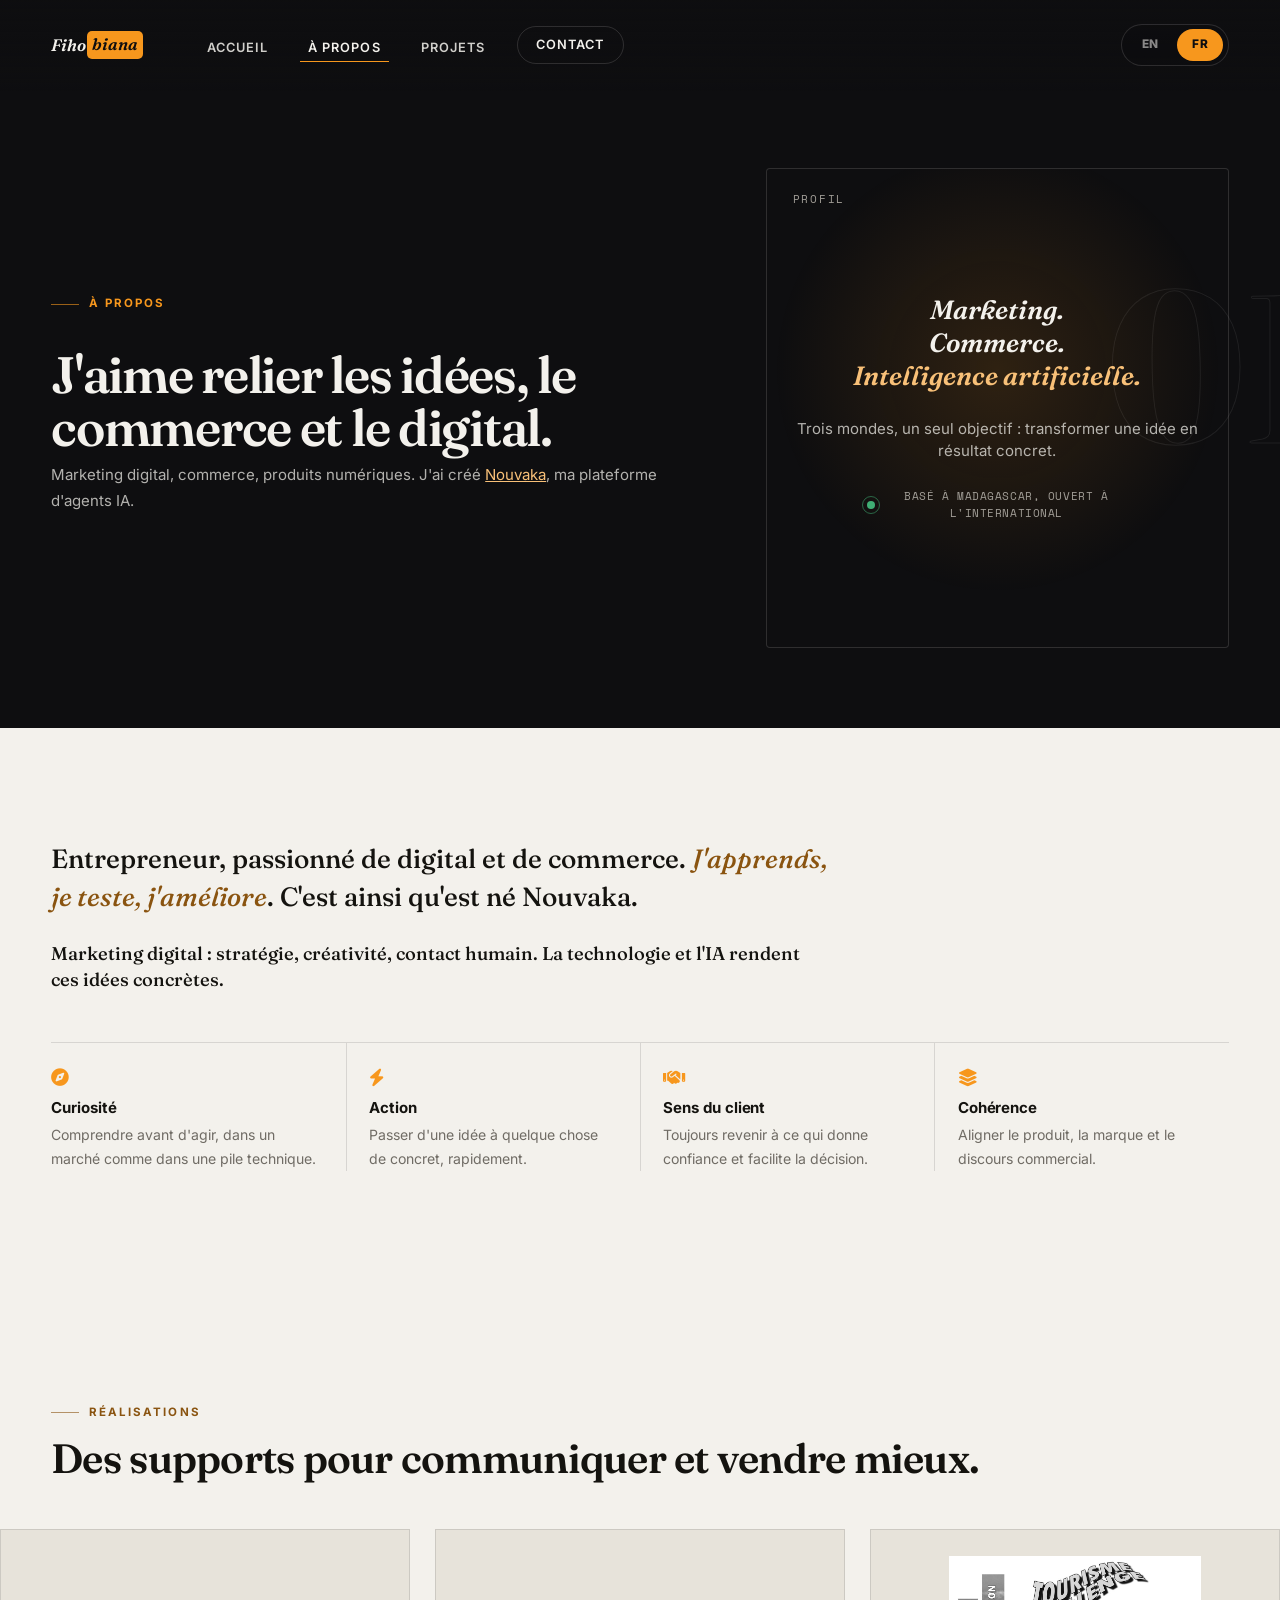
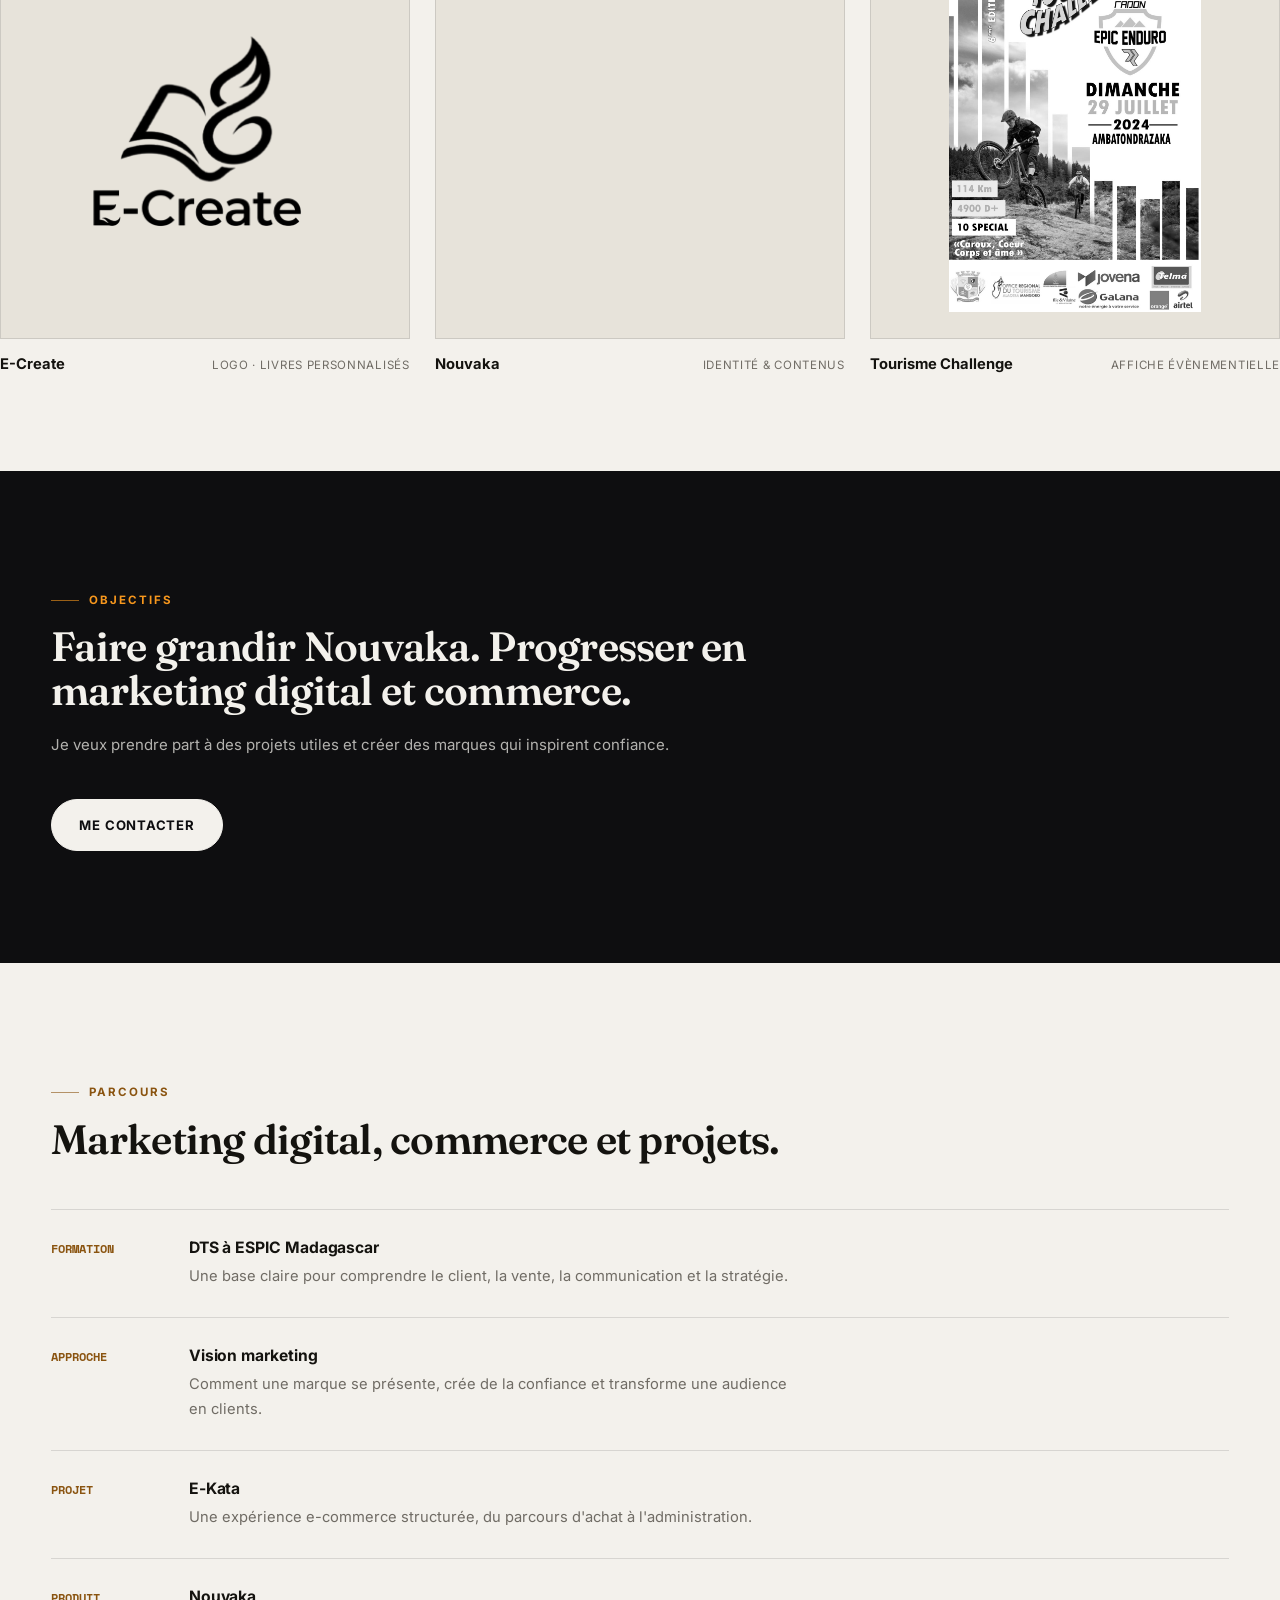
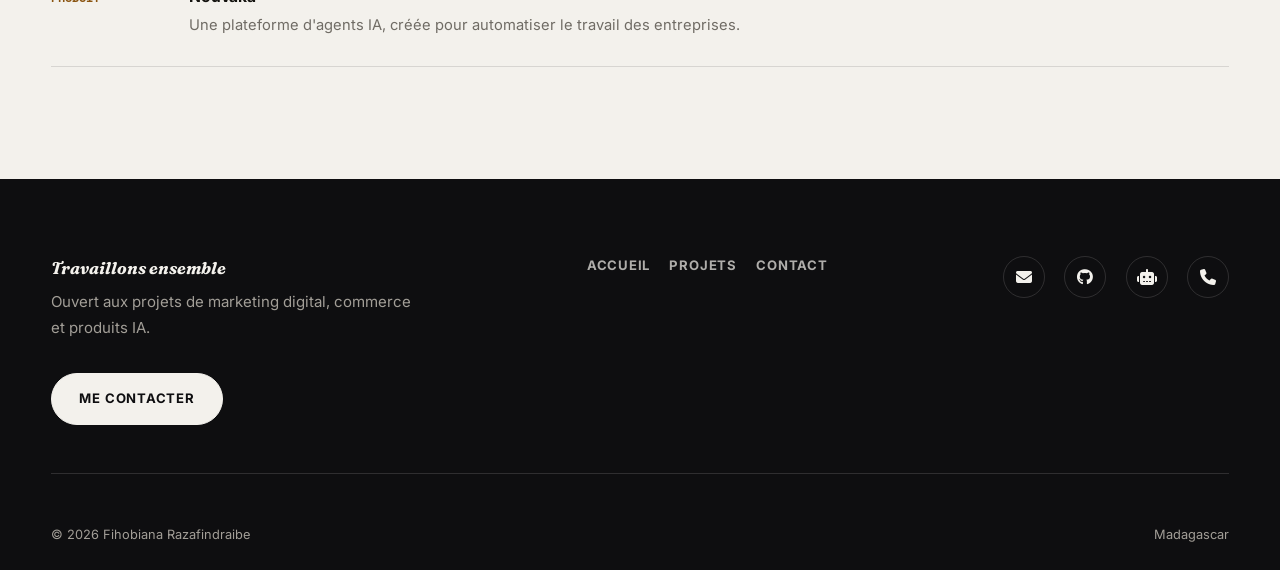
==== commit b662baab: "Corrige les animations (review-animations) et applique les opportunites trouvees, reduit encore les " ====
--- a/about.html
+++ b/about.html
@@ -64,7 +64,7 @@
     <section class="about-block">
       <div class="container-wide">
         <p class="about-lede reveal" data-en="Entrepreneur, passionate about digital and commerce. &lt;em&gt;I learn, test, improve&lt;/em&gt;. That is how Nouvaka was born.">Entrepreneur, passionné de digital et de commerce. <em>J'apprends, je teste, j'améliore</em>. C'est ainsi qu'est né Nouvaka.</p>
-        <p class="about-lede reveal reveal-delay" style="margin-top:1.5rem;font-size:clamp(1.05rem,1.8vw,1.3rem)" data-en="Digital marketing: strategy, creativity, human contact. Technology and AI make these ideas real.">Marketing digital&nbsp;: stratégie, créativité, contact humain. La technologie et l'IA rendent ces idées concrètes.</p>
+        <p class="about-lede reveal reveal-delay" style="margin-top:1.5rem;font-size:clamp(.98rem,1.65vw,1.15rem)" data-en="Digital marketing: strategy, creativity, human contact. Technology and AI make these ideas real.">Marketing digital&nbsp;: stratégie, créativité, contact humain. La technologie et l'IA rendent ces idées concrètes.</p>
         <div class="value-row reveal">
           <div><i class="fa-solid fa-compass"></i><h3 data-en="Curiosity">Curiosité</h3><p data-en="Understand before acting, in a market as much as in a tech stack.">Comprendre avant d'agir, dans un marché comme dans une pile technique.</p></div>
           <div><i class="fa-solid fa-bolt"></i><h3 data-en="Action">Action</h3><p data-en="Turn an idea into something concrete, quickly.">Passer d'une idée à quelque chose de concret, rapidement.</p></div>
@@ -122,7 +122,7 @@
   <footer class="footer">
     <div class="container-wide">
       <div class="footer-top">
-        <div><strong style="font-family:var(--display);font-style:italic;font-size:1.15rem" data-en="Let us work together">Travaillons ensemble</strong><p style="margin-top:.5rem;max-width:360px" data-en="Open to digital marketing, commerce, and AI product projects.">Ouvert aux projets de marketing digital, commerce et produits IA.</p><a class="btn-v2 magnetic" href="contact.html" style="margin-top:1rem" data-en="Contact me">Me contacter</a></div>
+        <div><strong style="font-family:var(--display);font-style:italic;font-size:1.05rem" data-en="Let us work together">Travaillons ensemble</strong><p style="margin-top:.5rem;max-width:360px" data-en="Open to digital marketing, commerce, and AI product projects.">Ouvert aux projets de marketing digital, commerce et produits IA.</p><a class="btn-v2 magnetic" href="contact.html" style="margin-top:1rem" data-en="Contact me">Me contacter</a></div>
         <div class="footer-links"><a href="index.html" data-en="Home">Accueil</a><a href="projects.html" data-en="Projects">Projets</a><a href="contact.html">Contact</a></div>
         <div class="socials">
           <a href="mailto:razafindraibe.fihobiana877@gmail.com" aria-label="Email"><i class="fa-solid fa-envelope"></i></a>
--- a/assets/css/style.css
+++ b/assets/css/style.css
@@ -57,11 +57,11 @@
 
 img { max-width: 100%; display: block; }
 a { color: inherit; text-decoration: none; }
-p { color: var(--muted-onlight); line-height: 1.7; }
-h1, h2, h3 { color: var(--text-onlight); font-weight: 600; letter-spacing: -.01em; font-family: var(--display); }
-h1 { font-size: clamp(2.3rem, 4.4vw, 4rem); line-height: 1.03; }
-h2 { font-size: clamp(1.75rem, 3.5vw, 3.1rem); line-height: 1.06; }
-h3 { font-size: 1.05rem; font-family: var(--sans); font-weight: 700; letter-spacing: 0; }
+p { color: var(--muted-onlight); line-height: 1.7; font-size: .94rem; }
+h1, h2, h3 { color: var(--text-onlight); font-weight: 600; font-family: var(--display); }
+h1 { font-size: clamp(2.1rem, 4vw, 3.6rem); line-height: 1.04; letter-spacing: -.025em; }
+h2 { font-size: clamp(1.6rem, 3.2vw, 2.8rem); line-height: 1.07; letter-spacing: -.018em; }
+h3 { font-size: .98rem; font-family: var(--sans); font-weight: 700; letter-spacing: -.005em; }
 
 .label {
   display: inline-flex;
@@ -84,16 +84,20 @@
   padding: 1.5rem 0;
   background: linear-gradient(180deg, rgba(14,14,16,.7), rgba(14,14,16,.15));
   border-bottom: 1px solid transparent;
-  transition: background .4s ease, border-color .4s ease, padding .3s ease;
+  transition: background .4s ease, border-color .4s ease;
 }
 .premium-nav.nav-scrolled {
   padding: .9rem 0;
   background: rgba(14, 14, 16, .86);
   backdrop-filter: blur(16px);
   border-bottom: 1px solid var(--line-dark);
+  box-shadow: inset 0 1px 0 rgba(255, 255, 255, .07);
+}
+@media (prefers-reduced-transparency: reduce) {
+  .premium-nav.nav-scrolled { background: rgb(14, 14, 16); backdrop-filter: none; }
 }
 .premium-nav .container-wide { flex-wrap: wrap; row-gap: .75rem; }
-.navbar-brand { order: 1; display: inline-flex; align-items: center; font-family: var(--display); font-style: italic; font-weight: 600; font-size: 1.1rem; }
+.navbar-brand { order: 1; display: inline-flex; align-items: center; font-family: var(--display); font-style: italic; font-weight: 600; font-size: 1.04rem; }
 .brand-fiho { color: var(--text); }
 .brand-biana { color: var(--ink); background: var(--accent); padding: .05em .3em .1em; border-radius: 5px; margin-left: 1px; }
 .nav-controls { order: 2; margin-left: auto; display: flex; align-items: center; gap: .6rem; }
@@ -107,8 +111,12 @@
     background: rgba(14, 14, 16, .97);
     backdrop-filter: blur(18px);
     border: 1px solid var(--line-dark);
+    border-top-color: rgba(255, 255, 255, .16);
     border-radius: 14px;
     padding: .5rem 1.25rem 1.25rem;
+  }
+  @media (prefers-reduced-transparency: reduce) {
+    .navbar-collapse.show, .navbar-collapse.collapsing { background: rgb(14, 14, 16); backdrop-filter: none; }
   }
   .navbar-collapse .navbar-nav { gap: 0 !important; }
   .navbar-collapse .nav-link { padding: .9rem .1rem; }
@@ -208,7 +216,7 @@
 .hero-v2-name span {
   font-family: var(--display);
   font-weight: 700;
-  font-size: clamp(4.8rem, 13.5vw, 11.5rem);
+  font-size: clamp(5.5rem, 15.5vw, 13.5rem);
   line-height: .84;
   letter-spacing: -.03em;
   color: transparent;
@@ -249,7 +257,7 @@
 }
 .hero-v2-top { max-width: 480px; }
 .hero-v2-bottom { display: flex; flex-direction: column; gap: 1.4rem; max-width: 560px; }
-.hero-v2-intro { font-size: 1rem; color: rgba(243,241,236,.78); margin: 0; max-width: 480px; }
+.hero-v2-intro { font-size: .94rem; color: rgba(243,241,236,.78); margin: 0; max-width: 480px; }
 .hero-v2-meta { display: flex; flex-wrap: wrap; gap: 1.2rem; font-family: var(--mono); font-size: .74rem; text-transform: uppercase; letter-spacing: .08em; color: var(--muted); }
 .hero-v2-meta span { display: flex; align-items: center; gap: .5rem; }
 .hero-v2-meta span::before { content: ""; width: 5px; height: 5px; border-radius: 50%; background: var(--accent); }
@@ -285,6 +293,9 @@
   color: rgba(243,241,236,.45);
 }
 .hero-v2-scroll span { width: 1px; height: 34px; background: linear-gradient(rgba(243,241,236,.5), transparent); animation: scrollLine 2.2s ease-in-out infinite; }
+@media (prefers-reduced-motion: reduce) {
+  .hero-v2-scroll span { animation: none; transform: scaleY(1); }
+}
 @keyframes scrollLine { 0% { transform: scaleY(0); transform-origin: top; } 45% { transform: scaleY(1); transform-origin: top; } 55% { transform: scaleY(1); transform-origin: bottom; } 100% { transform: scaleY(0); transform-origin: bottom; } }
 
 .statement {
@@ -294,8 +305,8 @@
 .statement-text {
   font-family: var(--display);
   font-weight: 500;
-  font-size: clamp(1.4rem, 3vw, 2.35rem);
-  line-height: 1.38;
+  font-size: clamp(1.3rem, 2.7vw, 2.1rem);
+  line-height: 1.4;
   color: var(--text-onlight);
   max-width: 920px;
 }
@@ -316,7 +327,7 @@
   font-family: var(--display);
   font-style: italic;
   font-weight: 500;
-  font-size: 1.9rem;
+  font-size: 1.7rem;
   color: var(--text-onlight);
 }
 .statement-facts span { font-size: .84rem; color: var(--muted-onlight); }
@@ -343,7 +354,7 @@
   left: 0;
   font-family: var(--display);
   font-weight: 700;
-  font-size: clamp(4.3rem, 7.8vw, 7.8rem);
+  font-size: clamp(3.8rem, 7vw, 7rem);
   color: transparent;
   -webkit-text-stroke: 1px rgba(243,241,236,.1);
   z-index: 0;
@@ -361,13 +372,14 @@
 }
 .work-copy { position: relative; z-index: 1; }
 .work-copy .label { margin-bottom: 1.1rem; }
-.work-copy h3 { font-family: var(--display); font-weight: 600; font-size: clamp(1.6rem, 2.6vw, 2.25rem); color: var(--text); margin: 0 0 1rem; letter-spacing: -.01em; }
+.work-copy h3 { font-family: var(--display); font-weight: 600; font-size: clamp(1.45rem, 2.3vw, 2rem); color: var(--text); margin: 0 0 1rem; letter-spacing: -.018em; }
 .work-copy p { color: rgba(243,241,236,.66); max-width: 460px; margin: 0 0 1.4rem; }
 .work-tags { display: flex; flex-wrap: wrap; gap: .55rem; margin-bottom: 1.6rem; }
 .work-tags span { font-family: var(--mono); font-size: .72rem; padding: .35rem .7rem; border: 1px solid var(--line-dark); border-radius: 999px; color: rgba(243,241,236,.7); }
-.work-link { display: inline-flex; align-items: center; gap: .6rem; font-weight: 700; font-size: .92rem; color: var(--text); }
+.work-link { display: inline-flex; align-items: center; gap: .6rem; font-weight: 700; font-size: .92rem; color: var(--text); transition: transform 120ms var(--ease); }
+.work-link:active { transform: scale(.96); }
 .work-link i { font-size: .78rem; transition: transform .3s var(--ease); }
-.work-item.featured .work-copy h3 { font-size: clamp(1.85rem, 3.1vw, 2.7rem); }
+.work-item.featured .work-copy h3 { font-size: clamp(1.7rem, 2.8vw, 2.4rem); }
 @media (hover: hover) and (pointer: fine) {
   .work-item:hover .work-media img { transform: scale(1.06); }
   .work-item:hover .work-media::after { opacity: 1; }
@@ -384,15 +396,15 @@
   gap: 1.2rem;
   padding: 1.6rem 0;
   border-top: 1px solid var(--line-light);
-  transition: padding-left .3s var(--ease);
+  transition: transform .3s var(--ease);
 }
 .cap-row:last-child { border-bottom: 1px solid var(--line-light); }
 .cap-index { font-family: var(--mono); font-size: .8rem; color: var(--accent); }
-.cap-row h3 { margin: 0; font-family: var(--display); font-weight: 500; font-size: 1.25rem; letter-spacing: 0; }
+.cap-row h3 { margin: 0; font-family: var(--display); font-weight: 500; font-size: 1.12rem; letter-spacing: 0; }
 .cap-row p { margin: .35rem 0 0; font-size: .92rem; max-width: 440px; }
 .cap-row i { font-size: 1.1rem; color: var(--graphite); transition: color .3s ease, transform .3s var(--ease); }
 @media (hover: hover) and (pointer: fine) {
-  .cap-row:hover { padding-left: .6rem; }
+  .cap-row:hover { transform: translateX(.6rem); }
   .cap-row:hover i { color: var(--accent); transform: translate(4px, -4px); }
 }
 .skill-groups { display: flex; flex-direction: column; gap: 1.7rem; }
@@ -422,18 +434,18 @@
 }
 .timeline:last-child .timeline-item:last-child { border-bottom: 1px solid var(--line-light); }
 .timeline-item span { font-family: var(--mono); font-weight: 700; text-transform: uppercase; font-size: .74rem; color: var(--accent-2); }
-.timeline-item h3 { margin: 0 0 .35rem; font-family: var(--sans); font-size: 1.05rem; }
+.timeline-item h3 { margin: 0 0 .35rem; font-family: var(--sans); font-size: .98rem; }
 .timeline-item p { margin: 0; font-size: .92rem; max-width: 600px; }
 
 .quote-band { padding: clamp(6rem, 12vw, 10rem) 0; background: var(--ink); color: var(--text); text-align: center; }
-.quote-band p { max-width: 980px; margin: auto; color: var(--text); font-family: var(--display); font-style: italic; font-weight: 500; font-size: clamp(1.4rem, 3.1vw, 2.75rem); line-height: 1.32; }
+.quote-band p { max-width: 980px; margin: auto; color: var(--text); font-family: var(--display); font-style: italic; font-weight: 500; font-size: clamp(1.3rem, 2.8vw, 2.45rem); line-height: 1.34; }
 .quote-band span { display: inline-block; margin-top: 1.6rem; color: var(--muted); font-family: var(--sans); font-size: .78rem; text-transform: uppercase; letter-spacing: .14em; font-weight: 700; }
 
 .page-main { padding-top: 0; }
 .page-hero { position: relative; overflow: hidden; padding: 10.5rem 0 5rem; background: var(--ink); color: var(--text); }
 .page-hero .label { margin-bottom: 1.2rem; }
 .page-hero h1 { color: var(--text); }
-.page-hero p { max-width: 620px; font-size: 1rem; color: rgba(243,241,236,.72); }
+.page-hero p { max-width: 620px; font-size: .94rem; color: rgba(243,241,236,.72); }
 .page-hero-figure {
   position: absolute;
   right: -4%;
@@ -441,7 +453,7 @@
   transform: translateY(-50%);
   font-family: var(--display);
   font-weight: 700;
-  font-size: clamp(7rem, 19vw, 15.5rem);
+  font-size: clamp(6.2rem, 17vw, 13.8rem);
   color: transparent;
   -webkit-text-stroke: 1px rgba(243,241,236,.08);
   z-index: 0;
@@ -465,7 +477,7 @@
 }
 .emblem-tag { position: absolute; top: 1.4rem; left: 1.6rem; font-family: var(--mono); font-size: .68rem; text-transform: uppercase; letter-spacing: .16em; color: var(--muted); }
 .emblem-words { display: flex; flex-direction: column; gap: .1em; text-align: center; }
-.emblem-words span { font-family: var(--display); font-style: italic; font-weight: 600; font-size: clamp(1.3rem, 2.3vw, 1.85rem); line-height: 1.2; color: var(--text); }
+.emblem-words span { font-family: var(--display); font-style: italic; font-weight: 600; font-size: clamp(1.2rem, 2.1vw, 1.65rem); line-height: 1.2; color: var(--text); }
 .emblem-words .accent { color: var(--accent-soft); }
 .emblem-caption { font-family: var(--sans); font-size: .84rem; line-height: 1.5; color: var(--muted); text-align: center; max-width: 300px; margin: 0; }
 .emblem-foot { display: flex; align-items: center; gap: .6rem; font-family: var(--mono); font-size: .7rem; text-transform: uppercase; letter-spacing: .05em; color: var(--muted); text-align: center; max-width: 260px; }
@@ -474,7 +486,7 @@
 .about-block.on-dark { background: var(--ink); color: var(--text); }
 .about-block.on-dark p, .about-block.on-dark .about-lede { color: rgba(243,241,236,.72); }
 .about-block.on-dark h2 { color: var(--text); }
-.about-lede { font-family: var(--display); font-size: clamp(1.3rem, 2.3vw, 1.85rem); font-weight: 500; line-height: 1.45; max-width: 780px; color: var(--text-onlight); }
+.about-lede { font-family: var(--display); font-size: clamp(1.2rem, 2.1vw, 1.65rem); font-weight: 500; line-height: 1.45; max-width: 780px; color: var(--text-onlight); }
 .about-lede em { font-style: italic; color: var(--accent-2); }
 .about-block.on-dark .about-lede em { color: var(--accent-soft); }
 
@@ -482,7 +494,7 @@
 .value-row div { padding: 1.6rem 1.4rem 0 0; border-left: 1px solid var(--line-light); padding-left: 1.4rem; }
 .value-row div:first-child { border-left: 0; padding-left: 0; }
 .value-row i { color: var(--accent); font-size: 1.1rem; margin-bottom: .8rem; display: block; }
-.value-row h3 { font-family: var(--sans); font-size: 1rem; margin: 0 0 .4rem; }
+.value-row h3 { font-family: var(--sans); font-size: .94rem; margin: 0 0 .4rem; }
 .value-row p { font-size: .88rem; margin: 0; }
 
 .gallery-strip { display: grid; grid-template-columns: repeat(4, minmax(0, 1fr)); gap: 1.6rem; }
@@ -520,8 +532,9 @@
 .gallery-strip figcaption span { font-size: .72rem; text-transform: uppercase; letter-spacing: .06em; color: var(--muted-onlight); min-width: 0; }
 
 .project-pills { display: flex; gap: .75rem; flex-wrap: wrap; margin-top: 1.8rem; }
-.project-pills a { padding: .6rem 1.2rem; border-radius: 999px; border: 1px solid var(--line-dark); color: var(--text); font-weight: 700; font-size: .82rem; text-transform: uppercase; letter-spacing: .04em; transition: .25s ease; }
+.project-pills a { display: inline-block; padding: .6rem 1.2rem; border-radius: 999px; border: 1px solid var(--line-dark); color: var(--text); font-weight: 700; font-size: .82rem; text-transform: uppercase; letter-spacing: .04em; transition: background .25s ease, border-color .25s ease, color .25s ease, transform 120ms var(--ease); }
 .project-pills a:hover { background: var(--accent); border-color: var(--accent); color: var(--ink); }
+.project-pills a:active { transform: scale(.96); }
 
 .case { scroll-margin-top: 90px; padding: clamp(5rem, 9vw, 8rem) 0; }
 .case.on-dark { background: var(--ink); color: var(--text); }
@@ -529,7 +542,7 @@
 .case-head { display: flex; flex-wrap: wrap; justify-content: space-between; align-items: flex-end; gap: 1.6rem; margin-bottom: 3rem; }
 .case-head h2 { max-width: 720px; }
 .case.on-dark .case-head h2 { color: var(--text); }
-.case-lede { font-size: 1rem; max-width: 560px; }
+.case-lede { font-size: .94rem; max-width: 560px; }
 .case-tags { display: flex; flex-wrap: wrap; gap: .6rem; margin: 1.6rem 0; }
 .case-tags span { font-family: var(--mono); font-size: .74rem; padding: .4rem .8rem; border-radius: 999px; }
 .case.on-dark .case-tags span { border: 1px solid var(--line-dark); color: rgba(243,241,236,.75); }
@@ -539,7 +552,7 @@
 
 .stat-row { display: grid; grid-template-columns: repeat(4, minmax(0, 1fr)); gap: 1px; background: var(--line-dark); margin: 3rem 0; border: 1px solid var(--line-dark); }
 .stat-row div { background: var(--ink); padding: 1.8rem 1.4rem; text-align: center; }
-.stat-row strong { display: block; font-family: var(--display); font-style: italic; font-weight: 600; font-size: 2rem; color: var(--text); }
+.stat-row strong { display: block; font-family: var(--display); font-style: italic; font-weight: 600; font-size: 1.8rem; color: var(--text); }
 .stat-row span { display: block; margin-top: .4rem; font-size: .78rem; color: var(--muted); }
 .stat-disclaimer { font-size: .78rem; color: var(--muted); margin-top: -1.6rem; margin-bottom: 2rem; }
 
@@ -547,7 +560,7 @@
 .pillar-grid div { padding: 1.8rem 1.5rem 0 0; border-left: 1px solid var(--line-dark); padding-left: 1.5rem; }
 .pillar-grid div:first-child { border-left: 0; padding-left: 0; }
 .pillar-grid i { color: var(--accent); font-size: 1.1rem; margin-bottom: .8rem; display: block; }
-.pillar-grid h3 { color: var(--text); font-size: 1rem; margin: 0 0 .4rem; }
+.pillar-grid h3 { color: var(--text); font-size: .94rem; margin: 0 0 .4rem; }
 
 .feature-list { display: flex; flex-direction: column; margin-top: 2rem; }
 .feature-row { display: flex; gap: 1.4rem; padding: 1.5rem 0; border-top: 1px solid var(--line-light); }
@@ -557,72 +570,101 @@
 .feature-row p { margin: 0; }
 
 .gallery-grid { display: grid; grid-template-columns: repeat(2, minmax(0, 1fr)); gap: 1px; background: var(--line-light); margin-top: 2rem; }
-.gallery-item { border: 0; padding: 0; background: var(--paper); overflow: hidden; cursor: zoom-in; }
+.gallery-item { border: 0; padding: 0; background: var(--paper); overflow: hidden; cursor: zoom-in; transition: transform 120ms var(--ease); }
 .gallery-item img { width: 100%; aspect-ratio: 16 / 9; object-fit: cover; transition: transform .6s var(--ease); }
+.gallery-item:active { transform: scale(.98); }
 @media (hover: hover) and (pointer: fine) {
   .gallery-item:hover img { transform: scale(1.05); }
 }
-.lightbox { position: fixed; inset: 0; z-index: 2000; display: none; align-items: center; justify-content: center; padding: 4vw; background: rgba(14,14,16,.94); }
-.lightbox.is-open { display: flex; }
-.lightbox img { max-height: 86vh; width: min(1180px, 100%); object-fit: contain; }
-.lightbox-close { position: absolute; top: 1.5rem; right: 1.5rem; width: 46px; height: 46px; border: 1px solid var(--line-dark); border-radius: 50%; background: transparent; color: var(--text); }
+.lightbox {
+  position: fixed; inset: 0; z-index: 2000;
+  display: flex; align-items: center; justify-content: center; padding: 4vw;
+  background: rgba(14,14,16,.94);
+  opacity: 0;
+  visibility: hidden;
+  transition: opacity 200ms ease-out, visibility 0s linear 200ms;
+}
+.lightbox.is-open { opacity: 1; visibility: visible; transition: opacity 200ms ease-out, visibility 0s linear; }
+.lightbox img { max-height: 86vh; width: min(1180px, 100%); object-fit: contain; transform: scale(.96); transition: transform 200ms var(--ease); }
+.lightbox.is-open img { transform: scale(1); }
+@media (prefers-reduced-motion: reduce) {
+  .lightbox { transition: opacity 150ms ease, visibility 0s linear; }
+  .lightbox img { transition: none; transform: none; }
+}
+.lightbox-close { position: absolute; top: 1.5rem; right: 1.5rem; width: 46px; height: 46px; border: 1px solid var(--line-dark); border-radius: 50%; background: transparent; color: var(--text); transition: transform 120ms var(--ease), border-color .2s ease; }
+.lightbox-close:hover { border-color: var(--accent); }
+.lightbox-close:active { transform: scale(.92); }
 
 .contact-block { padding: clamp(5rem, 9vw, 7rem) 0; }
 .contact-links { display: flex; flex-direction: column; margin-top: 2.5rem; }
-.contact-links a, .contact-links div { display: flex; justify-content: space-between; align-items: baseline; padding: 1.4rem 0; border-top: 1px solid var(--line-light); font-family: var(--display); font-size: clamp(1.15rem, 2.3vw, 1.75rem); }
+.contact-links a, .contact-links div { display: flex; justify-content: space-between; align-items: baseline; padding: 1.4rem 0; border-top: 1px solid var(--line-light); font-family: var(--display); font-size: clamp(1.05rem, 2.1vw, 1.55rem); }
 .contact-links a:last-child, .contact-links div:last-child { border-bottom: 1px solid var(--line-light); }
 .contact-links span { font-family: var(--sans); font-size: .74rem; text-transform: uppercase; letter-spacing: .1em; color: var(--muted-onlight); }
+.contact-links a { transform-origin: left center; transition: color .2s ease, transform 120ms var(--ease); }
 .contact-links a:hover { color: var(--accent); }
+.contact-links a:active { transform: scale(.99); }
 .contact-links-phone { align-items: center !important; }
 .contact-links-phone .phone-numbers { display: flex; flex-direction: column; gap: .3rem; }
-.contact-links-phone .phone-numbers a { font-family: var(--display); font-size: clamp(.95rem, 1.6vw, 1.2rem); padding: 0; border: 0; }
+.contact-links-phone .phone-numbers a { font-family: var(--display); font-size: clamp(.88rem, 1.4vw, 1.05rem); padding: 0; border: 0; }
 .contact-links-phone .phone-numbers a:hover { color: var(--accent); }
 .contact-link-whatsapp .contact-link-label { display: inline-flex; align-items: center; gap: .7rem; font-family: var(--display); font-size: inherit; text-transform: none; letter-spacing: normal; color: inherit; }
 .contact-link-whatsapp i { font-size: .85em; color: #25d366; }
 .contact-form { padding: 0; }
 .contact-form label { display: block; font-size: .78rem; text-transform: uppercase; letter-spacing: .08em; font-weight: 700; margin-bottom: .5rem; color: var(--muted-onlight); }
 .form-control { min-height: 52px; background: transparent; border: 0; border-bottom: 1px solid var(--line-light); border-radius: 0; padding: .6rem .1rem; font-family: var(--sans); color: var(--text-onlight); }
-.form-control:focus { border-color: var(--accent); box-shadow: none; outline: none; }
+.form-control:focus { border-color: var(--accent); box-shadow: none; outline-offset: 4px; }
 .form-control.is-invalid { border-color: #c0483c; }
-.form-status { margin: 0; min-height: 1.5rem; font-weight: 700; font-size: .88rem; }
+.form-status { margin: 0; min-height: 1.5rem; font-weight: 700; font-size: .88rem; opacity: 0; transform: translateY(4px); transition: opacity 200ms ease-out, transform 200ms ease-out; }
+.form-status.is-visible { opacity: 1; transform: translateY(0); }
+@media (prefers-reduced-motion: reduce) {
+  .form-status { transition: opacity 150ms ease; transform: none; }
+}
 
 .footer { padding: clamp(3.5rem, 6vw, 5rem) 0 1.6rem; color: var(--text); background: var(--ink); }
 .footer-top { display: flex; flex-wrap: wrap; justify-content: space-between; gap: 2rem; padding-bottom: 3rem; border-bottom: 1px solid var(--line-dark); }
 .footer p { color: var(--muted); }
 .footer-links, .socials { display: flex; gap: 1.2rem; flex-wrap: wrap; }
-.footer-links a { font-size: .82rem; text-transform: uppercase; letter-spacing: .06em; font-weight: 700; color: var(--text); opacity: .7; }
+.footer-links a { display: inline-block; font-size: .82rem; text-transform: uppercase; letter-spacing: .06em; font-weight: 700; color: var(--text); opacity: .7; transition: color .2s ease, opacity .2s ease, transform 120ms var(--ease); }
 .footer-links a:hover { color: var(--accent); opacity: 1; }
-.socials a { width: 42px; height: 42px; display: grid; place-items: center; border-radius: 50%; border: 1px solid var(--line-dark); color: var(--text); }
+.footer-links a:active { transform: scale(.94); }
+.socials a { width: 42px; height: 42px; display: grid; place-items: center; border-radius: 50%; border: 1px solid var(--line-dark); color: var(--text); transition: border-color .2s ease, color .2s ease, transform 120ms var(--ease); }
 .socials a:hover { border-color: var(--accent); color: var(--accent); }
+.socials a:active { transform: scale(.92); }
 .copyright { margin-top: 1.6rem; padding-top: 1.6rem; font-size: .8rem; color: var(--muted); display: flex; justify-content: space-between; flex-wrap: wrap; gap: .6rem; }
 
-.reveal { opacity: 0; transform: translateY(34px); filter: blur(7px); transition: opacity .9s var(--ease), transform .9s var(--ease), filter .9s var(--ease); }
+.reveal { opacity: 0; transform: translateY(34px); transition: opacity .7s var(--ease), transform .7s var(--ease); }
 .reveal-delay { transition-delay: .16s; }
-.reveal.is-visible { opacity: 1; transform: translateY(0); filter: blur(0); }
+.reveal.is-visible { opacity: 1; transform: translateY(0); }
 @media (prefers-reduced-motion: reduce) {
-  .reveal { transition: none; opacity: 1; transform: none; filter: none; }
-}
-
-.value-row.reveal, .pillar-grid.reveal, .gallery-strip.reveal, .cap-list.reveal {
+  .reveal { transition: none; opacity: 1; transform: none; }
+}
+
+.value-row.reveal, .pillar-grid.reveal, .gallery-strip.reveal, .cap-list.reveal, .stat-row.reveal {
   opacity: 1;
-  filter: none;
   transform: none;
   transition: none;
 }
-.value-row > div, .pillar-grid > div, .gallery-strip > figure, .cap-list > .cap-row {
+.value-row > div, .pillar-grid > div, .gallery-strip > figure, .cap-list > .cap-row, .stat-row > div {
   opacity: 0;
   transform: translateY(18px);
   transition: opacity .6s var(--ease), transform .6s var(--ease);
 }
-.value-row.is-visible > div, .pillar-grid.is-visible > div, .gallery-strip.is-visible > figure, .cap-list.is-visible > .cap-row {
+.value-row.is-visible > div, .pillar-grid.is-visible > div, .gallery-strip.is-visible > figure, .cap-list.is-visible > .cap-row, .stat-row.is-visible > div {
   opacity: 1;
   transform: translateY(0);
 }
-.value-row > div:nth-child(2), .pillar-grid > div:nth-child(2), .gallery-strip > figure:nth-child(2), .cap-list > .cap-row:nth-child(2) { transition-delay: 70ms; }
-.value-row > div:nth-child(3), .pillar-grid > div:nth-child(3), .gallery-strip > figure:nth-child(3), .cap-list > .cap-row:nth-child(3) { transition-delay: 140ms; }
-.value-row > div:nth-child(4), .pillar-grid > div:nth-child(4), .cap-list > .cap-row:nth-child(4) { transition-delay: 210ms; }
+.value-row > div:nth-child(2), .pillar-grid > div:nth-child(2), .gallery-strip > figure:nth-child(2), .cap-list > .cap-row:nth-child(2), .stat-row > div:nth-child(2) { transition-delay: 70ms; }
+.value-row > div:nth-child(3), .pillar-grid > div:nth-child(3), .gallery-strip > figure:nth-child(3), .cap-list > .cap-row:nth-child(3), .stat-row > div:nth-child(3) { transition-delay: 140ms; }
+.value-row > div:nth-child(4), .pillar-grid > div:nth-child(4), .cap-list > .cap-row:nth-child(4), .stat-row > div:nth-child(4) { transition-delay: 210ms; }
 @media (prefers-reduced-motion: reduce) {
-  .value-row > div, .pillar-grid > div, .gallery-strip > figure, .cap-list > .cap-row { transition: none; opacity: 1; transform: none; }
+  .value-row > div, .pillar-grid > div, .gallery-strip > figure, .cap-list > .cap-row, .stat-row > div { transition: none; opacity: 1; transform: none; }
+}
+
+.gallery-item:nth-child(2), .feature-row:nth-child(2), .timeline-item:nth-child(2) { transition-delay: 70ms; }
+.gallery-item:nth-child(3), .feature-row:nth-child(3), .timeline-item:nth-child(3) { transition-delay: 140ms; }
+.gallery-item:nth-child(4), .feature-row:nth-child(4), .timeline-item:nth-child(4) { transition-delay: 210ms; }
+@media (prefers-reduced-motion: reduce) {
+  .gallery-item, .feature-row, .timeline-item { transition-delay: 0s !important; }
 }
 
 @media (max-width: 991.98px) {
